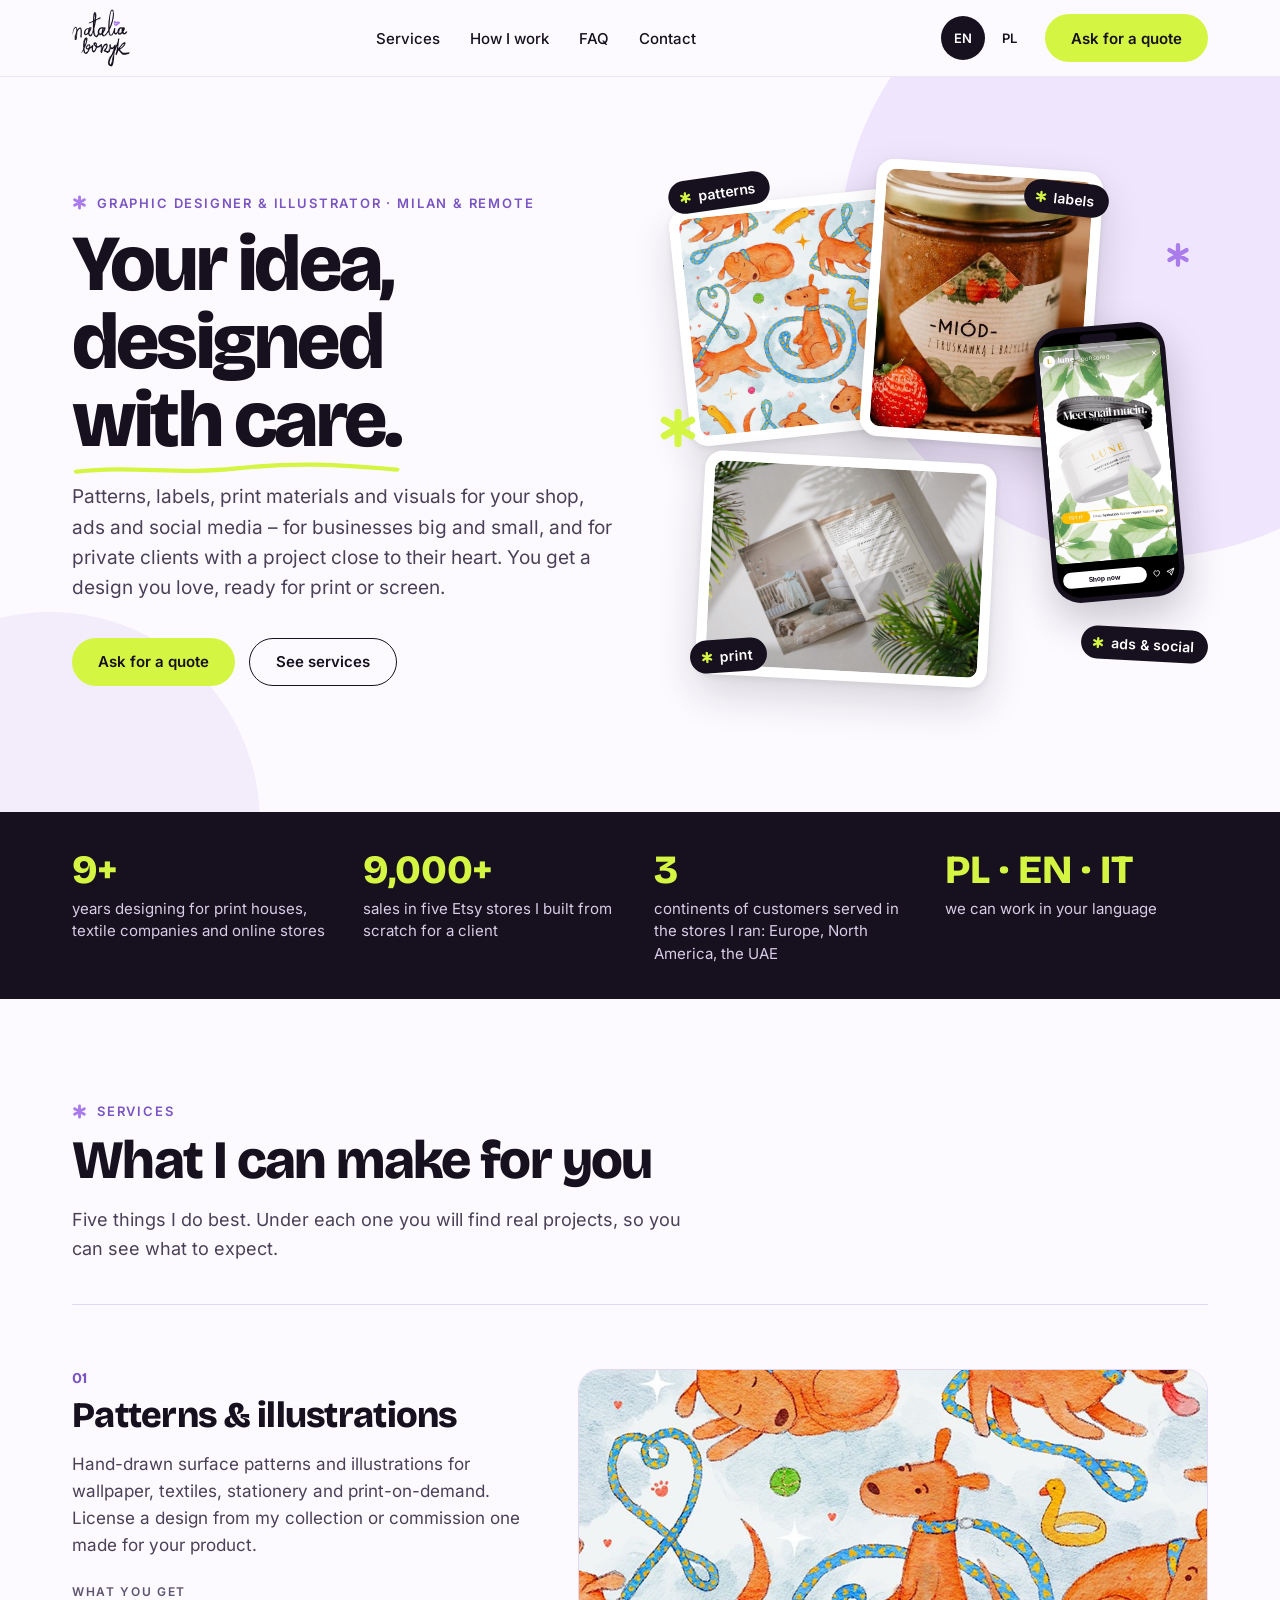
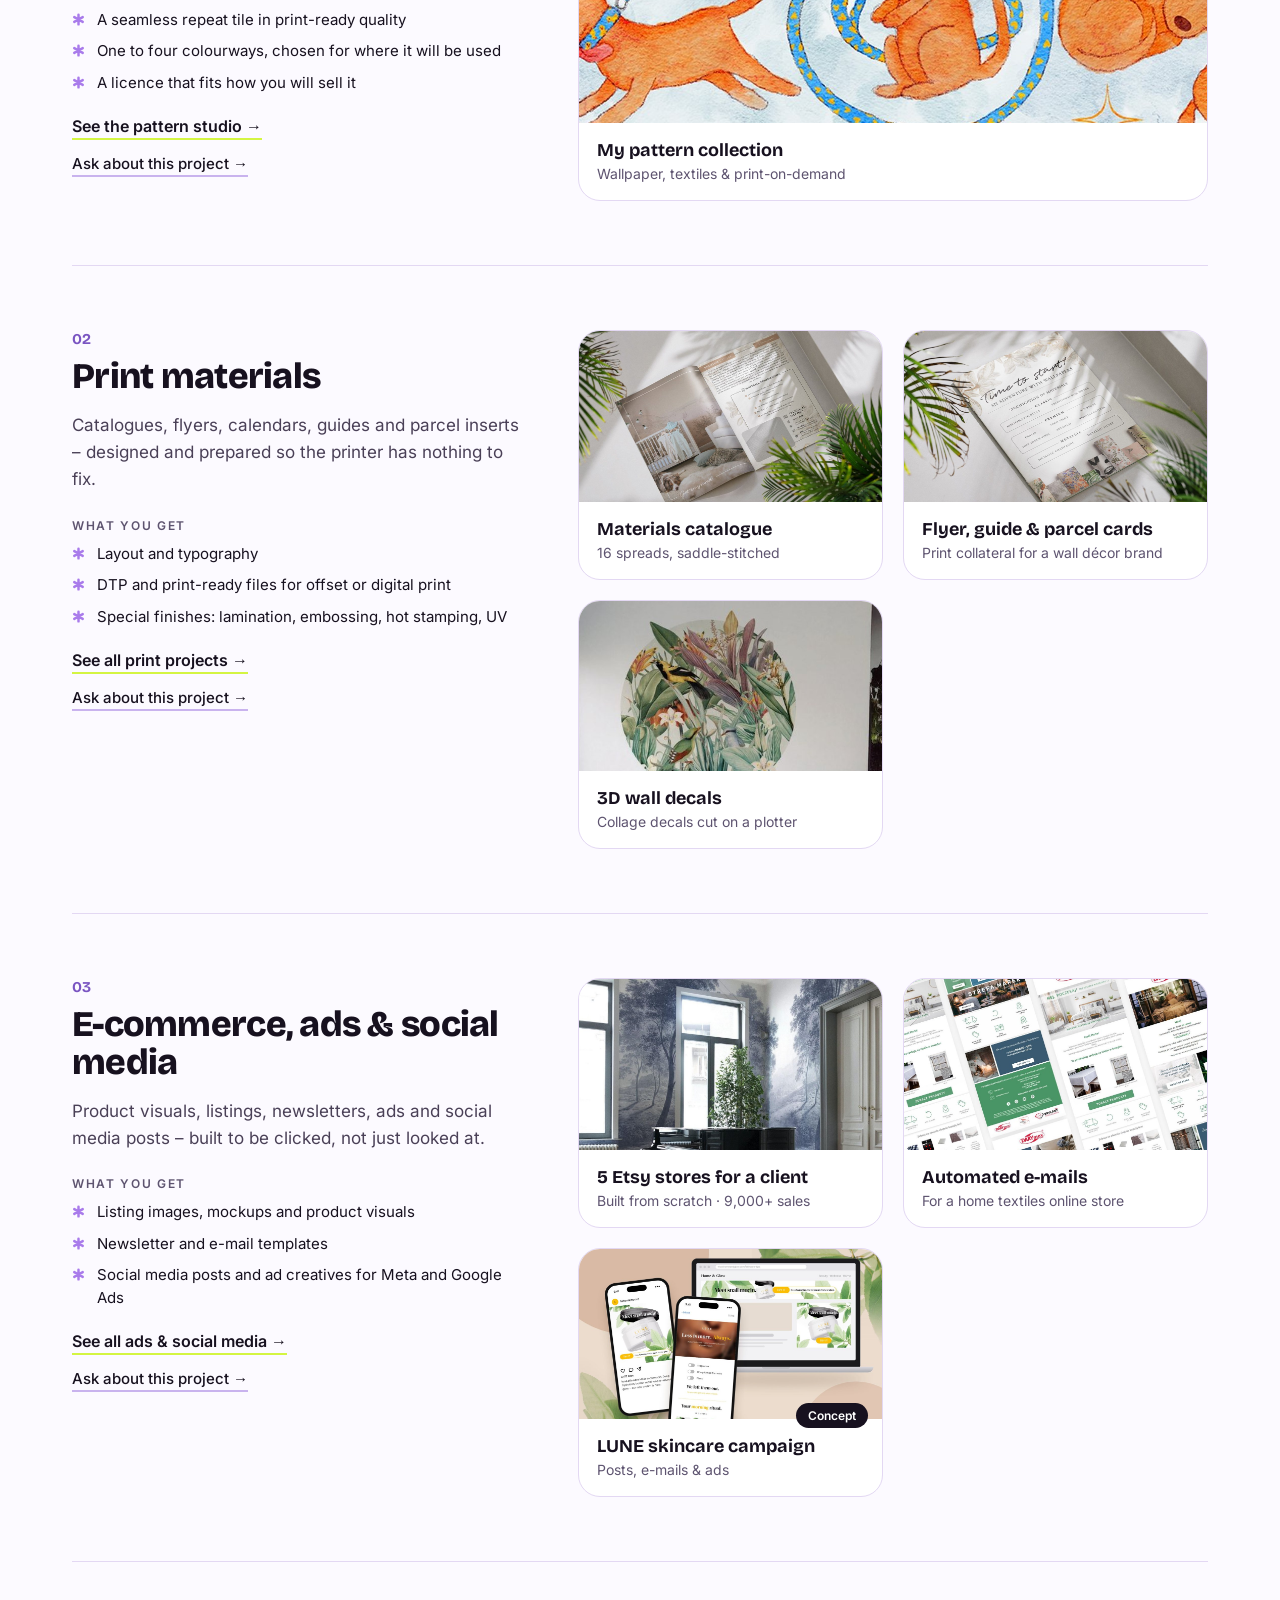
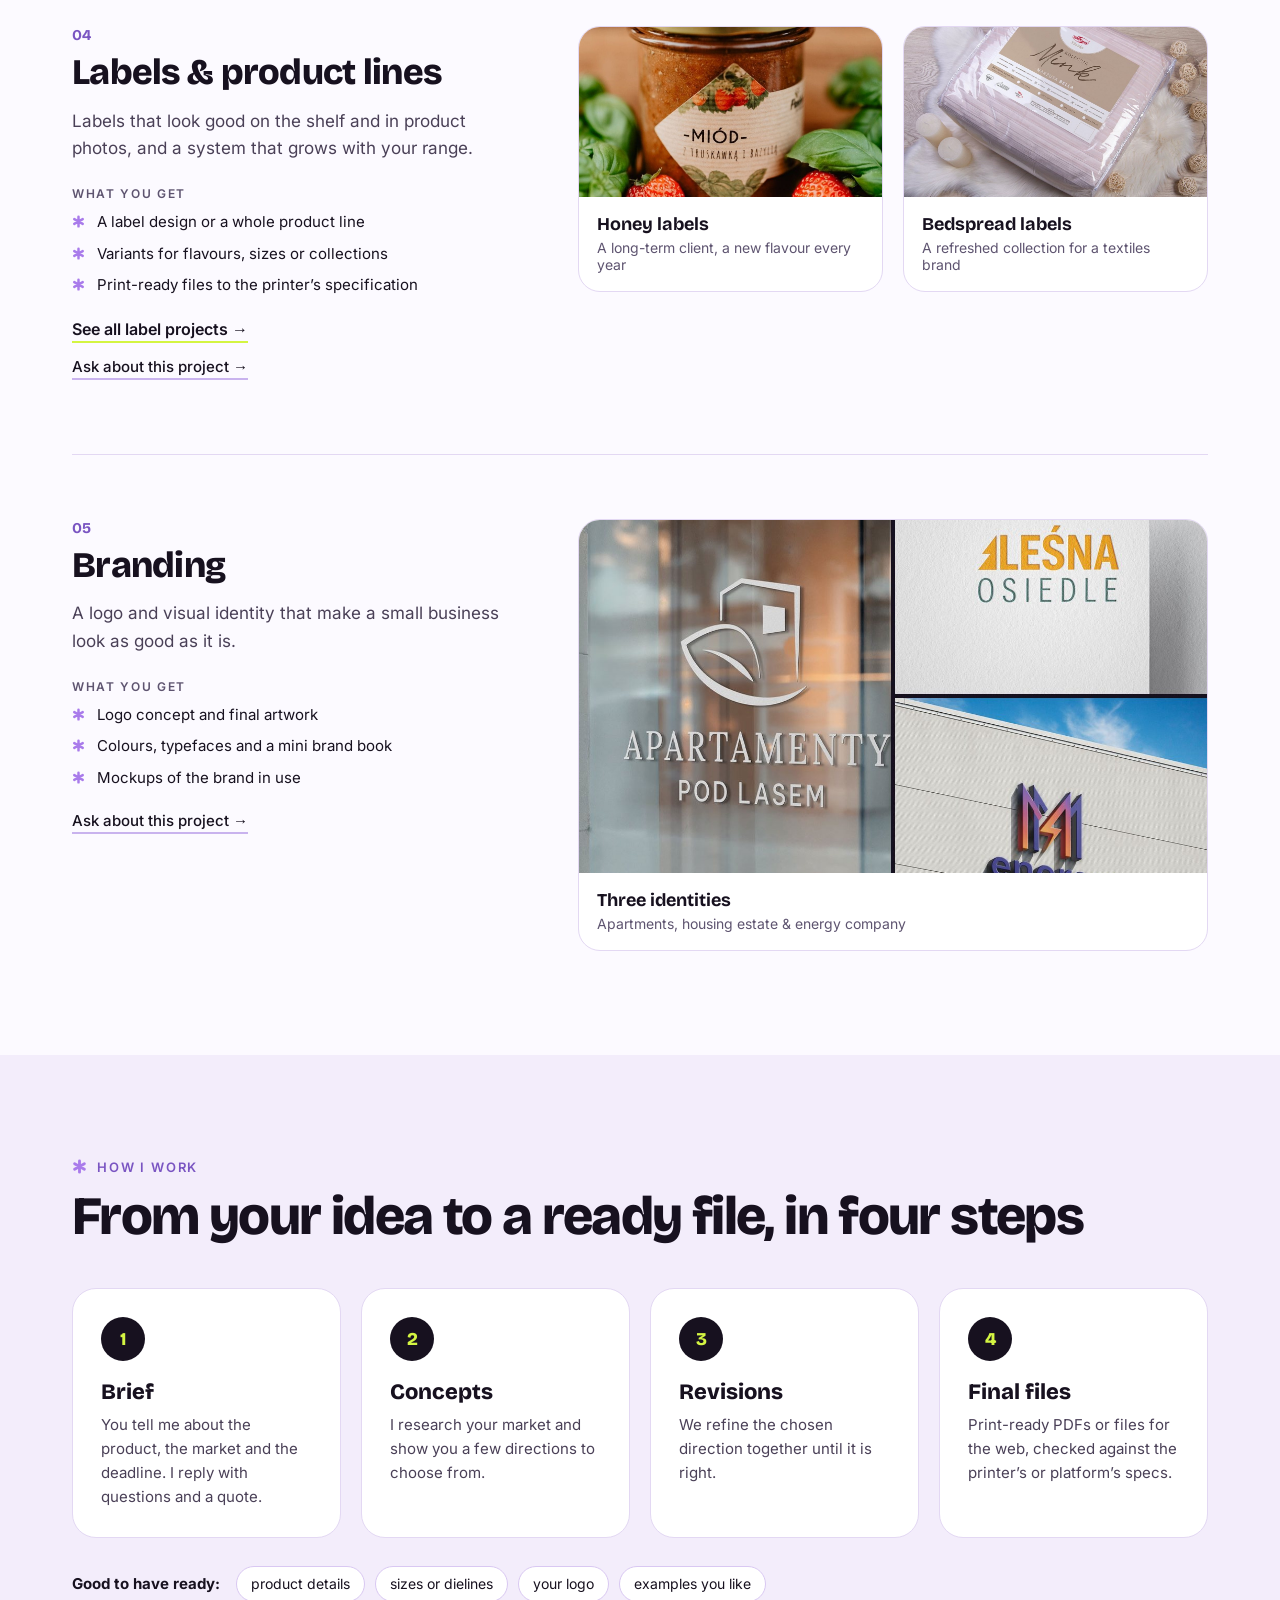
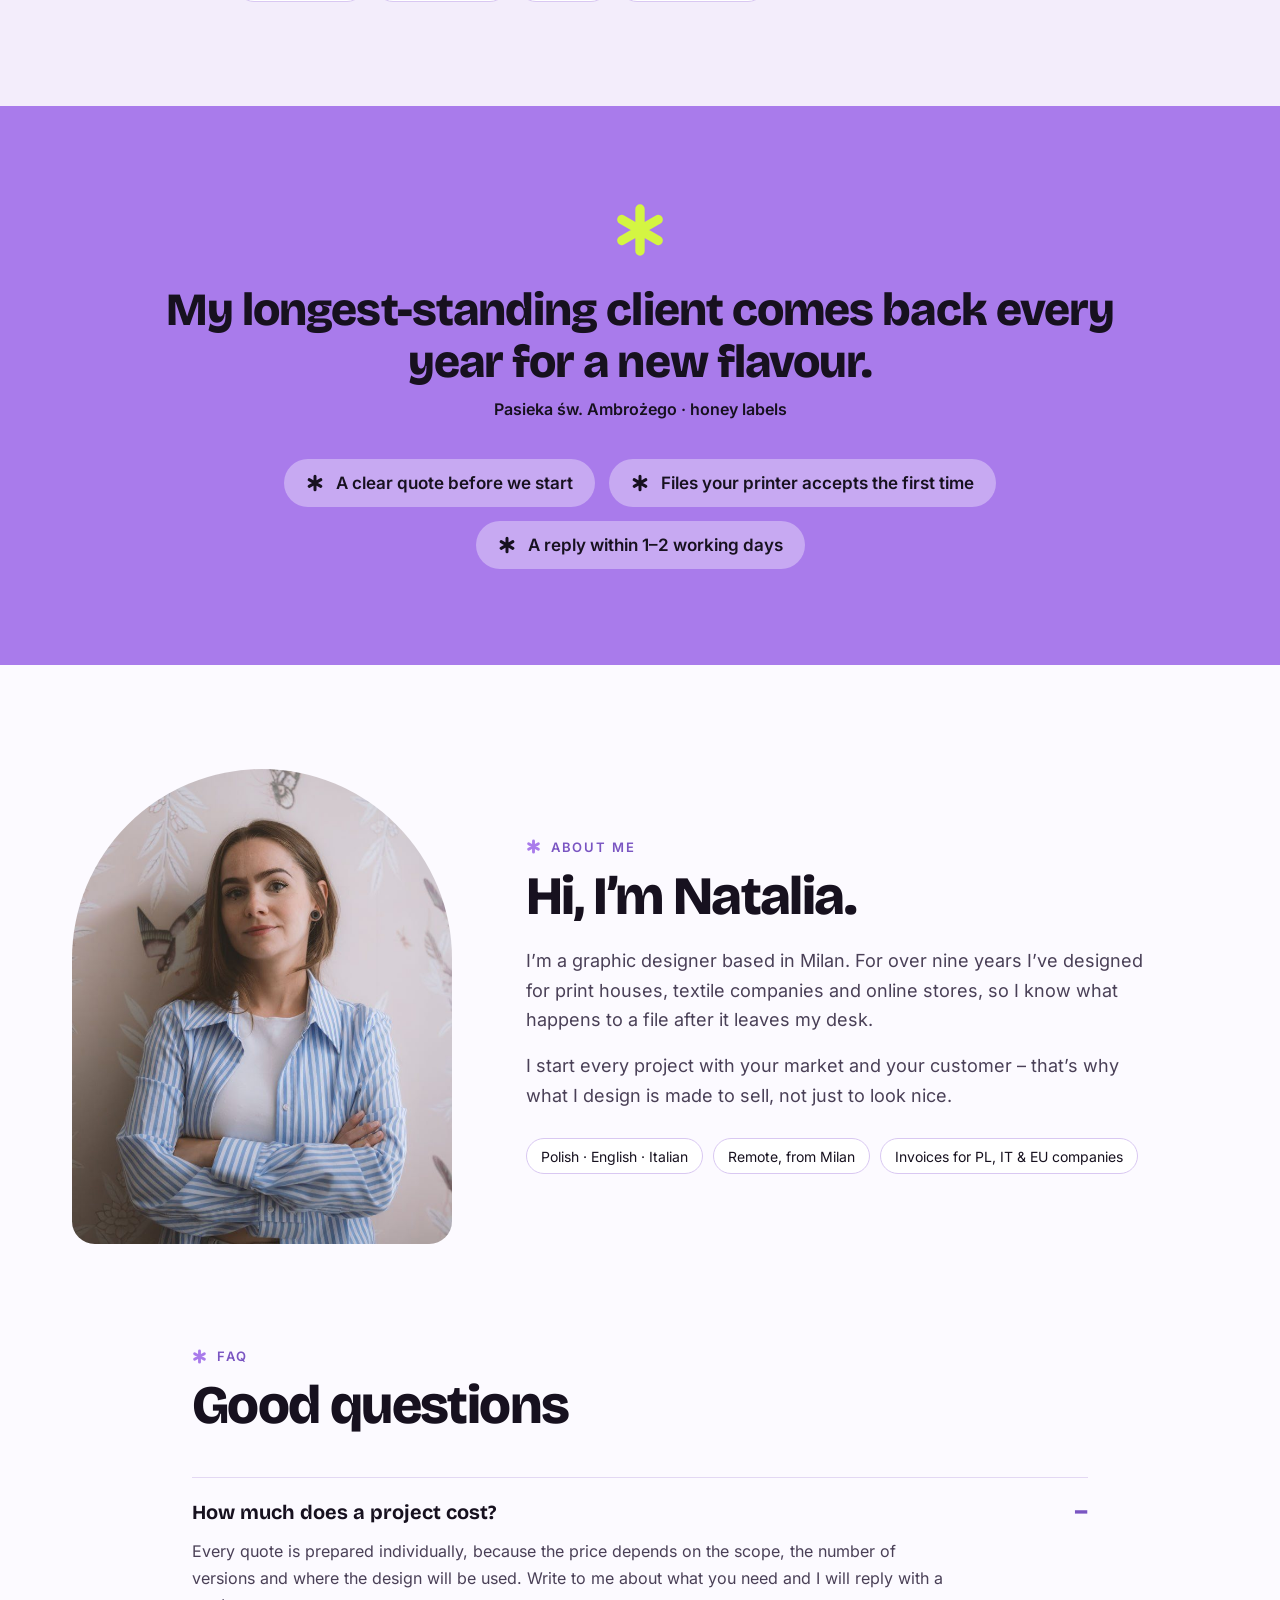
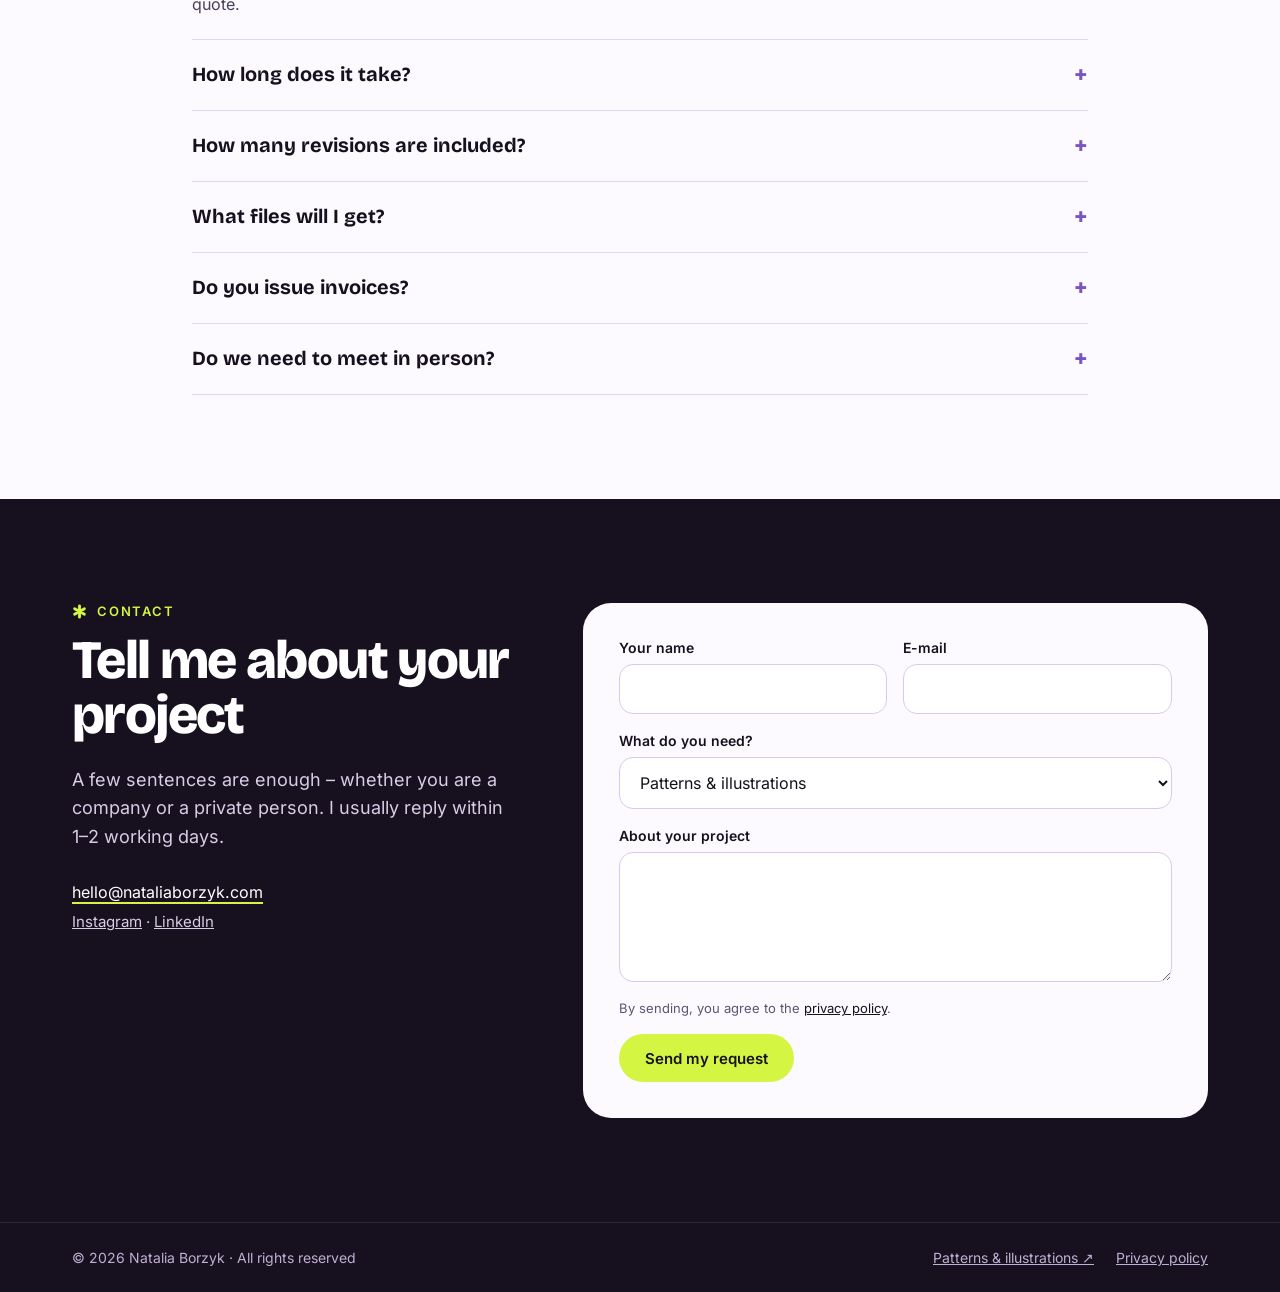
==== index.html @ 59adb647 "Add files via upload" ====
<!doctype html>
<html lang="en">
<head>
<meta charset="utf-8">
<meta name="viewport" content="width=device-width, initial-scale=1">
<meta name="robots" content="noai, noimageai">
<title>Natalia Borzyk · graphic design &amp; illustration</title>
<meta name="description" content="Graphic designer and illustrator in Milan: surface patterns, print materials, e-commerce, ads and social media, labels and branding – for businesses and private clients.">
<meta property="og:title" content="Natalia Borzyk · graphic design &amp; illustration">
<meta property="og:description" content="Your idea, designed with care – ready for print or screen.">
<meta property="og:image" content="https://nataliaborzyk.com/img/og.jpg">
<link rel="icon" href="favicon.ico">
<link rel="preload" href="fonts/bricolage-latin.woff2" as="font" type="font/woff2" crossorigin>
<link rel="preload" href="fonts/inter-latin.woff2" as="font" type="font/woff2" crossorigin>
<link rel="stylesheet" href="style.css">
</head>
<body>
<header class="top">
  <div class="wrap top-in">
    <a href="#top" class="logo" aria-label="Natalia Borzyk"><img src="img/logo.svg" alt="Natalia Borzyk" width="58" height="58"></a>
    <nav class="nav" aria-label="Main">
      <a href="#services"><span data-t="n1">Services</span></a>
      <a href="#process"><span data-t="n2">How I work</span></a>
      <a href="#faq"><span data-t="n3">FAQ</span></a>
      <a href="#contact"><span data-t="n4">Contact</span></a>
    </nav>
    <div class="top-right">
      <div class="lang" role="group" aria-label="Language">
        <button type="button" data-set-lang="en" aria-pressed="true">EN</button>
        <button type="button" data-set-lang="pl" aria-pressed="false">PL</button>
      </div>
      <a class="btn btn--lime hide-s" href="#contact"><span data-t="cta">Ask for a quote</span></a>
    </div>
  </div>
</header>

<main>
<section id="top" class="hero">
  <div class="blob blob-a" aria-hidden="true"></div><div class="blob blob-b" aria-hidden="true"></div>
  <div class="wrap hero-grid">
    <div>
      <p class="eyebrow"><svg class="ast" aria-hidden="true" viewBox="0 0 24 24" width="15" height="15"><g stroke="#A97BEB" stroke-width="4.6" stroke-linecap="round"><path d="M12 3v18M4.2 7.5l15.6 9M4.2 16.5l15.6-9"/></g></svg> <span data-t="eb">Graphic designer &amp; illustrator · Milan &amp; remote</span></p>
      <h1 class="h1"><span data-t="h1a">Your idea, designed</span> <span class="u"><span data-t="h1b">with care.</span><svg aria-hidden="true" viewBox="0 0 400 30" preserveAspectRatio="none"><path d="M6 20 C70 8 130 26 200 14 S320 6 394 16" fill="none" stroke="#D4F542" stroke-width="8" stroke-linecap="round"/></svg></span></h1>
      <p class="lead" data-t="lead">Patterns, labels, print materials and visuals for your shop, ads and social media – for businesses big and small, and for private clients with a project close to their heart. You get a design you love, ready for print or screen.</p>
      <div class="btns">
        <a class="btn btn--lime" href="#contact"><span data-t="cta2">Ask for a quote</span></a>
        <a class="btn btn--line" href="#services"><span data-t="see">See services</span></a>
      </div>
    </div>
    <div class="collage">
      <div class="pc pc-1"><img src="img/pattern-dogs.jpg" alt="Hand-drawn dog pattern"></div>
      <div class="pc pc-2"><img src="img/honey-labels.jpg" alt="Honey jar label"></div>
      <div class="pc pc-3"><img src="img/catalogue-main.jpg" alt="Printed catalogue"></div>
      <div class="phone"><div class="screen"><div class="status"><span class="island"></span></div><div class="story"><img src="img/ad-story.jpg" alt="Instagram story ad"><div class="ig-top"><div class="ig-prog"><i class="on"></i><i></i></div><div class="ig-head"><span class="ig-av">L</span><span class="ig-name">lune</span><span class="ig-sp" data-t="igs">Sponsored</span><span class="ig-x">×</span></div></div></div><div class="ig-bar"><span class="ig-cta"><span data-t="igc">Shop now</span></span><svg viewBox="0 0 24 24" aria-hidden="true"><path d="M12 20s-7-4.4-7-10a4 4 0 0 1 7-2.6A4 4 0 0 1 19 10c0 5.6-7 10-7 10z" fill="none" stroke="#fff" stroke-width="2"/></svg><svg viewBox="0 0 24 24" aria-hidden="true"><path d="M21 3 3 10l7 3 3 7z M10 13l11-10" fill="none" stroke="#fff" stroke-width="2" stroke-linejoin="round"/></svg></div></div></div>
      <span class="chip-dark ch-1"><svg class="ast" aria-hidden="true" viewBox="0 0 24 24" width="12" height="12"><g stroke="#D4F542" stroke-width="4.6" stroke-linecap="round"><path d="M12 3v18M4.2 7.5l15.6 9M4.2 16.5l15.6-9"/></g></svg><span data-t="c1">patterns</span></span><span class="chip-dark ch-2"><svg class="ast" aria-hidden="true" viewBox="0 0 24 24" width="12" height="12"><g stroke="#D4F542" stroke-width="4.6" stroke-linecap="round"><path d="M12 3v18M4.2 7.5l15.6 9M4.2 16.5l15.6-9"/></g></svg><span data-t="c2">labels</span></span><span class="chip-dark ch-3"><svg class="ast" aria-hidden="true" viewBox="0 0 24 24" width="12" height="12"><g stroke="#D4F542" stroke-width="4.6" stroke-linecap="round"><path d="M12 3v18M4.2 7.5l15.6 9M4.2 16.5l15.6-9"/></g></svg><span data-t="c3">print</span></span><span class="chip-dark ch-4"><svg class="ast" aria-hidden="true" viewBox="0 0 24 24" width="12" height="12"><g stroke="#D4F542" stroke-width="4.6" stroke-linecap="round"><path d="M12 3v18M4.2 7.5l15.6 9M4.2 16.5l15.6-9"/></g></svg><span data-t="c4">ads &amp; social</span></span>
      <span class="deco d-1" aria-hidden="true"><svg class="ast" aria-hidden="true" viewBox="0 0 24 24" width="42" height="42"><g stroke="#D4F542" stroke-width="4" stroke-linecap="round"><path d="M12 3v18M4.2 7.5l15.6 9M4.2 16.5l15.6-9"/></g></svg></span><span class="deco d-2" aria-hidden="true"><svg class="ast" aria-hidden="true" viewBox="0 0 24 24" width="26" height="26"><g stroke="#A97BEB" stroke-width="4" stroke-linecap="round"><path d="M12 3v18M4.2 7.5l15.6 9M4.2 16.5l15.6-9"/></g></svg></span>
    </div>
  </div>
</section>

<section class="trust" aria-label="Experience">
  <div class="wrap trust-grid">
    <div><p class="big">9+</p><p data-t="t1">years designing for print houses, textile companies and online stores</p></div>
    <div><p class="big"><span data-t="t2n">9,000+</span></p><p data-t="t2">sales in five Etsy stores I built from scratch for a client</p></div>
    <div><p class="big">3</p><p data-t="t3">continents of customers served in the stores I ran: Europe, North America, the UAE</p></div>
    <div><p class="big">PL · EN · IT</p><p data-t="t4">we can work in your language</p></div>
  </div>
</section>

<section id="services" class="sec">
  <div class="wrap">
    <p class="eyebrow"><svg class="ast" aria-hidden="true" viewBox="0 0 24 24" width="15" height="15"><g stroke="#A97BEB" stroke-width="4.6" stroke-linecap="round"><path d="M12 3v18M4.2 7.5l15.6 9M4.2 16.5l15.6-9"/></g></svg> <span data-t="se">Services</span></p>
    <h2 class="h2" data-t="sh">What I can make for you</h2>
    <p class="intro" data-t="ss">Five things I do best. Under each one you will find real projects, so you can see what to expect.</p>
    <article class="svc" id="s-p">
  <div class="svc-text">
    <p class="svc-n">01</p>
    <h3 class="svc-h" data-t="svph">Patterns &amp; illustrations</h3>
    <p class="svc-lead" data-t="svpl">Hand-drawn surface patterns and illustrations for wallpaper, textiles, stationery and print-on-demand. License a design from my collection or commission one made for your product.</p>
    <p class="svc-sub" data-t="wyg">What you get</p>
    <ul class="svc-list"><li><svg class="ast" aria-hidden="true" viewBox="0 0 24 24" width="13" height="13"><g stroke="#A97BEB" stroke-width="4.6" stroke-linecap="round"><path d="M12 3v18M4.2 7.5l15.6 9M4.2 16.5l15.6-9"/></g></svg><span data-t="svpg0">A seamless repeat tile in print-ready quality</span></li><li><svg class="ast" aria-hidden="true" viewBox="0 0 24 24" width="13" height="13"><g stroke="#A97BEB" stroke-width="4.6" stroke-linecap="round"><path d="M12 3v18M4.2 7.5l15.6 9M4.2 16.5l15.6-9"/></g></svg><span data-t="svpg1">One to four colourways, chosen for where it will be used</span></li><li><svg class="ast" aria-hidden="true" viewBox="0 0 24 24" width="13" height="13"><g stroke="#A97BEB" stroke-width="4.6" stroke-linecap="round"><path d="M12 3v18M4.2 7.5l15.6 9M4.2 16.5l15.6-9"/></g></svg><span data-t="svpg2">A licence that fits how you will sell it</span></li></ul>
    <div class="svc-links"><a class="link link--strong" href="illustration.html"><span data-t="svpall">See the pattern studio →</span></a><a class="link link--soft" href="#contact"><span data-t="ask">Ask about this project →</span></a></div>
  </div>
  <div class="svc-projects"><a class="proj-link" href="illustration.html"><figure class="proj"><div class="proj-img"><img src="img/pattern-dogs.jpg" alt="" loading="lazy"></div><figcaption class="proj-body"><span class="proj-title" data-t="p1t">My pattern collection</span><span class="proj-meta" data-t="p1m">Wallpaper, textiles &amp; print-on-demand</span></figcaption></figure></a></div>
</article><article class="svc" id="s-r">
  <div class="svc-text">
    <p class="svc-n">02</p>
    <h3 class="svc-h" data-t="svrh">Print materials</h3>
    <p class="svc-lead" data-t="svrl">Catalogues, flyers, calendars, guides and parcel inserts – designed and prepared so the printer has nothing to fix.</p>
    <p class="svc-sub" data-t="wyg">What you get</p>
    <ul class="svc-list"><li><svg class="ast" aria-hidden="true" viewBox="0 0 24 24" width="13" height="13"><g stroke="#A97BEB" stroke-width="4.6" stroke-linecap="round"><path d="M12 3v18M4.2 7.5l15.6 9M4.2 16.5l15.6-9"/></g></svg><span data-t="svrg0">Layout and typography</span></li><li><svg class="ast" aria-hidden="true" viewBox="0 0 24 24" width="13" height="13"><g stroke="#A97BEB" stroke-width="4.6" stroke-linecap="round"><path d="M12 3v18M4.2 7.5l15.6 9M4.2 16.5l15.6-9"/></g></svg><span data-t="svrg1">DTP and print-ready files for offset or digital print</span></li><li><svg class="ast" aria-hidden="true" viewBox="0 0 24 24" width="13" height="13"><g stroke="#A97BEB" stroke-width="4.6" stroke-linecap="round"><path d="M12 3v18M4.2 7.5l15.6 9M4.2 16.5l15.6-9"/></g></svg><span data-t="svrg2">Special finishes: lamination, embossing, hot stamping, UV</span></li></ul>
    <div class="svc-links"><a class="link link--strong" href="print.html"><span data-t="svrall">See all print projects →</span></a><a class="link link--soft" href="#contact"><span data-t="ask">Ask about this project →</span></a></div>
  </div>
  <div class="svc-projects"><a class="proj-link" href="print.html"><figure class="proj"><div class="proj-img"><img src="img/catalogue-main.jpg" alt="" loading="lazy"></div><figcaption class="proj-body"><span class="proj-title" data-t="r1t">Materials catalogue</span><span class="proj-meta" data-t="r1m">16 spreads, saddle-stitched</span></figcaption></figure></a><a class="proj-link" href="print.html"><figure class="proj"><div class="proj-img"><img src="img/print.jpg" alt="" loading="lazy"></div><figcaption class="proj-body"><span class="proj-title" data-t="r2t">Flyer, guide &amp; parcel cards</span><span class="proj-meta" data-t="r2m">Print collateral for a wall décor brand</span></figcaption></figure></a><a class="proj-link" href="print.html"><figure class="proj"><div class="proj-img"><img src="img/decals.jpg" alt="" loading="lazy"></div><figcaption class="proj-body"><span class="proj-title" data-t="r3t">3D wall decals</span><span class="proj-meta" data-t="r3m">Collage decals cut on a plotter</span></figcaption></figure></a></div>
</article><article class="svc" id="s-e">
  <div class="svc-text">
    <p class="svc-n">03</p>
    <h3 class="svc-h" data-t="sveh">E-commerce, ads &amp; social media</h3>
    <p class="svc-lead" data-t="svel">Product visuals, listings, newsletters, ads and social media posts – built to be clicked, not just looked at.</p>
    <p class="svc-sub" data-t="wyg">What you get</p>
    <ul class="svc-list"><li><svg class="ast" aria-hidden="true" viewBox="0 0 24 24" width="13" height="13"><g stroke="#A97BEB" stroke-width="4.6" stroke-linecap="round"><path d="M12 3v18M4.2 7.5l15.6 9M4.2 16.5l15.6-9"/></g></svg><span data-t="sveg0">Listing images, mockups and product visuals</span></li><li><svg class="ast" aria-hidden="true" viewBox="0 0 24 24" width="13" height="13"><g stroke="#A97BEB" stroke-width="4.6" stroke-linecap="round"><path d="M12 3v18M4.2 7.5l15.6 9M4.2 16.5l15.6-9"/></g></svg><span data-t="sveg1">Newsletter and e-mail templates</span></li><li><svg class="ast" aria-hidden="true" viewBox="0 0 24 24" width="13" height="13"><g stroke="#A97BEB" stroke-width="4.6" stroke-linecap="round"><path d="M12 3v18M4.2 7.5l15.6 9M4.2 16.5l15.6-9"/></g></svg><span data-t="sveg2">Social media posts and ad creatives for Meta and Google Ads</span></li></ul>
    <div class="svc-links"><a class="link link--strong" href="ecommerce.html"><span data-t="sveall">See all ads &amp; social media →</span></a><a class="link link--soft" href="#contact"><span data-t="ask">Ask about this project →</span></a></div>
  </div>
  <div class="svc-projects"><a class="proj-link" href="ecommerce.html"><figure class="proj"><div class="proj-img"><img src="img/etsy.jpg" alt="" loading="lazy"></div><figcaption class="proj-body"><span class="proj-title" data-t="e1t">5 Etsy stores for a client</span><span class="proj-meta" data-t="e1m">Built from scratch · 9,000+ sales</span></figcaption></figure></a><a class="proj-link" href="ecommerce.html"><figure class="proj"><div class="proj-img"><img src="img/darymex-nl-main.jpg" alt="" loading="lazy"></div><figcaption class="proj-body"><span class="proj-title" data-t="e2t">Automated e-mails</span><span class="proj-meta" data-t="e2m">For a home textiles online store</span></figcaption></figure></a><a class="proj-link" href="ecommerce.html"><figure class="proj"><div class="proj-img"><img src="img/digital-main.jpg" alt="" loading="lazy"></div><figcaption class="proj-body"><span class="proj-title" data-t="e3t">LUNE skincare campaign</span><span class="proj-meta" data-t="e3m">Posts, e-mails &amp; ads</span><span class="tag"><span data-t="e3g">Concept</span></span></figcaption></figure></a></div>
</article><article class="svc" id="s-l">
  <div class="svc-text">
    <p class="svc-n">04</p>
    <h3 class="svc-h" data-t="svlh">Labels &amp; product lines</h3>
    <p class="svc-lead" data-t="svll">Labels that look good on the shelf and in product photos, and a system that grows with your range.</p>
    <p class="svc-sub" data-t="wyg">What you get</p>
    <ul class="svc-list"><li><svg class="ast" aria-hidden="true" viewBox="0 0 24 24" width="13" height="13"><g stroke="#A97BEB" stroke-width="4.6" stroke-linecap="round"><path d="M12 3v18M4.2 7.5l15.6 9M4.2 16.5l15.6-9"/></g></svg><span data-t="svlg0">A label design or a whole product line</span></li><li><svg class="ast" aria-hidden="true" viewBox="0 0 24 24" width="13" height="13"><g stroke="#A97BEB" stroke-width="4.6" stroke-linecap="round"><path d="M12 3v18M4.2 7.5l15.6 9M4.2 16.5l15.6-9"/></g></svg><span data-t="svlg1">Variants for flavours, sizes or collections</span></li><li><svg class="ast" aria-hidden="true" viewBox="0 0 24 24" width="13" height="13"><g stroke="#A97BEB" stroke-width="4.6" stroke-linecap="round"><path d="M12 3v18M4.2 7.5l15.6 9M4.2 16.5l15.6-9"/></g></svg><span data-t="svlg2">Print-ready files to the printer’s specification</span></li></ul>
    <div class="svc-links"><a class="link link--strong" href="labels.html"><span data-t="svlall">See all label projects →</span></a><a class="link link--soft" href="#contact"><span data-t="ask">Ask about this project →</span></a></div>
  </div>
  <div class="svc-projects"><a class="proj-link" href="labels.html"><figure class="proj"><div class="proj-img"><img src="img/honey-labels.jpg" alt="" loading="lazy"></div><figcaption class="proj-body"><span class="proj-title" data-t="l1t">Honey labels</span><span class="proj-meta" data-t="l1m">A long-term client, a new flavour every year</span></figcaption></figure></a><a class="proj-link" href="labels.html"><figure class="proj"><div class="proj-img"><img src="img/darymex-label-1.jpg" alt="" loading="lazy"></div><figcaption class="proj-body"><span class="proj-title" data-t="l2t">Bedspread labels</span><span class="proj-meta" data-t="l2m">A refreshed collection for a textiles brand</span></figcaption></figure></a></div>
</article><article class="svc" id="s-b">
  <div class="svc-text">
    <p class="svc-n">05</p>
    <h3 class="svc-h" data-t="svbh">Branding</h3>
    <p class="svc-lead" data-t="svbl">A logo and visual identity that make a small business look as good as it is.</p>
    <p class="svc-sub" data-t="wyg">What you get</p>
    <ul class="svc-list"><li><svg class="ast" aria-hidden="true" viewBox="0 0 24 24" width="13" height="13"><g stroke="#A97BEB" stroke-width="4.6" stroke-linecap="round"><path d="M12 3v18M4.2 7.5l15.6 9M4.2 16.5l15.6-9"/></g></svg><span data-t="svbg0">Logo concept and final artwork</span></li><li><svg class="ast" aria-hidden="true" viewBox="0 0 24 24" width="13" height="13"><g stroke="#A97BEB" stroke-width="4.6" stroke-linecap="round"><path d="M12 3v18M4.2 7.5l15.6 9M4.2 16.5l15.6-9"/></g></svg><span data-t="svbg1">Colours, typefaces and a mini brand book</span></li><li><svg class="ast" aria-hidden="true" viewBox="0 0 24 24" width="13" height="13"><g stroke="#A97BEB" stroke-width="4.6" stroke-linecap="round"><path d="M12 3v18M4.2 7.5l15.6 9M4.2 16.5l15.6-9"/></g></svg><span data-t="svbg2">Mockups of the brand in use</span></li></ul>
    <div class="svc-links"><a class="link link--soft" href="#contact"><span data-t="ask">Ask about this project →</span></a></div>
  </div>
  <div class="svc-projects"><figure class="proj"><div class="proj-img"><img src="img/logos.jpg" alt="" loading="lazy"></div><figcaption class="proj-body"><span class="proj-title" data-t="b1t">Three identities</span><span class="proj-meta" data-t="b1m">Apartments, housing estate &amp; energy company</span></figcaption></figure></div>
</article>
  </div>
</section>

<section id="process" class="sec sec--lilac">
  <div class="wrap">
    <p class="eyebrow"><svg class="ast" aria-hidden="true" viewBox="0 0 24 24" width="15" height="15"><g stroke="#A97BEB" stroke-width="4.6" stroke-linecap="round"><path d="M12 3v18M4.2 7.5l15.6 9M4.2 16.5l15.6-9"/></g></svg> <span data-t="pe">How I work</span></p>
    <h2 class="h2 mb" data-t="ph">From your idea to a ready file, in four steps</h2>
    <div class="steps">
      <div class="step"><div class="step-n">1</div><h3 data-t="s1h">Brief</h3><p data-t="s1">You tell me about the product, the market and the deadline. I reply with questions and a quote.</p></div>
      <div class="step"><div class="step-n">2</div><h3 data-t="s2h">Concepts</h3><p data-t="s2">I research your market and show you a few directions to choose from.</p></div>
      <div class="step"><div class="step-n">3</div><h3 data-t="s3h">Revisions</h3><p data-t="s3">We refine the chosen direction together until it is right.</p></div>
      <div class="step"><div class="step-n">4</div><h3 data-t="s4h">Final files</h3><p data-t="s4">Print-ready PDFs or files for the web, checked against the printer’s or platform’s specs.</p></div>
    </div>
    <div class="prep"><strong><span data-t="gh">Good to have ready:</span></strong><span class="chip"><span data-t="g1">product details</span></span><span class="chip"><span data-t="g2">sizes or dielines</span></span><span class="chip"><span data-t="g3">your logo</span></span><span class="chip"><span data-t="g4">examples you like</span></span></div>
  </div>
</section>

<section class="band" aria-label="Why clients come back">
  <div class="wrap band-in">
    <div class="band-ast"><svg class="ast" aria-hidden="true" viewBox="0 0 24 24" width="56" height="56"><g stroke="#D4F542" stroke-width="4" stroke-linecap="round"><path d="M12 3v18M4.2 7.5l15.6 9M4.2 16.5l15.6-9"/></g></svg></div>
    <p class="band-big" data-t="bq">My longest-standing client comes back every year for a new flavour.</p>
    <p class="band-src" data-t="bs">Pasieka św. Ambrożego · honey labels</p>
    <div class="promises"><div class="promise"><svg class="ast" aria-hidden="true" viewBox="0 0 24 24" width="18" height="18"><g stroke="#17111F" stroke-width="4" stroke-linecap="round"><path d="M12 3v18M4.2 7.5l15.6 9M4.2 16.5l15.6-9"/></g></svg><span data-t="pr1">A clear quote before we start</span></div><div class="promise"><svg class="ast" aria-hidden="true" viewBox="0 0 24 24" width="18" height="18"><g stroke="#17111F" stroke-width="4" stroke-linecap="round"><path d="M12 3v18M4.2 7.5l15.6 9M4.2 16.5l15.6-9"/></g></svg><span data-t="pr2">Files your printer accepts the first time</span></div><div class="promise"><svg class="ast" aria-hidden="true" viewBox="0 0 24 24" width="18" height="18"><g stroke="#17111F" stroke-width="4" stroke-linecap="round"><path d="M12 3v18M4.2 7.5l15.6 9M4.2 16.5l15.6-9"/></g></svg><span data-t="pr3">A reply within 1–2 working days</span></div></div>
  </div>
</section>

<section class="sec about" aria-labelledby="about-h">
  <div class="wrap about-grid">
    <img class="about-img" src="img/about.jpg" alt="Natalia Borzyk" loading="lazy">
    <div>
      <p class="eyebrow"><svg class="ast" aria-hidden="true" viewBox="0 0 24 24" width="15" height="15"><g stroke="#A97BEB" stroke-width="4.6" stroke-linecap="round"><path d="M12 3v18M4.2 7.5l15.6 9M4.2 16.5l15.6-9"/></g></svg> <span data-t="ae">About me</span></p>
      <h2 class="h2 mb-s" id="about-h" data-t="ah">Hi, I’m Natalia.</h2>
      <p class="body" data-t="a1">I’m a graphic designer based in Milan. For over nine years I’ve designed for print houses, textile companies and online stores, so I know what happens to a file after it leaves my desk.</p>
      <p class="body" data-t="a2">I start every project with your market and your customer – that’s why what I design is made to sell, not just to look nice.</p>
      <div class="chips"><span class="chip"><span data-t="ac1">Polish · English · Italian</span></span><span class="chip"><span data-t="ac2">Remote, from Milan</span></span><span class="chip"><span data-t="ac3">Invoices for PL, IT &amp; EU companies</span></span></div>
    </div>
  </div>
</section>

<section id="faq" class="sec sec--top0">
  <div class="wrap narrow">
    <p class="eyebrow"><svg class="ast" aria-hidden="true" viewBox="0 0 24 24" width="15" height="15"><g stroke="#A97BEB" stroke-width="4.6" stroke-linecap="round"><path d="M12 3v18M4.2 7.5l15.6 9M4.2 16.5l15.6-9"/></g></svg> <span data-t="fe">FAQ</span></p>
    <h2 class="h2 mb" data-t="fh">Good questions</h2>
    <details open><summary><span data-t="q1">How much does a project cost?</span></summary><p data-t="a_1">Every quote is prepared individually, because the price depends on the scope, the number of versions and where the design will be used. Write to me about what you need and I will reply with a quote.</p></details>
    <details><summary><span data-t="q2">How long does it take?</span></summary><p data-t="a_2">It depends on the scope of the project. I always confirm the deadline in the quote, before we start.</p></details>
    <details><summary><span data-t="q3">How many revisions are included?</span></summary><p data-t="a_3">The number of revision rounds is agreed in the quote, so you know upfront what is included.</p></details>
    <details><summary><span data-t="q4">What files will I get?</span></summary><p data-t="a_4">Print-ready PDFs prepared to your printer’s specification, web formats such as JPG and PNG, and editable source files on request.</p></details>
    <details><summary><span data-t="q5">Do you issue invoices?</span></summary><p data-t="a_5">Yes. I run a registered business in Italy (Partita IVA) and invoice companies in Poland, Italy and the rest of the EU.</p></details>
    <details class="last"><summary><span data-t="q6">Do we need to meet in person?</span></summary><p data-t="a_6">No. I work remotely with clients across Europe – e-mail and video calls are enough, in Polish, English or Italian.</p></details>
  </div>
</section>

<section id="contact" class="sec sec--dark">
  <div class="wrap contact-grid">
    <div>
      <p class="eyebrow eyebrow--lime"><svg class="ast" aria-hidden="true" viewBox="0 0 24 24" width="15" height="15"><g stroke="#D4F542" stroke-width="4.6" stroke-linecap="round"><path d="M12 3v18M4.2 7.5l15.6 9M4.2 16.5l15.6-9"/></g></svg> <span data-t="ce">Contact</span></p>
      <h2 class="h2 mb-s light" data-t="ch">Tell me about your project</h2>
      <p class="contact-lead" data-t="cl">A few sentences are enough – whether you are a company or a private person. I usually reply within 1–2 working days.</p>
      <p class="mail"><a href="mailto:hello@nataliaborzyk.com">hello@nataliaborzyk.com</a></p>
      <p class="soc"><a href="https://instagram.com/bataljart" target="_blank" rel="noopener">Instagram</a> · <a href="https://www.linkedin.com/in/natalia-borzyk" target="_blank" rel="noopener">LinkedIn</a></p>
    </div>
    <div class="form-card">
      <form id="contact-form" action="https://formspree.io/f/xpqyvqjb" method="POST">
        <div class="two">
          <label class="field"><span data-t="fn">Your name</span><input type="text" name="name" required autocomplete="name"></label>
          <label class="field">E-mail<input type="email" name="email" required autocomplete="email"></label>
        </div>
        <label class="field"><span data-t="fs">What do you need?</span><select name="service"><option data-t="o1">Patterns &amp; illustrations</option><option data-t="o2">Print materials</option><option data-t="o3">E-commerce, ads &amp; social media</option><option data-t="o4">Labels &amp; product lines</option><option data-t="o5">Branding</option><option data-t="o6">Something else</option></select></label>
        <label class="field"><span data-t="fm">About your project</span><textarea name="message" rows="5" required></textarea></label>
        <p class="consent"><span data-t="fc">By sending, you agree to the</span> <a href="privacy-policy.html"><span data-t="fp">privacy policy</span></a>.</p>
        <button type="submit" class="btn btn--lime"><span data-t="fb">Send my request</span></button>
      </form>
      <p class="form-ok" id="form-ok" hidden><span data-t="fok">Thank you! Your message is on its way – I’ll get back to you within 1–2 working days.</span></p>
      <p class="form-err" id="form-err" hidden><span data-t="fer">Something went wrong. Please write to hello@nataliaborzyk.com.</span></p>
    </div>
  </div>
</section>
</main>

<footer class="foot">
  <div class="wrap foot-in">
    <p>© 2026 Natalia Borzyk · <span data-t="rights">All rights reserved</span></p>
    <p class="foot-links"><a href="https://patterns.nataliaborzyk.com"><span data-t="fl1">Patterns &amp; illustrations ↗</span></a><a href="privacy-policy.html"><span data-t="fl2">Privacy policy</span></a></p>
  </div>
</footer>
<script>
window.PL={
"p1t": "Moja kolekcja wzorów",
"p1m": "Tapety, tkaniny i print-on-demand",
"svpall": "Zobacz wzory z bliska →",
"svpg0": "Kafel wzoru bez widocznych łączeń, w jakości gotowej do druku",
"svpg1": "Od jednego do czterech wariantów kolorystycznych – dobranych do miejsca, w którym wzór się znajdzie",
"svpg2": "Licencję dopasowaną do tego, jak będziesz sprzedawać produkt",
"svph": "Wzory i ilustracje",
"svpl": "Ręcznie rysowane wzory i ilustracje na tapety, tkaniny, artykuły papiernicze i produkty print-on-demand. Możesz kupić licencję na wzór z mojej kolekcji albo zamówić taki, który powstanie specjalnie dla Twojego produktu.",
"wyg": "Co dostajesz",
"ask": "Zapytaj o taki projekt →",
"r1t": "Katalog materiałów",
"r1m": "16 rozkładówek, oprawa zszywana",
"r2t": "Ulotka, instrukcja i kartki do paczek",
"r2m": "Materiały drukowane dla marki z dekoracjami ściennymi",
"r3t": "Naklejki z efektem 3D",
"r3m": "Naklejki-kolaże wycinane na ploterze",
"svrall": "Zobacz wszystkie projekty do druku →",
"svrg0": "Projekt, skład i typografię",
"svrg1": "DTP i pliki gotowe do druku offsetowego lub cyfrowego",
"svrg2": "Uszlachetnienia – laminowanie, tłoczenie, hot stamping i lakier UV",
"svrh": "Materiały drukowane",
"svrl": "Katalogi, ulotki, kalendarze, instrukcje i kartki do paczek – zaprojektowane i przygotowane tak, żeby drukarnia nie musiała niczego poprawiać.",
"e1t": "5 sklepów na Etsy dla klienta",
"e1m": "Stworzone od zera · ponad 9000 sprzedaży",
"e2t": "Automatyczne maile",
"e2m": "Dla sklepu internetowego z tekstyliami domowymi",
"e3g": "Koncept",
"e3t": "Kampania LUNE",
"e3m": "Posty, maile i reklamy",
"sveall": "Zobacz wszystkie reklamy i social media →",
"sveg0": "Zdjęcia do ofert, mockupy i grafiki produktowe",
"sveg1": "Projekty newsletterów i szablonów maili",
"sveg2": "Posty do social mediów i kreacje reklamowe do Meta Ads i Google Ads",
"sveh": "E-commerce, reklamy i social media",
"svel": "Grafiki produktowe, oferty w sklepach, newslettery, reklamy i posty do social mediów – zaprojektowane tak, żeby ludzie w nie klikali, a nie tylko je oglądali.",
"l1t": "Etykiety na miody",
"l1m": "Wieloletnia współpraca, co roku nowy smak",
"l2t": "Etykiety na narzuty",
"l2m": "Odświeżona kolekcja dla marki tekstylnej",
"svlall": "Zobacz wszystkie projekty etykiet →",
"svlg0": "Projekt jednej etykiety albo całej linii produktów",
"svlg1": "Warianty dla smaków, rozmiarów lub kolekcji",
"svlg2": "Pliki gotowe do druku, przygotowane według wymagań drukarni",
"svlh": "Etykiety i linie produktów",
"svll": "Etykiety, które dobrze wyglądają na półce i na zdjęciach produktów, oraz system, który rośnie razem z Twoją ofertą.",
"b1t": "Trzy identyfikacje",
"b1m": "Apartamenty, osiedle i firma energetyczna",
"svbg0": "Koncepcję logo i projekt finalny",
"svbg1": "Kolory, kroje pisma i mini brand book",
"svbg2": "Mockupy pokazujące markę w użyciu",
"svbh": "Branding",
"svbl": "Logo i identyfikacja wizualna, dzięki którym mała firma wygląda tak dobrze, jak na to zasługuje.",
"n1": "Oferta",
"n2": "Jak pracuję",
"n3": "FAQ",
"n4": "Kontakt",
"cta": "Zapytaj o wycenę",
"eb": "Projektantka graficzna i ilustratorka · Mediolan i zdalnie",
"h1a": "Twój pomysł, zaprojektowany",
"h1b": "z sercem.",
"lead": "Wzory, etykiety, materiały drukowane i grafiki do sklepu, reklam i social mediów – dla dużych i małych firm, a także dla osób prywatnych z projektem, na którym im zależy. Dostajesz projekt, który Ci się podoba, gotowy do druku albo na ekran.",
"cta2": "Zapytaj o wycenę",
"see": "Zobacz ofertę",
"igs": "Sponsorowane",
"igc": "Kup teraz",
"c1": "wzory",
"c2": "etykiety",
"c3": "druk",
"c4": "reklamy i social media",
"t1": "lat projektowania dla drukarni, firm tekstylnych i sklepów internetowych",
"t2n": "9000+",
"t2": "sprzedaży w pięciu sklepach na Etsy, które stworzyłam od zera dla klienta",
"t3": "kontynenty, z których kupowali klienci prowadzonych przeze mnie sklepów: Europa, Ameryka Północna i ZEA",
"t4": "możemy rozmawiać w Twoim języku",
"se": "Oferta",
"sh": "Co mogę dla Ciebie zaprojektować",
"ss": "Pięć rzeczy, które robię najlepiej. Przy każdej znajdziesz prawdziwe projekty, żeby wiedzieć, czego się spodziewać.",
"pe": "Jak pracuję",
"ph": "Od pomysłu do gotowego pliku w czterech krokach",
"s1h": "Brief",
"s1": "Opowiadasz mi o produkcie, rynku i terminie. W odpowiedzi dostajesz pytania i wycenę.",
"s2h": "Koncepcje",
"s2": "Sprawdzam Twój rynek i pokazuję kilka kierunków do wyboru.",
"s3h": "Poprawki",
"s3": "Razem dopracowujemy wybrany kierunek, aż wszystko będzie na swoim miejscu.",
"s4h": "Pliki końcowe",
"s4": "Pliki PDF gotowe do druku albo pliki do internetu, sprawdzone pod kątem wymagań drukarni lub platformy.",
"gh": "Warto mieć pod ręką:",
"g1": "informacje o produkcie",
"g2": "wymiary lub wykrojniki",
"g3": "swoje logo",
"g4": "przykłady, które Ci się podobają",
"bq": "Moja najdłużej współpracująca klientka wraca co roku po etykietę na nowy smak.",
"bs": "Pasieka św. Ambrożego · etykiety na miody",
"pr1": "Jasna wycena przed rozpoczęciem pracy",
"pr2": "Pliki, które drukarnia przyjmie za pierwszym razem",
"pr3": "Odpowiedź w ciągu 1–2 dni roboczych",
"ae": "O mnie",
"ah": "Cześć, jestem Natalia.",
"a1": "Jestem projektantką graficzną i mieszkam w Mediolanie. Od ponad dziewięciu lat projektuję dla drukarni, firm tekstylnych i sklepów internetowych, więc wiem, co dzieje się z plikiem, kiedy opuszcza moje biurko.",
"a2": "Każdy projekt zaczynam od Twojego rynku i Twoich klientów – dlatego to, co projektuję, ma się sprzedawać, a nie tylko ładnie wyglądać.",
"ac1": "polski · angielski · włoski",
"ac2": "Zdalnie, z Mediolanu",
"ac3": "Faktury dla firm z Polski, Włoch i UE",
"fe": "FAQ",
"fh": "Dobre pytania",
"q1": "Ile kosztuje projekt?",
"a_1": "Każdą wycenę przygotowuję indywidualnie, bo cena zależy od zakresu, liczby wersji i tego, gdzie projekt będzie używany. Napisz, czego potrzebujesz, a odpowiem z wyceną.",
"q2": "Ile to trwa?",
"a_2": "To zależy od zakresu projektu. Termin zawsze potwierdzam w wycenie, jeszcze przed rozpoczęciem pracy.",
"q3": "Ile poprawek jest w cenie?",
"a_3": "Liczbę rund poprawek ustalamy w wycenie, więc od początku wiesz, co jest w cenie.",
"q4": "Jakie pliki dostanę?",
"a_4": "Pliki PDF gotowe do druku, przygotowane według wymagań Twojej drukarni, pliki do internetu, np. JPG i PNG, a na życzenie także pliki źródłowe.",
"q5": "Czy wystawiasz faktury?",
"a_5": "Tak. Prowadzę zarejestrowaną działalność we Włoszech (Partita IVA) i wystawiam faktury firmom z Polski, Włoch i reszty UE.",
"q6": "Czy musimy spotkać się osobiście?",
"a_6": "Nie. Pracuję zdalnie z klientami z całej Europy – wystarczą maile i rozmowy wideo, po polsku, angielsku albo włosku.",
"ce": "Kontakt",
"ch": "Opowiedz mi o swoim projekcie",
"cl": "Wystarczy kilka zdań – niezależnie od tego, czy jesteś firmą, czy osobą prywatną. Zwykle odpowiadam w ciągu 1–2 dni roboczych.",
"fn": "Imię i nazwisko",
"fs": "Czego potrzebujesz?",
"fm": "Kilka słów o projekcie",
"fc": "Wysyłając wiadomość, akceptujesz",
"fp": "politykę prywatności",
"fb": "Wyślij zapytanie",
"fok": "Dziękuję! Twoja wiadomość już do mnie leci – odezwę się w ciągu 1–2 dni roboczych.",
"fer": "Coś poszło nie tak. Napisz proszę na hello@nataliaborzyk.com.",
"rights": "Wszelkie prawa zastrzeżone",
"fl1": "Wzory i ilustracje ↗",
"fl2": "Polityka prywatności",
"o1": "Wzory i ilustracje",
"o2": "Materiały drukowane",
"o3": "E-commerce, reklamy i social media",
"o4": "Etykiety i linie produktów",
"o5": "Branding",
"o6": "Coś innego"
};
</script>
<script src="site.js"></script>
</body>
</html>
---- style.css ----
@font-face{font-family:"Bricolage Grotesque";src:url(fonts/bricolage-latin.woff2) format("woff2");font-weight:200 800;font-display:swap;unicode-range:U+0000-00FF,U+0131,U+0152-0153,U+02BB-02BC,U+02C6,U+02DA,U+02DC,U+2000-206F,U+20AC,U+2122,U+2191,U+2193,U+2212,U+2215,U+FEFF,U+FFFD}
@font-face{font-family:"Bricolage Grotesque";src:url(fonts/bricolage-latin-ext.woff2) format("woff2");font-weight:200 800;font-display:swap;unicode-range:U+0100-02AF,U+0304,U+0308,U+0329,U+1E00-1E9F,U+1EF2-1EFF,U+2020,U+20A0-20AB,U+20AD-20C0,U+2113,U+2C60-2C7F,U+A720-A7FF}
@font-face{font-family:Inter;src:url(fonts/inter-latin.woff2) format("woff2");font-weight:100 900;font-display:swap;unicode-range:U+0000-00FF,U+0131,U+0152-0153,U+02BB-02BC,U+02C6,U+02DA,U+02DC,U+2000-206F,U+20AC,U+2122,U+2191,U+2193,U+2212,U+2215,U+FEFF,U+FFFD}
@font-face{font-family:Inter;src:url(fonts/inter-latin-ext.woff2) format("woff2");font-weight:100 900;font-display:swap;unicode-range:U+0100-02AF,U+0304,U+0308,U+0329,U+1E00-1E9F,U+1EF2-1EFF,U+2020,U+20A0-20AB,U+20AD-20C0,U+2113,U+2C60-2C7F,U+A720-A7FF}
:root{--ink:#17111F;--violet:#A97BEB;--deep:#7A55C2;--lime:#D4F542;--bg:#FCFAFF;--lilac:#F3EDFB;--line:#E3D8F3;--text:#4A4057;--muted:#5E5470;--disp:"Bricolage Grotesque",sans-serif}
*{box-sizing:border-box}
html{scroll-behavior:smooth;scroll-padding-top:90px}
body{margin:0;font-family:Inter,sans-serif;color:var(--ink);background:var(--bg);-webkit-font-smoothing:antialiased}
img{max-width:100%;display:block}
a{color:var(--ink)}a:hover{color:var(--deep)}
.wrap{max-width:1200px;margin:0 auto;padding:0 32px}
.narrow{max-width:960px}
.ast{flex:none;display:inline-block}
.btn{display:inline-flex;align-items:center;justify-content:center;min-height:48px;padding:0 26px;border-radius:999px;font-weight:600;font-size:15px;text-decoration:none;border:0;cursor:pointer;font-family:inherit}
.btn--lime{background:var(--lime);color:var(--ink)}.btn--lime:hover{background:#C3E22F;color:var(--ink)}
.btn--line{border:1.5px solid var(--ink);color:var(--ink);background:transparent}.btn--line:hover{background:var(--ink);color:#fff}
.eyebrow{margin:0 0 14px;font-size:13px;font-weight:600;letter-spacing:.14em;text-transform:uppercase;color:var(--deep);display:flex;align-items:center;gap:10px}
.eyebrow--lime{color:var(--lime)}
.h2{margin:0 0 18px;font-family:var(--disp);font-weight:800;font-size:clamp(34px,4.4vw,54px);line-height:1.02;letter-spacing:-.03em}
.mb{margin-bottom:44px}.mb-s{margin-bottom:22px}.light{color:#fff}
.intro{margin:0 0 40px;font-size:18px;line-height:1.6;color:var(--text);max-width:640px}
/* header */
.top{position:sticky;top:0;z-index:50;background:rgba(252,250,255,.94);backdrop-filter:blur(8px);border-bottom:1px solid #EDE5F8}
.top-in{display:flex;align-items:center;justify-content:space-between;gap:24px;height:76px}
.logo img{width:58px;height:58px}
.nav{display:flex;gap:30px;font-size:15px;font-weight:500}.nav a{text-decoration:none}
.top-right{display:flex;align-items:center;gap:14px}
.lang{display:flex;gap:2px}
.lang button{min-height:44px;min-width:44px;border:0;border-radius:999px;background:transparent;color:var(--ink);font:600 13px Inter,sans-serif;cursor:pointer}
.lang button[aria-pressed="true"]{background:var(--ink);color:#fff}
/* hero */
.hero{position:relative;overflow:hidden;padding:88px 0 96px}
.blob{position:absolute;border-radius:50%;pointer-events:none}
.blob-a{right:-180px;top:-140px;width:620px;height:620px;background:#EFE5FC}
.blob-b{left:-160px;bottom:-220px;width:420px;height:420px;background:var(--lilac)}
.hero-grid{position:relative;display:grid;grid-template-columns:minmax(0,6fr) minmax(0,6fr);gap:56px;align-items:center}
.h1{margin:0 0 24px;font-family:var(--disp);font-weight:800;font-size:clamp(48px,6.2vw,86px);line-height:.98;letter-spacing:-.035em}
.u{position:relative;white-space:nowrap}
.u svg{position:absolute;left:0;bottom:-10px;width:100%;height:16px}
.lead{margin:0 0 34px;font-size:19px;line-height:1.6;color:var(--text);max-width:540px}
.btns{display:flex;flex-wrap:wrap;gap:14px}
.collage{position:relative;width:100%;aspect-ratio:1/1.02}
.pc{position:absolute;background:#fff;padding:10px;border-radius:18px;box-shadow:0 18px 40px rgba(23,17,31,.16),0 2px 6px rgba(23,17,31,.08)}
.pc img{width:100%;object-fit:cover;border-radius:10px}
.pc-1{left:2%;top:6%;width:44%;transform:rotate(-6deg);z-index:2}.pc-1 img{aspect-ratio:1/1}
.pc-2{left:37%;top:0;width:42%;transform:rotate(4deg);z-index:3}.pc-2 img{aspect-ratio:4/5}
.pc-3{left:6%;top:53%;width:54%;transform:rotate(3deg);z-index:4}.pc-3 img{aspect-ratio:4/3}
.phone{position:absolute;left:69.5%;top:29%;width:24.5%;transform:rotate(-5deg);z-index:5;background:var(--ink);padding:5px;border-radius:28px;box-shadow:0 18px 40px rgba(23,17,31,.22)}
.screen{position:relative;aspect-ratio:9/19.5;border-radius:23px;overflow:hidden;background:#000;display:flex;flex-direction:column;container-type:inline-size}
.status{position:relative;height:7cqw;flex:none}
.island{position:absolute;top:2.4cqw;left:50%;transform:translateX(-50%);width:30%;height:7.5cqw;background:#17111F;border-radius:999px}
.story{position:relative;flex:none;border-radius:5cqw;overflow:hidden;margin-top:3cqw}
.story img{width:100%;aspect-ratio:9/16;object-fit:cover}
.ig-top{position:absolute;inset:0 0 auto 0;padding:3cqw 3.5cqw 9cqw;background:linear-gradient(rgba(0,0,0,.42),rgba(0,0,0,0));color:#fff;font-family:Inter,sans-serif}
.ig-prog{display:flex;gap:1.5cqw;margin-bottom:3cqw}.ig-prog i{flex:1;height:.9cqw;border-radius:1cqw;background:rgba(255,255,255,.45)}.ig-prog i.on{background:linear-gradient(90deg,#fff 60%,rgba(255,255,255,.45) 60%)}
.ig-head{display:flex;align-items:center;gap:2.2cqw;line-height:1}
.ig-av{width:10cqw;height:10cqw;border-radius:50%;background:#fff;color:#C9961A;display:flex;align-items:center;justify-content:center;font:600 5.5cqw Georgia,serif;flex:none}
.ig-name{font-size:6cqw;font-weight:700}.ig-sp{font-size:5cqw;opacity:.85}.ig-x{margin-left:auto;font-size:8cqw;line-height:.6}
.ig-bar{flex:1;display:flex;align-items:center;gap:3.5cqw;padding:0 4cqw}
.ig-cta{flex:1;text-align:center;background:#fff;color:#17111F;font:700 5.5cqw Inter,sans-serif;padding:2.8cqw 0;border-radius:999px}
.ig-bar svg{width:8cqw;height:8cqw;flex:none}
.chip-dark{position:absolute;z-index:6;display:inline-flex;align-items:center;gap:7px;background:var(--ink);color:#fff;font-size:14px;font-weight:600;padding:8px 14px 8px 11px;border-radius:999px;white-space:nowrap}
.ch-1{left:0;top:2%;transform:rotate(-8deg)}.ch-2{left:66%;top:3%;transform:rotate(6deg)}.ch-3{left:4%;top:86%;transform:rotate(-4deg)}.ch-4{right:0;top:84%;transform:rotate(3deg)}
.deco{position:absolute;display:flex}.d-1{left:-2%;top:44%;z-index:7}.d-2{left:92%;top:14%;z-index:1}
/* trust */
.trust{background:var(--ink);color:#fff}
.trust{padding:34px 0}.trust-grid{display:grid;grid-template-columns:repeat(4,minmax(0,1fr));gap:28px}
.trust .big{margin:0;font-family:var(--disp);font-weight:800;font-size:40px;color:var(--lime)}
.trust p:not(.big){margin:4px 0 0;font-size:15px;line-height:1.5;color:#D8CCE6}
/* sections */
.sec{padding:104px 0}.sec--lilac{background:var(--lilac)}.sec--top0{padding-top:0}
.sec--dark{background:var(--ink);color:#fff}
#services{padding-bottom:40px}
.svc{display:grid;grid-template-columns:minmax(0,5fr) minmax(0,7fr);gap:56px;padding:64px 0;border-top:1px solid var(--line);align-items:start}
.svc-n{margin:0 0 10px;font-family:var(--disp);font-weight:700;font-size:15px;color:var(--deep)}
.svc-h{margin:0 0 16px;font-family:var(--disp);font-weight:800;font-size:36px;line-height:1.05;letter-spacing:-.02em}
.svc-lead{margin:0 0 24px;font-size:17px;line-height:1.6;color:var(--text)}
.svc-sub{margin:0 0 10px;font-size:12px;font-weight:600;letter-spacing:.14em;text-transform:uppercase;color:var(--muted)}
.svc-list{margin:0 0 22px;padding:0;list-style:none;display:flex;flex-direction:column;gap:9px;font-size:15px;line-height:1.5}
.svc-list li{display:flex;gap:12px;align-items:flex-start}.svc-list .ast{margin-top:4px}
.svc-time{margin:0 0 22px;font-size:15px}.svc-time strong{margin-right:6px}
.link{display:inline-block;font-weight:600;font-size:15px;text-decoration:none;border-bottom:2px solid var(--lime);padding-bottom:2px;margin:0 22px 10px 0}
.link--soft{border-bottom-color:#C9B3EE;font-weight:500}
.svc-projects{display:grid;grid-template-columns:repeat(2,minmax(0,1fr));gap:20px}
.proj{margin:0;display:flex;flex-direction:column;background:#fff;border:1px solid var(--line);border-radius:22px;overflow:hidden}
.proj-img{aspect-ratio:4/3;overflow:hidden;background:#EFE7FA}
.proj-img img{width:100%;height:100%;object-fit:cover;transition:transform .5s}
.proj:hover .proj-img img{transform:scale(1.04)}
.proj-body{display:flex;flex-direction:column;gap:4px;padding:16px 18px 18px;position:relative}
.proj-title{font-family:var(--disp);font-weight:700;font-size:18px}
.proj-meta{font-size:14px;color:var(--muted)}
.tag{position:absolute;top:-16px;right:14px;background:var(--ink);color:#fff;font-size:12px;font-weight:600;padding:5px 12px;border-radius:999px}
.steps{display:grid;grid-template-columns:repeat(4,minmax(0,1fr));gap:20px}
.step{background:#fff;border:1px solid var(--line);border-radius:24px;padding:28px}
.step-n{width:44px;height:44px;border-radius:50%;background:var(--ink);color:var(--lime);display:flex;align-items:center;justify-content:center;font-family:var(--disp);font-weight:800;font-size:18px;margin-bottom:18px}
.step h3{margin:0 0 8px;font-family:var(--disp);font-size:22px;font-weight:800}
.step p{margin:0;font-size:15px;line-height:1.6;color:var(--text)}
.prep{margin-top:28px;display:flex;flex-wrap:wrap;align-items:center;gap:10px;font-size:15px}.prep strong{margin-right:6px}
.chip,.chips .chip{display:inline-flex;align-items:center;min-height:36px;padding:0 14px;border-radius:999px;border:1px solid #D9C8F2;font-size:14px;background:#fff}
.chips{display:flex;flex-wrap:wrap;gap:10px}
.band{background:var(--violet);padding:96px 0}
.band-in{max-width:1040px;text-align:center}
.band-ast{display:flex;justify-content:center;margin-bottom:26px}
.band-big{margin:0 0 12px;font-family:var(--disp);font-weight:800;font-size:clamp(30px,3.6vw,48px);line-height:1.12;letter-spacing:-.02em}
.band-src{margin:0 0 40px;font-size:16px;font-weight:600}
.promises{display:flex;flex-wrap:wrap;justify-content:center;gap:14px}
.promise{display:flex;align-items:center;gap:12px;background:rgba(255,255,255,.35);border-radius:999px;padding:14px 22px;font-size:17px;font-weight:600}
.about-grid{display:grid;grid-template-columns:minmax(0,4fr) minmax(0,7fr);gap:64px;align-items:center}
.about-img{width:100%;max-width:380px;aspect-ratio:4/5;object-fit:cover;border-radius:200px 200px 24px 24px}
.body{margin:0 0 16px;font-size:18px;line-height:1.65;color:var(--text);max-width:620px}.body+.chips{margin-top:28px}
details{border-top:1px solid var(--line);padding:22px 0}details.last{border-bottom:1px solid var(--line)}
summary{cursor:pointer;font-family:var(--disp);font-weight:700;font-size:20px;list-style:none;display:flex;justify-content:space-between;gap:20px}
summary::-webkit-details-marker{display:none}
summary::after{content:"+";color:var(--deep);font-size:26px;line-height:1}
details[open] summary::after{content:"–"}
details p{margin:12px 0 0;font-size:16px;line-height:1.65;color:var(--text);max-width:760px}
.contact-grid{display:grid;grid-template-columns:minmax(0,5fr) minmax(0,7fr);gap:64px;align-items:start}
.contact-lead{margin:0 0 30px;font-size:18px;line-height:1.6;color:#D8CCE6}
.mail{margin:0 0 10px;font-size:16px}.mail a{color:#fff;border-bottom:2px solid var(--lime);text-decoration:none}
.soc{margin:0;font-size:15px;color:#D8CCE6}.soc a{color:#D8CCE6}.soc a:hover{color:#fff}
.form-card{background:var(--bg);color:var(--ink);border-radius:28px;padding:36px}
.form-card form{display:flex;flex-direction:column;gap:18px}
.two{display:grid;grid-template-columns:repeat(2,minmax(0,1fr));gap:16px}
.field{display:flex;flex-direction:column;gap:8px;font-size:14px;font-weight:600}
.field input,.field select,.field textarea{font:400 16px Inter,sans-serif;padding:14px 16px;border:1.5px solid #D9C8F2;border-radius:14px;background:#fff;color:var(--ink);width:100%}
.field input:focus,.field select:focus,.field textarea:focus{outline:2px solid var(--violet);outline-offset:1px;border-color:var(--violet)}
.consent{margin:0;font-size:13px;color:var(--muted)}
.form-card .btn{align-self:flex-start}
.form-ok,.form-err{margin:0;font-size:17px;line-height:1.6}
.form-err{color:#9B1C31;margin-top:14px}
.foot{background:var(--ink);color:#BFAFD3;border-top:1px solid #2E2440}
.foot{padding:26px 0}.foot-in{display:flex;flex-wrap:wrap;justify-content:space-between;align-items:center;gap:16px;font-size:14px}
.foot p{margin:0}.foot-links{display:flex;gap:22px}.foot a{color:#BFAFD3}.foot a:hover{color:#fff}
@media (max-width:960px){
 .nav{display:none}
 .hero{padding:56px 0 72px}
 .hero-grid,.svc,.about-grid,.contact-grid{grid-template-columns:minmax(0,1fr)}
 .hero-grid{gap:48px}.svc{gap:28px;padding:48px 0}.about-grid,.contact-grid{gap:40px}
 .collage{max-width:560px;margin:0 auto}
 .steps{grid-template-columns:repeat(2,minmax(0,1fr))}
 .trust-grid{grid-template-columns:repeat(2,minmax(0,1fr))}
 .sec{padding:72px 0}.band{padding:72px 0}
}
@media (max-width:560px){
 .wrap{padding:0 20px}
 .hide-s{display:none}
 .svc-projects,.steps,.two{grid-template-columns:minmax(0,1fr)}
 .chip-dark{font-size:12px;padding:6px 11px 6px 9px}
 .trust .big{font-size:32px}
 .form-card{padding:24px}
 .promise{font-size:15px;border-radius:22px;text-align:left}
}
@media (prefers-reduced-motion:reduce){html{scroll-behavior:auto}.proj-img img{transition:none}}

.policy h2{margin:44px 0 12px;padding-top:36px;border-top:1px solid var(--line);font-family:var(--disp);font-size:24px;font-weight:800}
.policy h2:first-of-type{border-top:0;padding-top:0;margin-top:0}
.policy p{margin:0 0 16px;font-size:16px;line-height:1.75;color:var(--text)}
.svc-projects .proj:only-child{grid-column:1/-1}.svc-projects .proj:only-child .proj-img{aspect-ratio:16/9}
/* ---------- subpages ---------- */
.sub-hero{position:relative;overflow:hidden;padding:64px 0 72px}
.sub-hero-in{position:relative;max-width:900px}
.crumbs{margin:0 0 22px;font-size:14px;color:var(--muted)}.crumbs a{color:var(--deep);text-decoration:none;font-weight:600}
.sub-h1{font-size:clamp(42px,5.4vw,72px)}
.sub-details{display:grid;grid-template-columns:minmax(0,1fr) minmax(0,1fr);gap:64px;align-items:start}
.big-list{font-size:16px;gap:12px}
.others{padding:56px 0 72px}
.others-row{display:flex;flex-wrap:wrap;gap:12px}
.other{display:inline-flex;align-items:center;gap:8px;min-height:52px;padding:0 22px;border:1.5px solid var(--line);border-radius:999px;background:#fff;text-decoration:none;font-weight:600}
.other:hover{border-color:var(--violet)}
.gal{display:grid;grid-template-columns:repeat(3,minmax(0,1fr));gap:18px}
.gal figure{margin:0;border-radius:20px;overflow:hidden;background:#EFE7FA}
.gal img{width:100%;height:100%;object-fit:cover;aspect-ratio:4/3}
.gal .g-wide{grid-column:span 2;grid-row:span 2}.gal .g-wide img{aspect-ratio:auto}
.gal--2{grid-template-columns:repeat(2,minmax(0,1fr))}.gal--1{grid-template-columns:minmax(0,1fr)}.gal--1 img{aspect-ratio:auto}
.case-mini{display:grid;grid-template-columns:minmax(0,4fr) minmax(0,8fr);gap:48px;align-items:center;margin-top:72px;padding-top:56px;border-top:1px solid var(--line)}
.case-mini--top{margin-top:0;border-top:0;padding-top:0}
/* switch */
.switch{display:inline-flex;align-items:center;gap:12px;cursor:pointer;font-weight:600;font-size:15px;min-height:44px}
.switch input{position:absolute;opacity:0;width:1px;height:1px}
.switch-ui{flex:none;width:48px;height:28px;border-radius:999px;background:#D9C8F2;position:relative;transition:background .2s}
.switch-ui::after{content:"";position:absolute;left:3px;top:3px;width:22px;height:22px;border-radius:50%;background:#fff;box-shadow:0 1px 3px rgba(0,0,0,.2);transition:transform .2s}
.switch input:checked+.switch-ui{background:#EC008C}.switch input:checked+.switch-ui::after{transform:translateX(20px)}
.switch input:focus-visible+.switch-ui{outline:2px solid var(--violet);outline-offset:2px}
/* shelf */
.shelf-wrap{margin-top:8px}
.shelf-label{margin:28px 0 8px;font-size:13px;font-weight:600;letter-spacing:.12em;text-transform:uppercase;color:var(--muted)}
.shelf{display:flex;justify-content:center;align-items:flex-end;gap:2.2%;padding:28px 3% 0;position:relative;border-bottom:16px solid #E3D3F7;box-shadow:0 14px 0 -6px #CDB8EE;border-radius:0 0 6px 6px;background:linear-gradient(transparent 70%,rgba(169,123,235,.08))}
.shelf--n .jar{width:17%}
.jar{position:relative;width:17%;max-width:170px;padding:0;border:0;background:none;cursor:pointer;transition:transform .25s}
.jar img{width:100%;filter:drop-shadow(0 10px 12px rgba(23,17,31,.18))}
.jar:hover,.jar.is-on{transform:translateY(-10px)}
.jar.is-on img{filter:drop-shadow(0 10px 12px rgba(23,17,31,.18)) drop-shadow(0 0 0 #fff)}
.jar.is-on::after{content:"";position:absolute;left:50%;bottom:-30px;width:8px;height:8px;border-radius:50%;background:var(--deep);transform:translateX(-50%)}
.jar-year{position:absolute;top:-26px;left:50%;transform:translateX(-50%);font:700 13px Inter,sans-serif;color:var(--deep);background:#fff;border:1px solid var(--line);border-radius:999px;padding:3px 10px}
.viewer{margin-top:64px;background:#fff;border:1px solid var(--line);border-radius:28px;padding:32px}
.viewer-head{display:flex;flex-wrap:wrap;justify-content:space-between;align-items:center;gap:16px 32px;margin-bottom:22px}
.viewer-name{margin:0 0 4px;font-family:var(--disp);font-weight:800;font-size:24px}
.viewer-spec{margin:0;font-size:14px;color:var(--muted)}
.viewer-stage{position:relative;background:var(--lilac);border-radius:18px;overflow:hidden}
.viewer-stage img{display:block;width:100%}
.viewer-stage .v-file,.viewer-stage .v-die{position:absolute;inset:0;opacity:0;transition:opacity .3s}
.viewer-stage.show-file .v-file,.viewer-stage.show-file .v-die{opacity:1}
.viewer-stage.show-file .v-cut{opacity:0}
.v-cut{transition:opacity .3s}
.viewer-note{margin:16px 0 0;font-size:15px;color:var(--text);max-width:760px}
.formats3{display:grid;grid-template-columns:1.6fr 1.4fr .8fr;gap:20px;align-items:stretch}
.f3{margin:0;background:#fff;border:1px solid var(--line);border-radius:22px;padding:22px;display:flex;flex-direction:column;gap:16px}
.f3-img{flex:1;display:flex;align-items:center;justify-content:center;background:var(--lilac);border-radius:14px;padding:18px;min-height:220px}
.f3-img img{max-height:200px;width:auto;max-width:100%;filter:drop-shadow(0 6px 10px rgba(23,17,31,.12))}
.f3 figcaption{display:flex;flex-direction:column;gap:2px;font-size:14px;color:var(--muted)}.f3 figcaption strong{font-family:var(--disp);font-size:18px;color:var(--ink)}
/* print file */
.prf{display:grid;grid-template-columns:minmax(0,5fr) minmax(0,6fr);gap:56px;align-items:center}
.decal{position:relative;background:#fff;border:1px solid var(--line);border-radius:28px;overflow:hidden}
.decal img{display:block;width:100%}
.decal-cut{position:absolute;inset:0;opacity:0;transition:opacity .3s}
.decal.show-cut .decal-cut{opacity:1}
.decal.show-cut img:first-child{opacity:.75}
.slider{position:relative;border-radius:24px;overflow:hidden;background:#EFE7FA}
.slides{display:flex;transition:transform .5s ease}
.slides figure{margin:0;flex:0 0 100%}.slides img{width:100%;aspect-ratio:7/5;object-fit:cover}
.sl-btn{position:absolute;top:50%;transform:translateY(-50%);width:52px;height:52px;border-radius:50%;border:0;background:#fff;font-size:20px;cursor:pointer;box-shadow:0 4px 14px rgba(23,17,31,.15)}
.sl-prev{left:18px}.sl-next{right:18px}
.sl-count{position:absolute;right:18px;bottom:14px;margin:0;background:var(--ink);color:#fff;font-size:13px;font-weight:600;padding:5px 12px;border-radius:999px}
/* stories */
.st-grid{display:grid;grid-template-columns:minmax(0,6fr) minmax(0,5fr);gap:64px;align-items:center}
.st-thumbs{display:flex;flex-direction:column;gap:10px;margin-top:28px}
.st-thumb{display:flex;align-items:center;gap:14px;padding:8px 16px 8px 8px;border:1.5px solid var(--line);border-radius:16px;background:#fff;cursor:pointer;text-align:left;font:400 14px Inter,sans-serif;color:var(--muted)}
.st-thumb img{width:38px;height:56px;object-fit:cover;border-radius:7px}
.st-thumb span{display:flex;flex-direction:column}.st-thumb strong{color:var(--ink);font-size:15px}
.st-thumb.is-on{border-color:var(--violet);background:var(--lilac)}
.st-phone{justify-self:center;width:min(330px,100%);background:var(--ink);padding:9px;border-radius:46px;box-shadow:0 24px 50px rgba(23,17,31,.25)}
.st-screen{position:relative;aspect-ratio:9/19.5;border-radius:38px;overflow:hidden;background:#000;container-type:inline-size;display:flex;flex-direction:column}
.st-screen::before{content:"";flex:none;height:9cqw}
.st-slide{position:absolute;left:0;right:0;top:9cqw;aspect-ratio:9/16;opacity:0;transition:opacity .25s;border-radius:4cqw;overflow:hidden}
.st-slide img{width:100%;height:100%;object-fit:cover}.st-slide.is-on{opacity:1}
.st-bars{position:absolute;z-index:3;top:11.5cqw;left:3.5cqw;right:3.5cqw;display:flex;gap:1.5cqw}
.st-bars i{flex:1;height:.9cqw;border-radius:1cqw;background:rgba(255,255,255,.45);overflow:hidden}
.st-bars b{display:block;height:100%;width:0;background:#fff}
.st-bars i.done b{width:100%}
.st-head{position:absolute;z-index:3;top:15cqw;left:3.5cqw;right:3.5cqw;display:flex;align-items:center;gap:2.2cqw;color:#fff;line-height:1;text-shadow:0 1px 3px rgba(0,0,0,.4)}
.st-head .ig-av{font-size:4cqw;color:var(--deep)}
.st-name{font-weight:700;font-size:4.2cqw}.st-head .ig-sp{font-size:3.6cqw;opacity:.9}
.st-tap{position:absolute;z-index:2;top:9cqw;bottom:20%;width:50%;border:0;background:transparent;cursor:pointer}
.st-tap--prev{left:0}.st-tap--next{right:0}
.st-bar{position:absolute;left:0;right:0;bottom:0;height:calc(100% - 9cqw - 177.78cqw);display:flex;align-items:center;padding:0 5cqw}
.st-bar .ig-cta{font-size:4cqw;padding:2.6cqw 0}
.tabs{display:flex;flex-wrap:wrap;gap:8px;margin-bottom:28px}
.tab{min-height:44px;padding:0 18px;border:1.5px solid #D9C8F2;border-radius:999px;background:#fff;font:600 14px Inter,sans-serif;cursor:pointer;color:var(--ink)}
.tab.is-on{background:var(--ink);border-color:var(--ink);color:#fff}
.fwall{display:none;flex-wrap:wrap;align-items:flex-end;gap:22px}
.fwall.is-on{display:flex}
.fm{margin:0;display:flex;flex-direction:column;gap:8px;width:calc(var(--w) / 1920 * 420px);min-width:0}
.fm img{width:100%;aspect-ratio:var(--w)/var(--h);object-fit:cover;border-radius:8px;box-shadow:0 8px 20px rgba(23,17,31,.12)}
.fm figcaption{font-size:12px;font-weight:600;color:var(--muted);white-space:nowrap}
.nl-row{display:grid;grid-template-columns:repeat(4,minmax(0,1fr));gap:24px}
.nl-phone{display:flex;flex-direction:column;align-items:center;gap:12px}
.nl-phone p{margin:0;font-size:14px;font-weight:600;color:var(--muted);text-align:center}
.nl-screen{width:100%;max-width:240px;aspect-ratio:9/19;border:8px solid var(--ink);border-radius:34px;overflow:hidden;background:#fff;position:relative}
.nl-screen img{width:100%;animation:nlscroll 22s ease-in-out infinite alternate}
.nl-phone:nth-child(2) img{animation-delay:-5s}.nl-phone:nth-child(3) img{animation-delay:-10s}.nl-phone:nth-child(4) img{animation-delay:-15s}
.nl-screen:hover img{animation-play-state:paused}
@keyframes nlscroll{0%,8%{transform:translateY(0)}92%,100%{transform:translateY(calc(-100% + var(--sh,420px)))}}
@media (max-width:960px){
 .sub-details,.prf,.st-grid,.case-mini{grid-template-columns:minmax(0,1fr);gap:36px}
 .gal{grid-template-columns:repeat(2,minmax(0,1fr))}
 .nl-row{grid-template-columns:repeat(2,minmax(0,1fr))}
 .formats3{grid-template-columns:minmax(0,1fr)}
 .fm{width:calc(var(--w) / 1920 * 300px)}
}
@media (max-width:560px){
 .gal{grid-template-columns:minmax(0,1fr)}.gal .g-wide{grid-column:auto;grid-row:auto}
 .shelf{gap:1.5%;padding:24px 1% 0}.jar{width:19%}.shelf--n .jar{width:26%}
 .jar-year{font-size:10px;padding:2px 6px;top:-20px}
 .viewer{padding:18px}
 .fwall{gap:14px}.fm{width:calc(var(--w) / 1920 * 220px)}
 .sl-btn{width:42px;height:42px}
}
@media (prefers-reduced-motion:reduce){.nl-screen img{animation:none}.slides{transition:none}}
.st-screen::after{content:"";position:absolute;z-index:2;left:0;right:0;top:9cqw;height:28cqw;background:linear-gradient(rgba(0,0,0,.45),rgba(0,0,0,0));border-radius:4cqw 4cqw 0 0;pointer-events:none}
.st-head .ig-av{width:8cqw;height:8cqw;font-size:4.4cqw;color:var(--ink);font-family:Inter,sans-serif;font-weight:700}
.decal{display:flex;justify-content:center;padding:28px}.decal-in{position:relative;width:min(100%,420px)}.decal-in img{width:100%}.decal-in .decal-cut{position:absolute;inset:0;width:100%;height:100%}.decal.show-cut .decal-in img:first-child{opacity:.75}
.studio{display:grid;grid-template-columns:minmax(0,4fr) minmax(0,7fr);gap:56px;align-items:center}
.sws{display:grid;grid-template-columns:repeat(2,minmax(0,1fr));gap:10px}
.sw{display:flex;align-items:center;gap:10px;padding:6px 14px 6px 6px;border:1.5px solid var(--line);border-radius:14px;background:#fff;cursor:pointer;font:600 14px Inter,sans-serif;color:var(--ink);min-height:52px}
.sw img{width:40px;height:40px;border-radius:9px;object-fit:cover}
.sw.is-on{border-color:var(--ink);box-shadow:0 0 0 1px var(--ink)}
.scale{display:flex;align-items:center;gap:12px;font-size:13px;font-weight:600;color:var(--muted)}
.scale input{flex:1;accent-color:var(--deep);min-height:44px}
.pat{position:relative;aspect-ratio:1/1;border-radius:28px;overflow:hidden;background-image:var(--tile);background-size:var(--size);background-position:0 0;box-shadow:0 18px 40px rgba(23,17,31,.14)}
.pat-tile{position:absolute;left:0;top:0;width:var(--size);height:var(--size);outline:2px dashed #fff;box-shadow:0 0 0 2000px rgba(23,17,31,.38);opacity:0;transition:opacity .3s;pointer-events:none}
.pat.show-tile .pat-tile{opacity:1}
.two-ways{display:grid;grid-template-columns:repeat(2,minmax(0,1fr));gap:20px}
.way{background:#fff;border:1px solid var(--line);border-radius:24px;padding:32px}
.way h3{margin:0 0 10px;font-family:var(--disp);font-size:26px;font-weight:800}.way p{margin:0 0 20px;font-size:16px;line-height:1.6;color:var(--text)}
@media (max-width:960px){.studio,.two-ways{grid-template-columns:minmax(0,1fr)}}
.proj-link{display:flex;text-decoration:none;color:inherit}.proj-link .proj{flex:1}
.svc-projects .proj-link:only-child{grid-column:1/-1}.svc-projects .proj-link:only-child .proj-img{aspect-ratio:16/9}
.svc-links{display:flex;flex-direction:column;align-items:flex-start;gap:4px}
.link--strong{font-size:16px}
details>p{overflow:hidden}
summary::after{transition:transform .3s}
details[open] summary::after{transform:rotate(180deg)}
summary:hover{color:var(--deep)}
.back-home{margin-top:36px}
/* format wall v2 */
.fm{--k:420px;width:auto;min-width:96px}
.fm img{width:calc(var(--w) / 1920 * var(--k))}
.fm--disp img{width:calc(var(--w) * .6px)}
.fm figcaption{display:flex;flex-direction:column;gap:1px;white-space:nowrap;font-weight:500;line-height:1.35}
.fm figcaption strong{color:var(--ink);font-weight:700}
@media (max-width:960px){.fm{--k:300px}.fm--disp img{width:calc(var(--w) * .45px)}}
@media (max-width:560px){.fm{--k:220px;min-width:80px}.fm--disp img{width:calc(var(--w) * .33px)}.fwall{gap:16px 14px}}
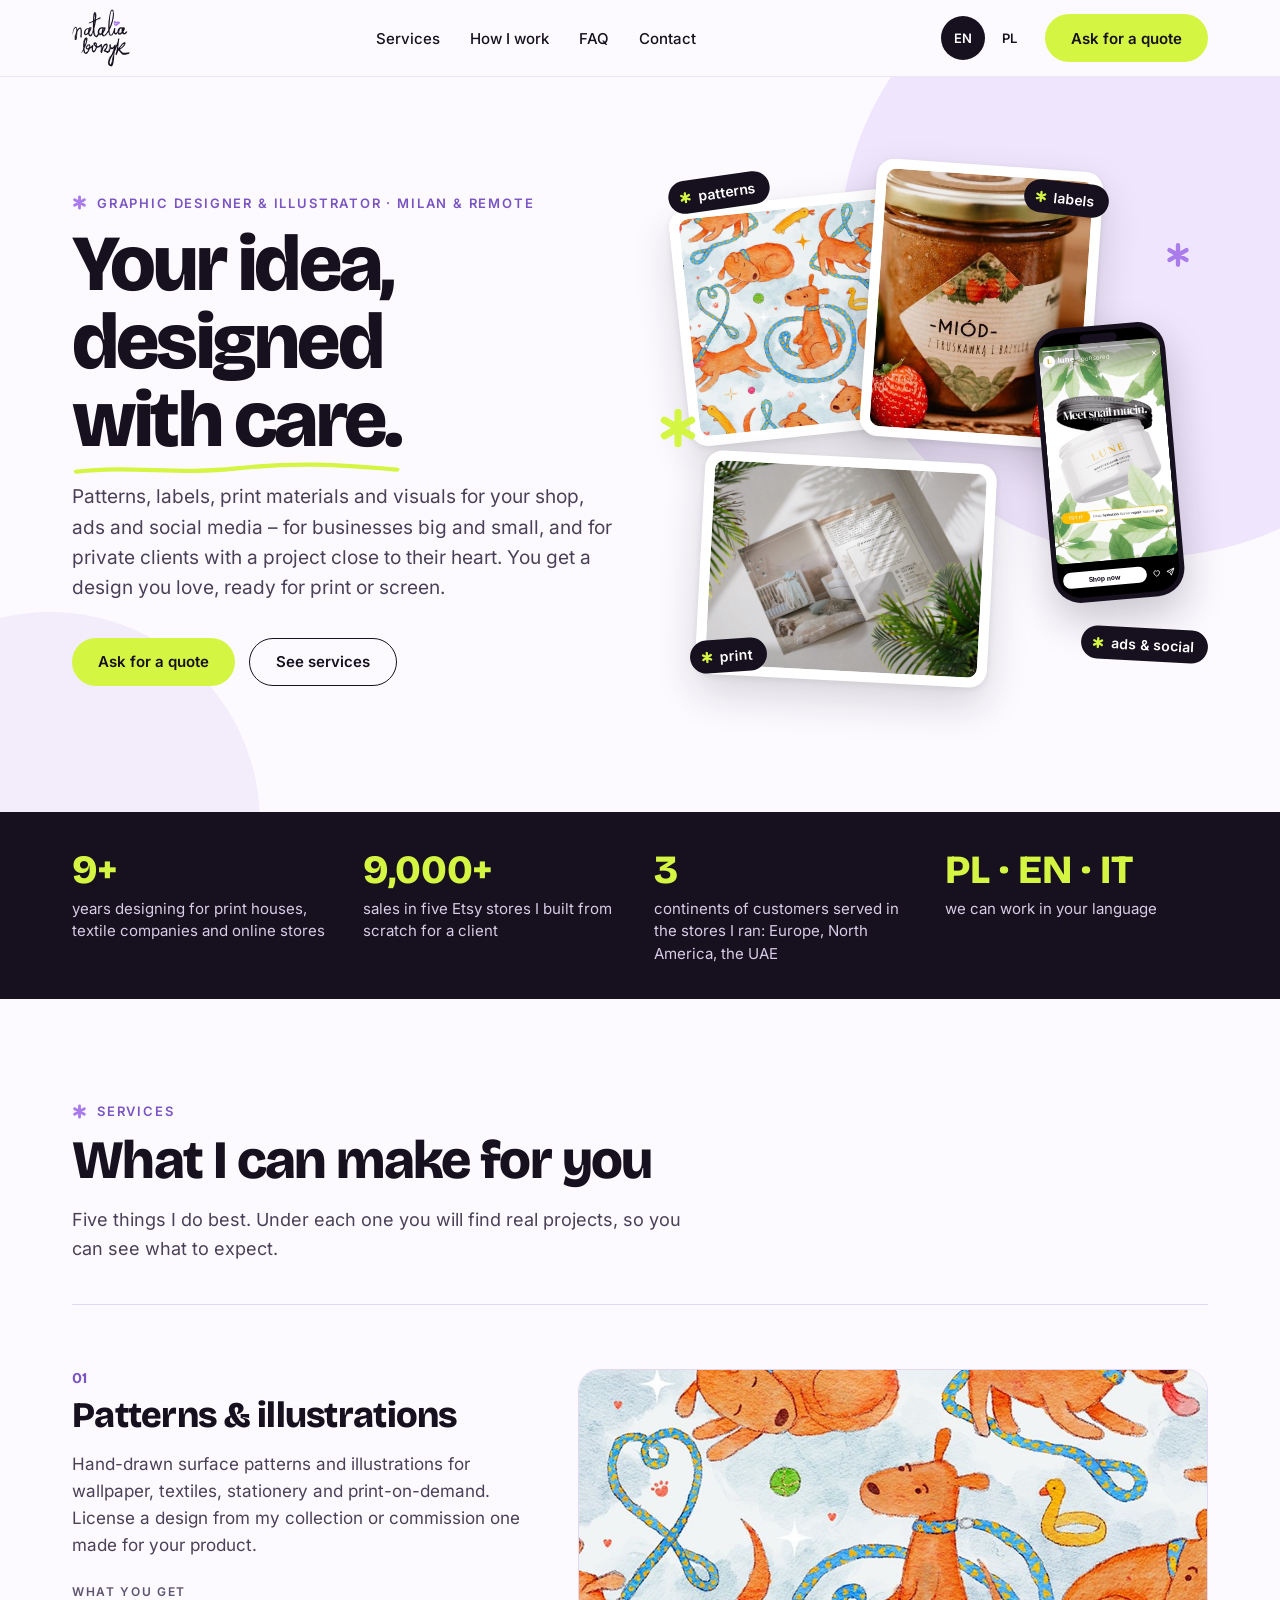
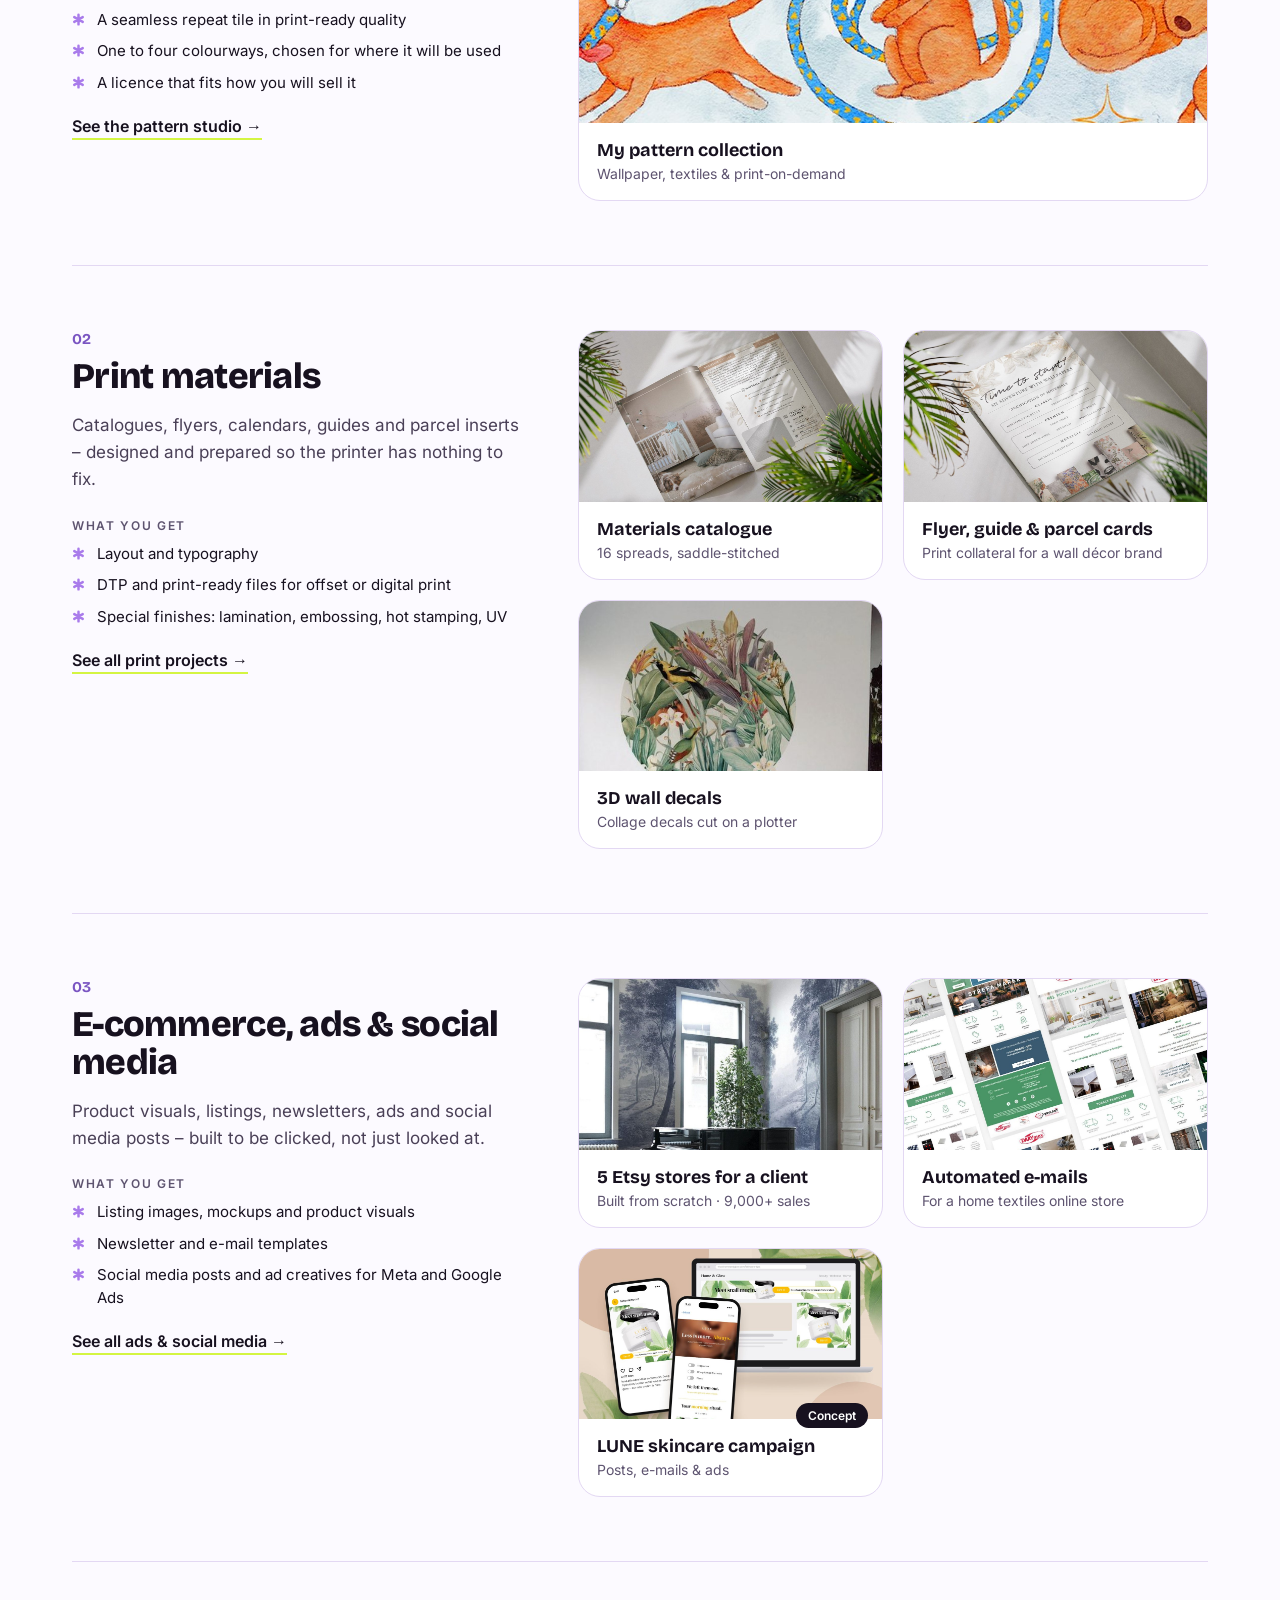
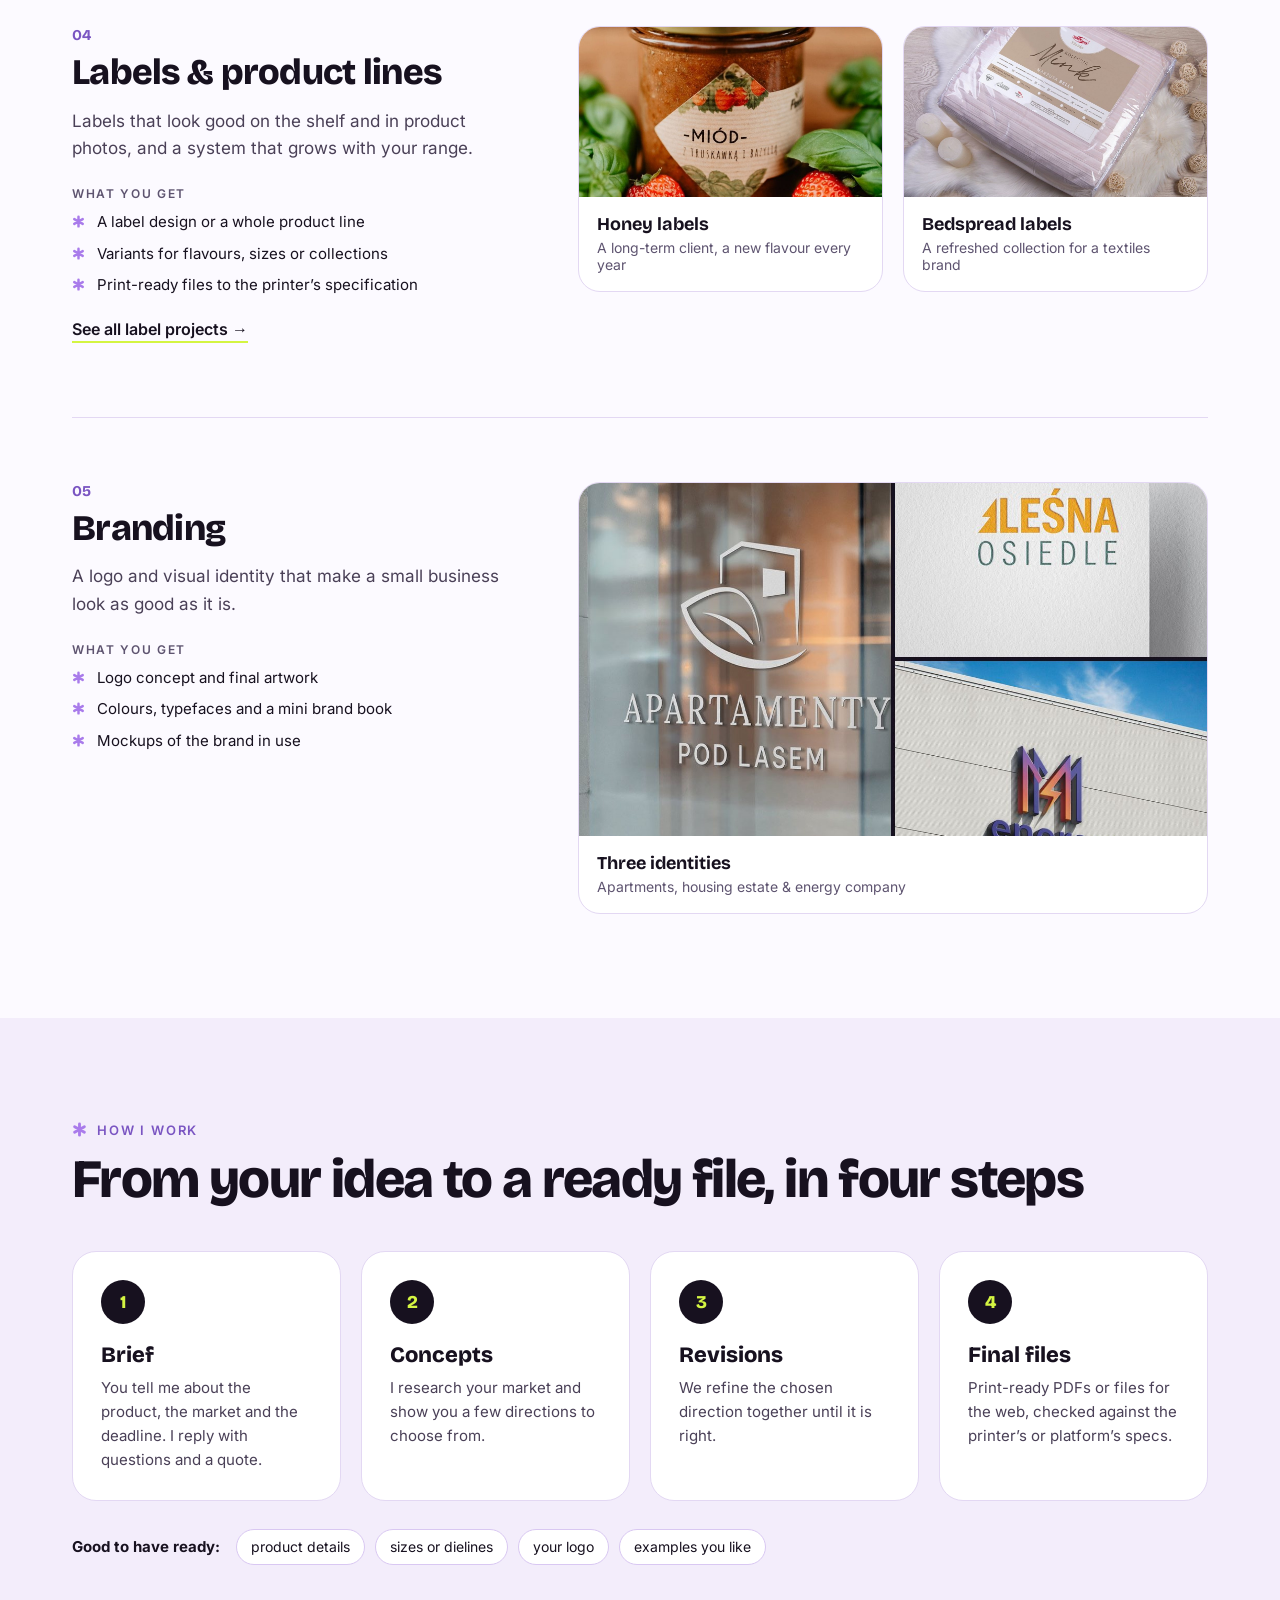
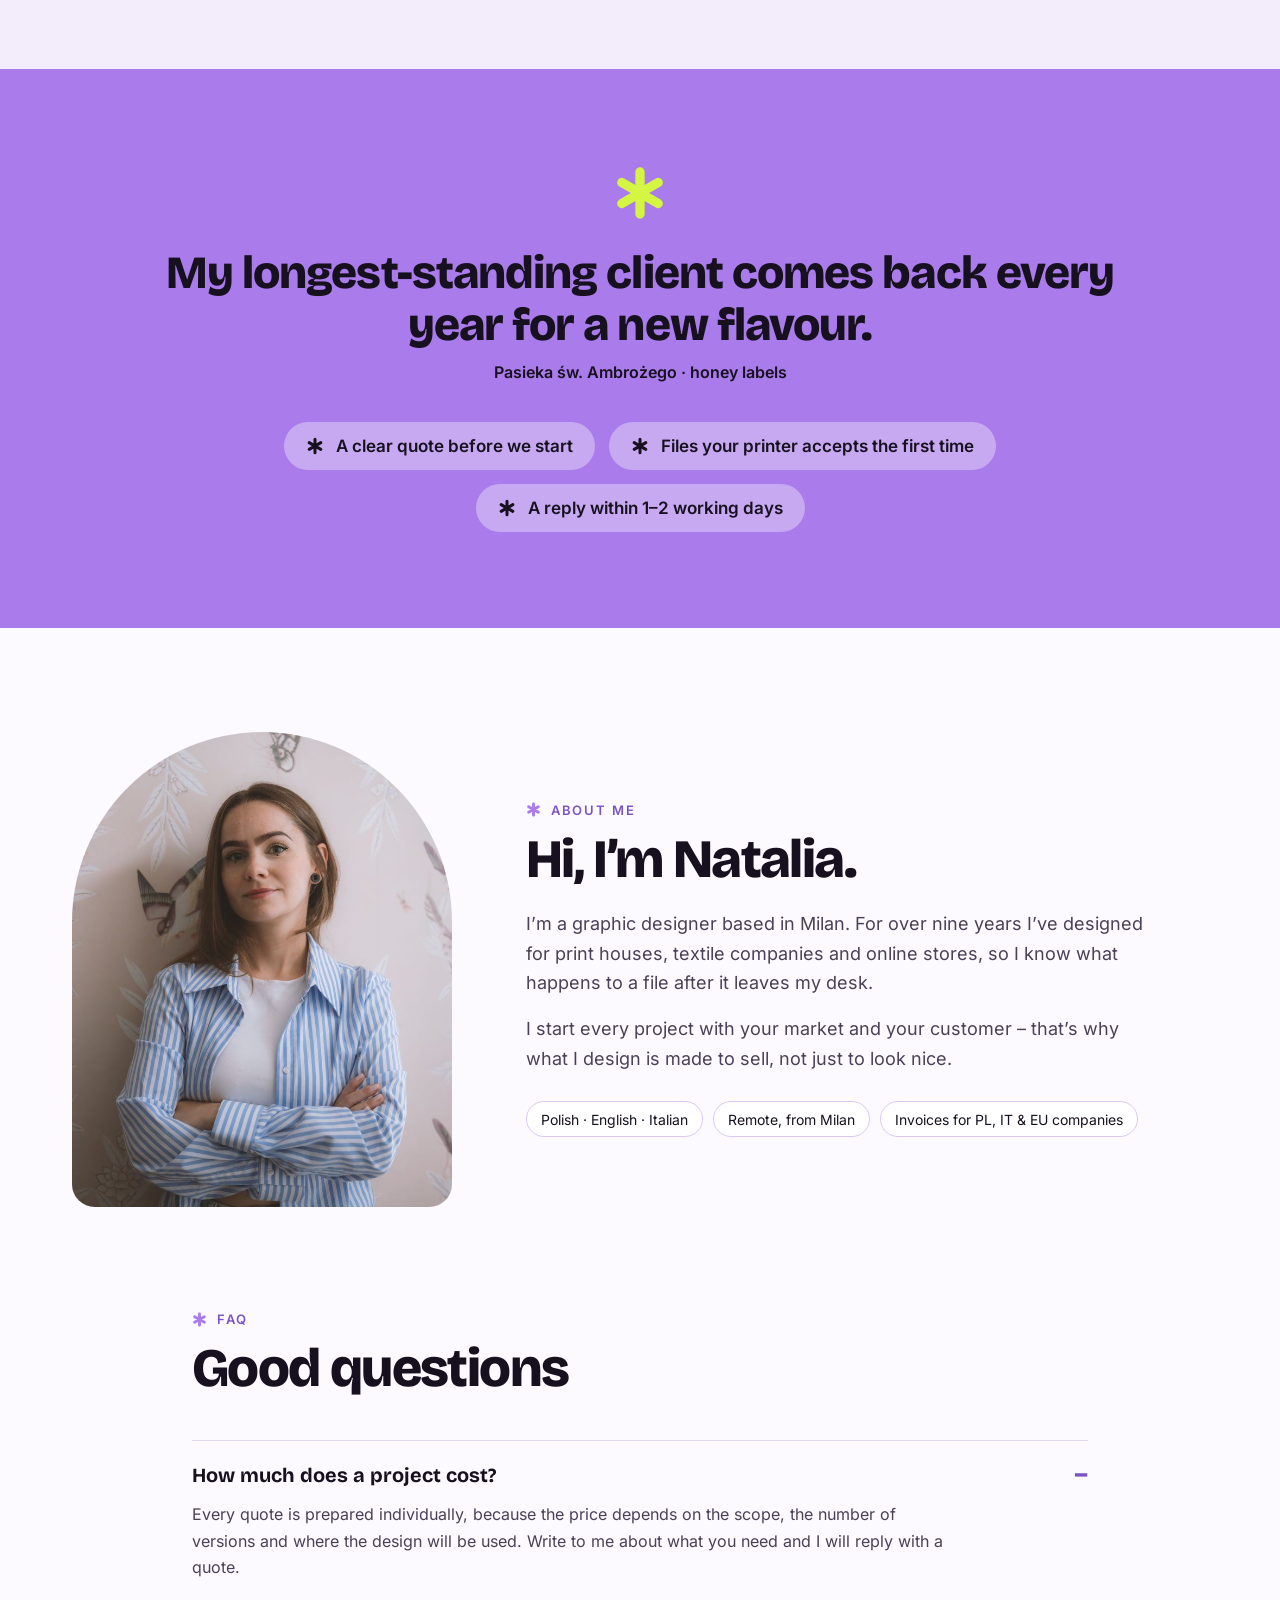
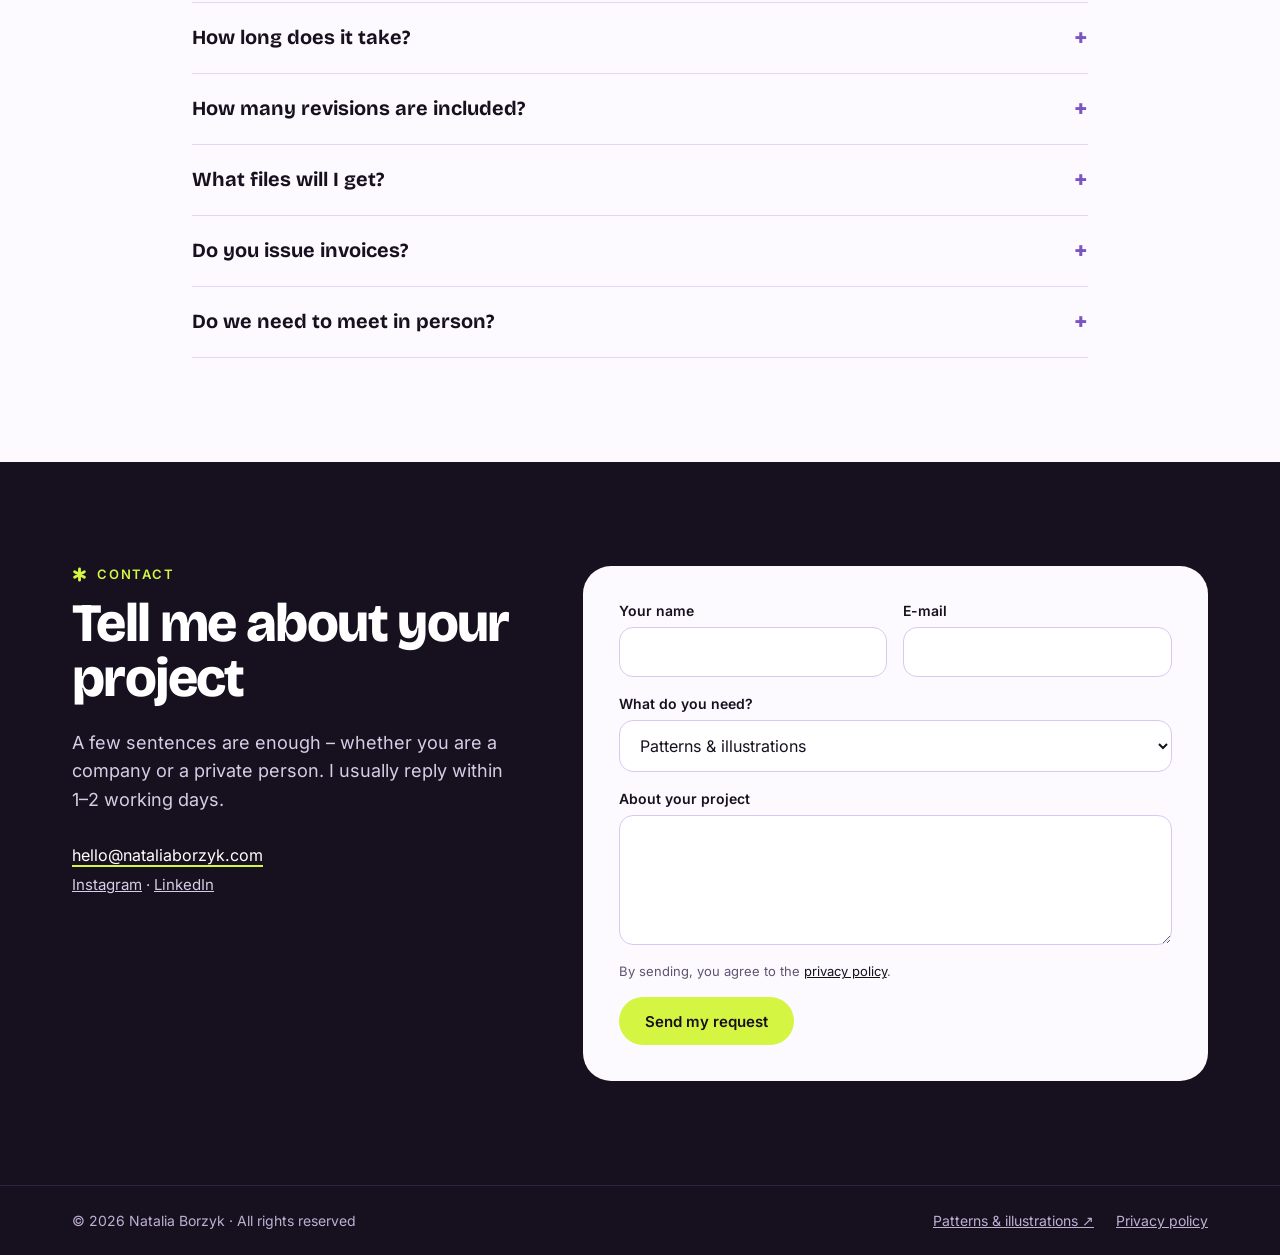
==== commit c6ea2fad: "Add files via upload" ====
--- a/index.html
+++ b/index.html
@@ -79,7 +79,7 @@
     <p class="svc-lead" data-t="svpl">Hand-drawn surface patterns and illustrations for wallpaper, textiles, stationery and print-on-demand. License a design from my collection or commission one made for your product.</p>
     <p class="svc-sub" data-t="wyg">What you get</p>
     <ul class="svc-list"><li><svg class="ast" aria-hidden="true" viewBox="0 0 24 24" width="13" height="13"><g stroke="#A97BEB" stroke-width="4.6" stroke-linecap="round"><path d="M12 3v18M4.2 7.5l15.6 9M4.2 16.5l15.6-9"/></g></svg><span data-t="svpg0">A seamless repeat tile in print-ready quality</span></li><li><svg class="ast" aria-hidden="true" viewBox="0 0 24 24" width="13" height="13"><g stroke="#A97BEB" stroke-width="4.6" stroke-linecap="round"><path d="M12 3v18M4.2 7.5l15.6 9M4.2 16.5l15.6-9"/></g></svg><span data-t="svpg1">One to four colourways, chosen for where it will be used</span></li><li><svg class="ast" aria-hidden="true" viewBox="0 0 24 24" width="13" height="13"><g stroke="#A97BEB" stroke-width="4.6" stroke-linecap="round"><path d="M12 3v18M4.2 7.5l15.6 9M4.2 16.5l15.6-9"/></g></svg><span data-t="svpg2">A licence that fits how you will sell it</span></li></ul>
-    <div class="svc-links"><a class="link link--strong" href="illustration.html"><span data-t="svpall">See the pattern studio →</span></a><a class="link link--soft" href="#contact"><span data-t="ask">Ask about this project →</span></a></div>
+    <div class="svc-links"><a class="link link--strong" href="illustration.html"><span data-t="svpall">See the pattern studio →</span></a></div>
   </div>
   <div class="svc-projects"><a class="proj-link" href="illustration.html"><figure class="proj"><div class="proj-img"><img src="img/pattern-dogs.jpg" alt="" loading="lazy"></div><figcaption class="proj-body"><span class="proj-title" data-t="p1t">My pattern collection</span><span class="proj-meta" data-t="p1m">Wallpaper, textiles &amp; print-on-demand</span></figcaption></figure></a></div>
 </article><article class="svc" id="s-r">
@@ -89,7 +89,7 @@
     <p class="svc-lead" data-t="svrl">Catalogues, flyers, calendars, guides and parcel inserts – designed and prepared so the printer has nothing to fix.</p>
     <p class="svc-sub" data-t="wyg">What you get</p>
     <ul class="svc-list"><li><svg class="ast" aria-hidden="true" viewBox="0 0 24 24" width="13" height="13"><g stroke="#A97BEB" stroke-width="4.6" stroke-linecap="round"><path d="M12 3v18M4.2 7.5l15.6 9M4.2 16.5l15.6-9"/></g></svg><span data-t="svrg0">Layout and typography</span></li><li><svg class="ast" aria-hidden="true" viewBox="0 0 24 24" width="13" height="13"><g stroke="#A97BEB" stroke-width="4.6" stroke-linecap="round"><path d="M12 3v18M4.2 7.5l15.6 9M4.2 16.5l15.6-9"/></g></svg><span data-t="svrg1">DTP and print-ready files for offset or digital print</span></li><li><svg class="ast" aria-hidden="true" viewBox="0 0 24 24" width="13" height="13"><g stroke="#A97BEB" stroke-width="4.6" stroke-linecap="round"><path d="M12 3v18M4.2 7.5l15.6 9M4.2 16.5l15.6-9"/></g></svg><span data-t="svrg2">Special finishes: lamination, embossing, hot stamping, UV</span></li></ul>
-    <div class="svc-links"><a class="link link--strong" href="print.html"><span data-t="svrall">See all print projects →</span></a><a class="link link--soft" href="#contact"><span data-t="ask">Ask about this project →</span></a></div>
+    <div class="svc-links"><a class="link link--strong" href="print.html"><span data-t="svrall">See all print projects →</span></a></div>
   </div>
   <div class="svc-projects"><a class="proj-link" href="print.html"><figure class="proj"><div class="proj-img"><img src="img/catalogue-main.jpg" alt="" loading="lazy"></div><figcaption class="proj-body"><span class="proj-title" data-t="r1t">Materials catalogue</span><span class="proj-meta" data-t="r1m">16 spreads, saddle-stitched</span></figcaption></figure></a><a class="proj-link" href="print.html"><figure class="proj"><div class="proj-img"><img src="img/print.jpg" alt="" loading="lazy"></div><figcaption class="proj-body"><span class="proj-title" data-t="r2t">Flyer, guide &amp; parcel cards</span><span class="proj-meta" data-t="r2m">Print collateral for a wall décor brand</span></figcaption></figure></a><a class="proj-link" href="print.html"><figure class="proj"><div class="proj-img"><img src="img/decals.jpg" alt="" loading="lazy"></div><figcaption class="proj-body"><span class="proj-title" data-t="r3t">3D wall decals</span><span class="proj-meta" data-t="r3m">Collage decals cut on a plotter</span></figcaption></figure></a></div>
 </article><article class="svc" id="s-e">
@@ -99,7 +99,7 @@
     <p class="svc-lead" data-t="svel">Product visuals, listings, newsletters, ads and social media posts – built to be clicked, not just looked at.</p>
     <p class="svc-sub" data-t="wyg">What you get</p>
     <ul class="svc-list"><li><svg class="ast" aria-hidden="true" viewBox="0 0 24 24" width="13" height="13"><g stroke="#A97BEB" stroke-width="4.6" stroke-linecap="round"><path d="M12 3v18M4.2 7.5l15.6 9M4.2 16.5l15.6-9"/></g></svg><span data-t="sveg0">Listing images, mockups and product visuals</span></li><li><svg class="ast" aria-hidden="true" viewBox="0 0 24 24" width="13" height="13"><g stroke="#A97BEB" stroke-width="4.6" stroke-linecap="round"><path d="M12 3v18M4.2 7.5l15.6 9M4.2 16.5l15.6-9"/></g></svg><span data-t="sveg1">Newsletter and e-mail templates</span></li><li><svg class="ast" aria-hidden="true" viewBox="0 0 24 24" width="13" height="13"><g stroke="#A97BEB" stroke-width="4.6" stroke-linecap="round"><path d="M12 3v18M4.2 7.5l15.6 9M4.2 16.5l15.6-9"/></g></svg><span data-t="sveg2">Social media posts and ad creatives for Meta and Google Ads</span></li></ul>
-    <div class="svc-links"><a class="link link--strong" href="ecommerce.html"><span data-t="sveall">See all ads &amp; social media →</span></a><a class="link link--soft" href="#contact"><span data-t="ask">Ask about this project →</span></a></div>
+    <div class="svc-links"><a class="link link--strong" href="ecommerce.html"><span data-t="sveall">See all ads &amp; social media →</span></a></div>
   </div>
   <div class="svc-projects"><a class="proj-link" href="ecommerce.html"><figure class="proj"><div class="proj-img"><img src="img/etsy.jpg" alt="" loading="lazy"></div><figcaption class="proj-body"><span class="proj-title" data-t="e1t">5 Etsy stores for a client</span><span class="proj-meta" data-t="e1m">Built from scratch · 9,000+ sales</span></figcaption></figure></a><a class="proj-link" href="ecommerce.html"><figure class="proj"><div class="proj-img"><img src="img/darymex-nl-main.jpg" alt="" loading="lazy"></div><figcaption class="proj-body"><span class="proj-title" data-t="e2t">Automated e-mails</span><span class="proj-meta" data-t="e2m">For a home textiles online store</span></figcaption></figure></a><a class="proj-link" href="ecommerce.html"><figure class="proj"><div class="proj-img"><img src="img/digital-main.jpg" alt="" loading="lazy"></div><figcaption class="proj-body"><span class="proj-title" data-t="e3t">LUNE skincare campaign</span><span class="proj-meta" data-t="e3m">Posts, e-mails &amp; ads</span><span class="tag"><span data-t="e3g">Concept</span></span></figcaption></figure></a></div>
 </article><article class="svc" id="s-l">
@@ -109,7 +109,7 @@
     <p class="svc-lead" data-t="svll">Labels that look good on the shelf and in product photos, and a system that grows with your range.</p>
     <p class="svc-sub" data-t="wyg">What you get</p>
     <ul class="svc-list"><li><svg class="ast" aria-hidden="true" viewBox="0 0 24 24" width="13" height="13"><g stroke="#A97BEB" stroke-width="4.6" stroke-linecap="round"><path d="M12 3v18M4.2 7.5l15.6 9M4.2 16.5l15.6-9"/></g></svg><span data-t="svlg0">A label design or a whole product line</span></li><li><svg class="ast" aria-hidden="true" viewBox="0 0 24 24" width="13" height="13"><g stroke="#A97BEB" stroke-width="4.6" stroke-linecap="round"><path d="M12 3v18M4.2 7.5l15.6 9M4.2 16.5l15.6-9"/></g></svg><span data-t="svlg1">Variants for flavours, sizes or collections</span></li><li><svg class="ast" aria-hidden="true" viewBox="0 0 24 24" width="13" height="13"><g stroke="#A97BEB" stroke-width="4.6" stroke-linecap="round"><path d="M12 3v18M4.2 7.5l15.6 9M4.2 16.5l15.6-9"/></g></svg><span data-t="svlg2">Print-ready files to the printer’s specification</span></li></ul>
-    <div class="svc-links"><a class="link link--strong" href="labels.html"><span data-t="svlall">See all label projects →</span></a><a class="link link--soft" href="#contact"><span data-t="ask">Ask about this project →</span></a></div>
+    <div class="svc-links"><a class="link link--strong" href="labels.html"><span data-t="svlall">See all label projects →</span></a></div>
   </div>
   <div class="svc-projects"><a class="proj-link" href="labels.html"><figure class="proj"><div class="proj-img"><img src="img/honey-labels.jpg" alt="" loading="lazy"></div><figcaption class="proj-body"><span class="proj-title" data-t="l1t">Honey labels</span><span class="proj-meta" data-t="l1m">A long-term client, a new flavour every year</span></figcaption></figure></a><a class="proj-link" href="labels.html"><figure class="proj"><div class="proj-img"><img src="img/darymex-label-1.jpg" alt="" loading="lazy"></div><figcaption class="proj-body"><span class="proj-title" data-t="l2t">Bedspread labels</span><span class="proj-meta" data-t="l2m">A refreshed collection for a textiles brand</span></figcaption></figure></a></div>
 </article><article class="svc" id="s-b">
@@ -119,7 +119,7 @@
     <p class="svc-lead" data-t="svbl">A logo and visual identity that make a small business look as good as it is.</p>
     <p class="svc-sub" data-t="wyg">What you get</p>
     <ul class="svc-list"><li><svg class="ast" aria-hidden="true" viewBox="0 0 24 24" width="13" height="13"><g stroke="#A97BEB" stroke-width="4.6" stroke-linecap="round"><path d="M12 3v18M4.2 7.5l15.6 9M4.2 16.5l15.6-9"/></g></svg><span data-t="svbg0">Logo concept and final artwork</span></li><li><svg class="ast" aria-hidden="true" viewBox="0 0 24 24" width="13" height="13"><g stroke="#A97BEB" stroke-width="4.6" stroke-linecap="round"><path d="M12 3v18M4.2 7.5l15.6 9M4.2 16.5l15.6-9"/></g></svg><span data-t="svbg1">Colours, typefaces and a mini brand book</span></li><li><svg class="ast" aria-hidden="true" viewBox="0 0 24 24" width="13" height="13"><g stroke="#A97BEB" stroke-width="4.6" stroke-linecap="round"><path d="M12 3v18M4.2 7.5l15.6 9M4.2 16.5l15.6-9"/></g></svg><span data-t="svbg2">Mockups of the brand in use</span></li></ul>
-    <div class="svc-links"><a class="link link--soft" href="#contact"><span data-t="ask">Ask about this project →</span></a></div>
+    <div class="svc-links"></div>
   </div>
   <div class="svc-projects"><figure class="proj"><div class="proj-img"><img src="img/logos.jpg" alt="" loading="lazy"></div><figcaption class="proj-body"><span class="proj-title" data-t="b1t">Three identities</span><span class="proj-meta" data-t="b1m">Apartments, housing estate &amp; energy company</span></figcaption></figure></div>
 </article>
@@ -219,7 +219,6 @@
 "svph": "Wzory i ilustracje",
 "svpl": "Ręcznie rysowane wzory i ilustracje na tapety, tkaniny, artykuły papiernicze i produkty print-on-demand. Możesz kupić licencję na wzór z mojej kolekcji albo zamówić taki, który powstanie specjalnie dla Twojego produktu.",
 "wyg": "Co dostajesz",
-"ask": "Zapytaj o taki projekt →",
 "r1t": "Katalog materiałów",
 "r1m": "16 rozkładówek, oprawa zszywana",
 "r2t": "Ulotka, instrukcja i kartki do paczek",
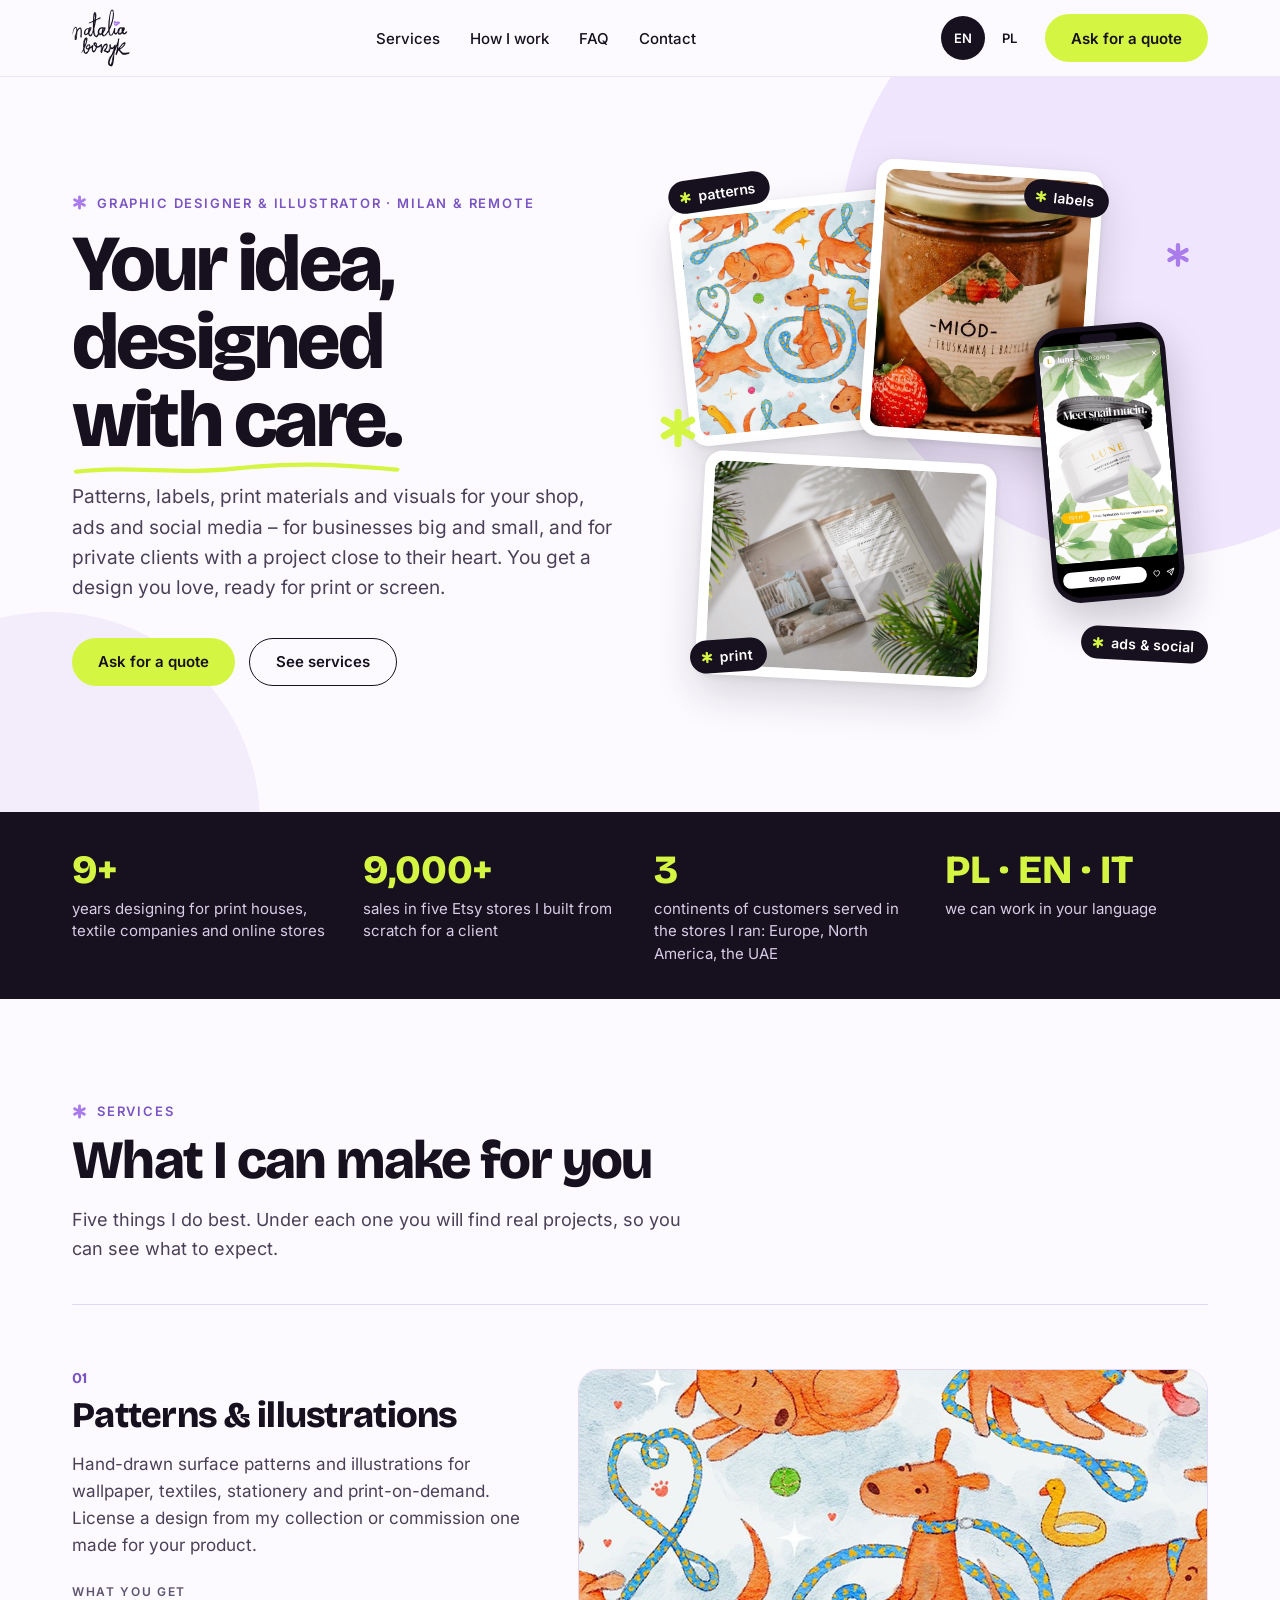
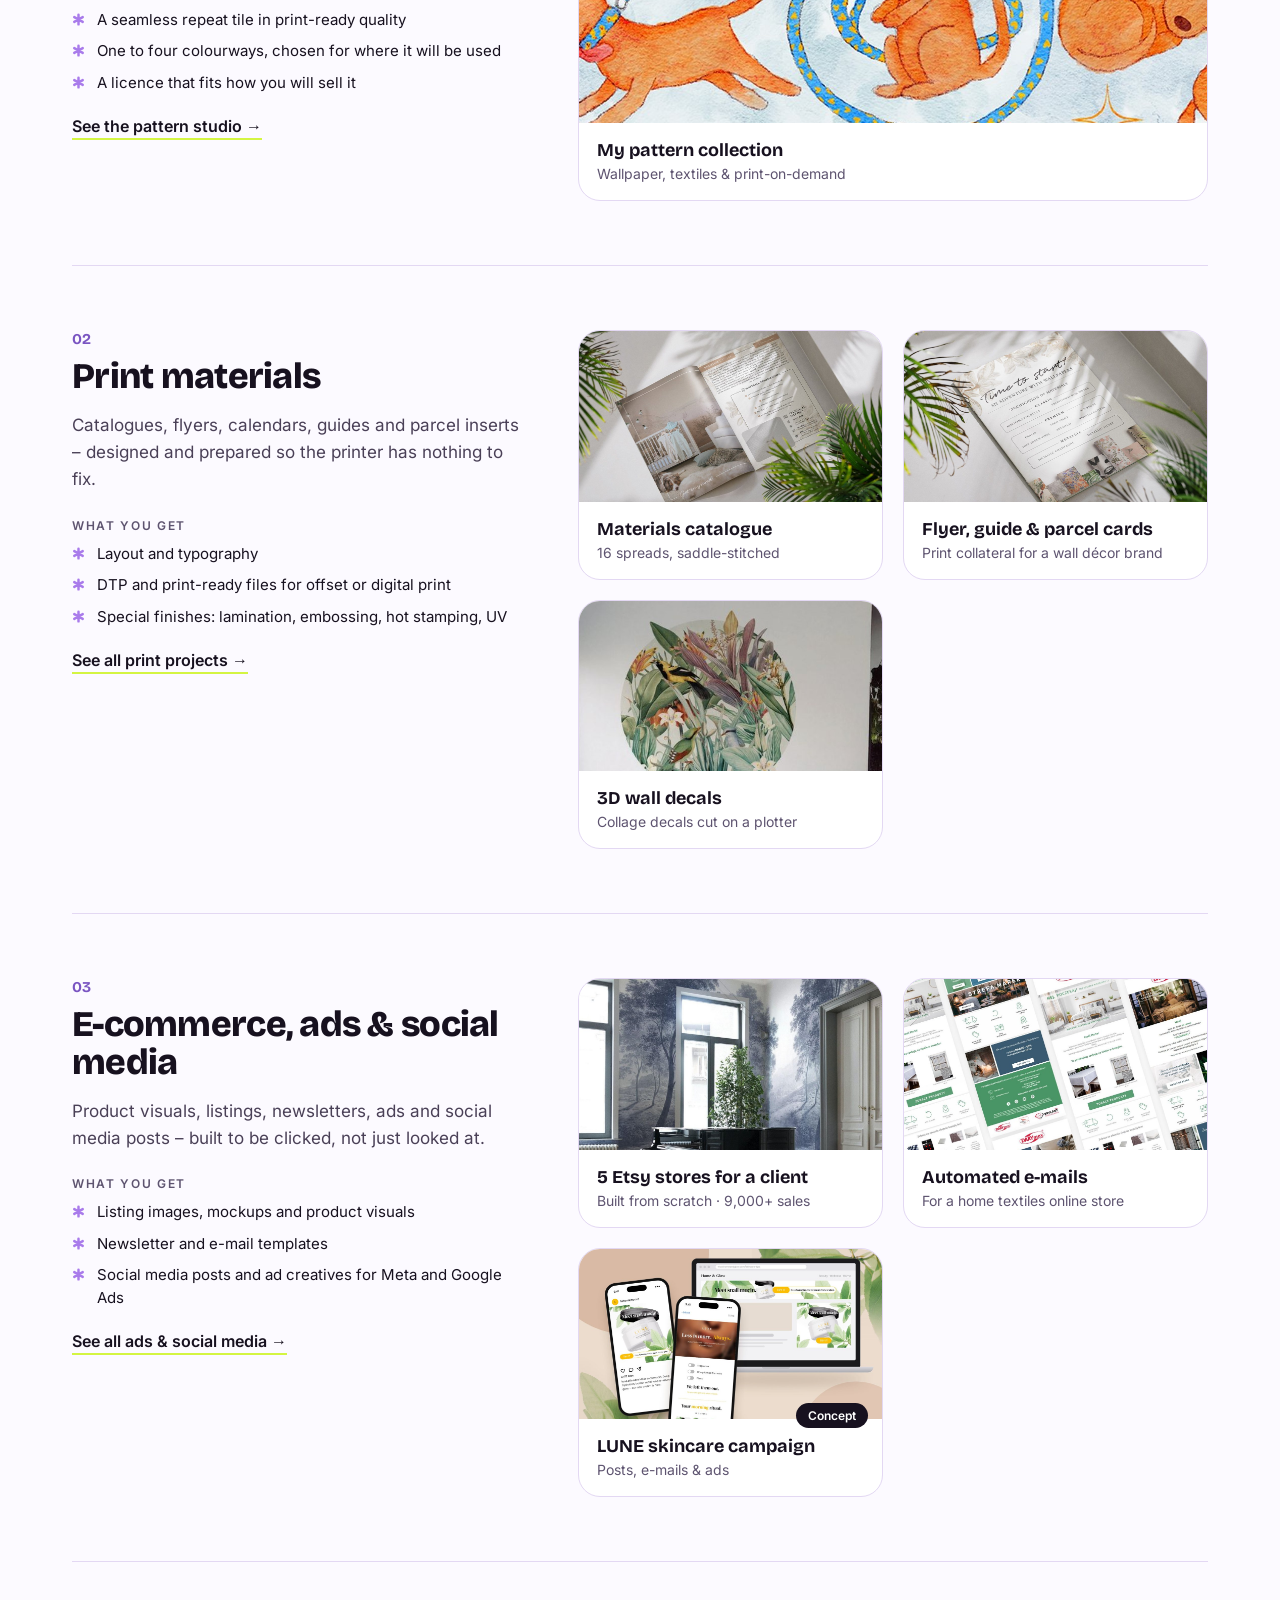
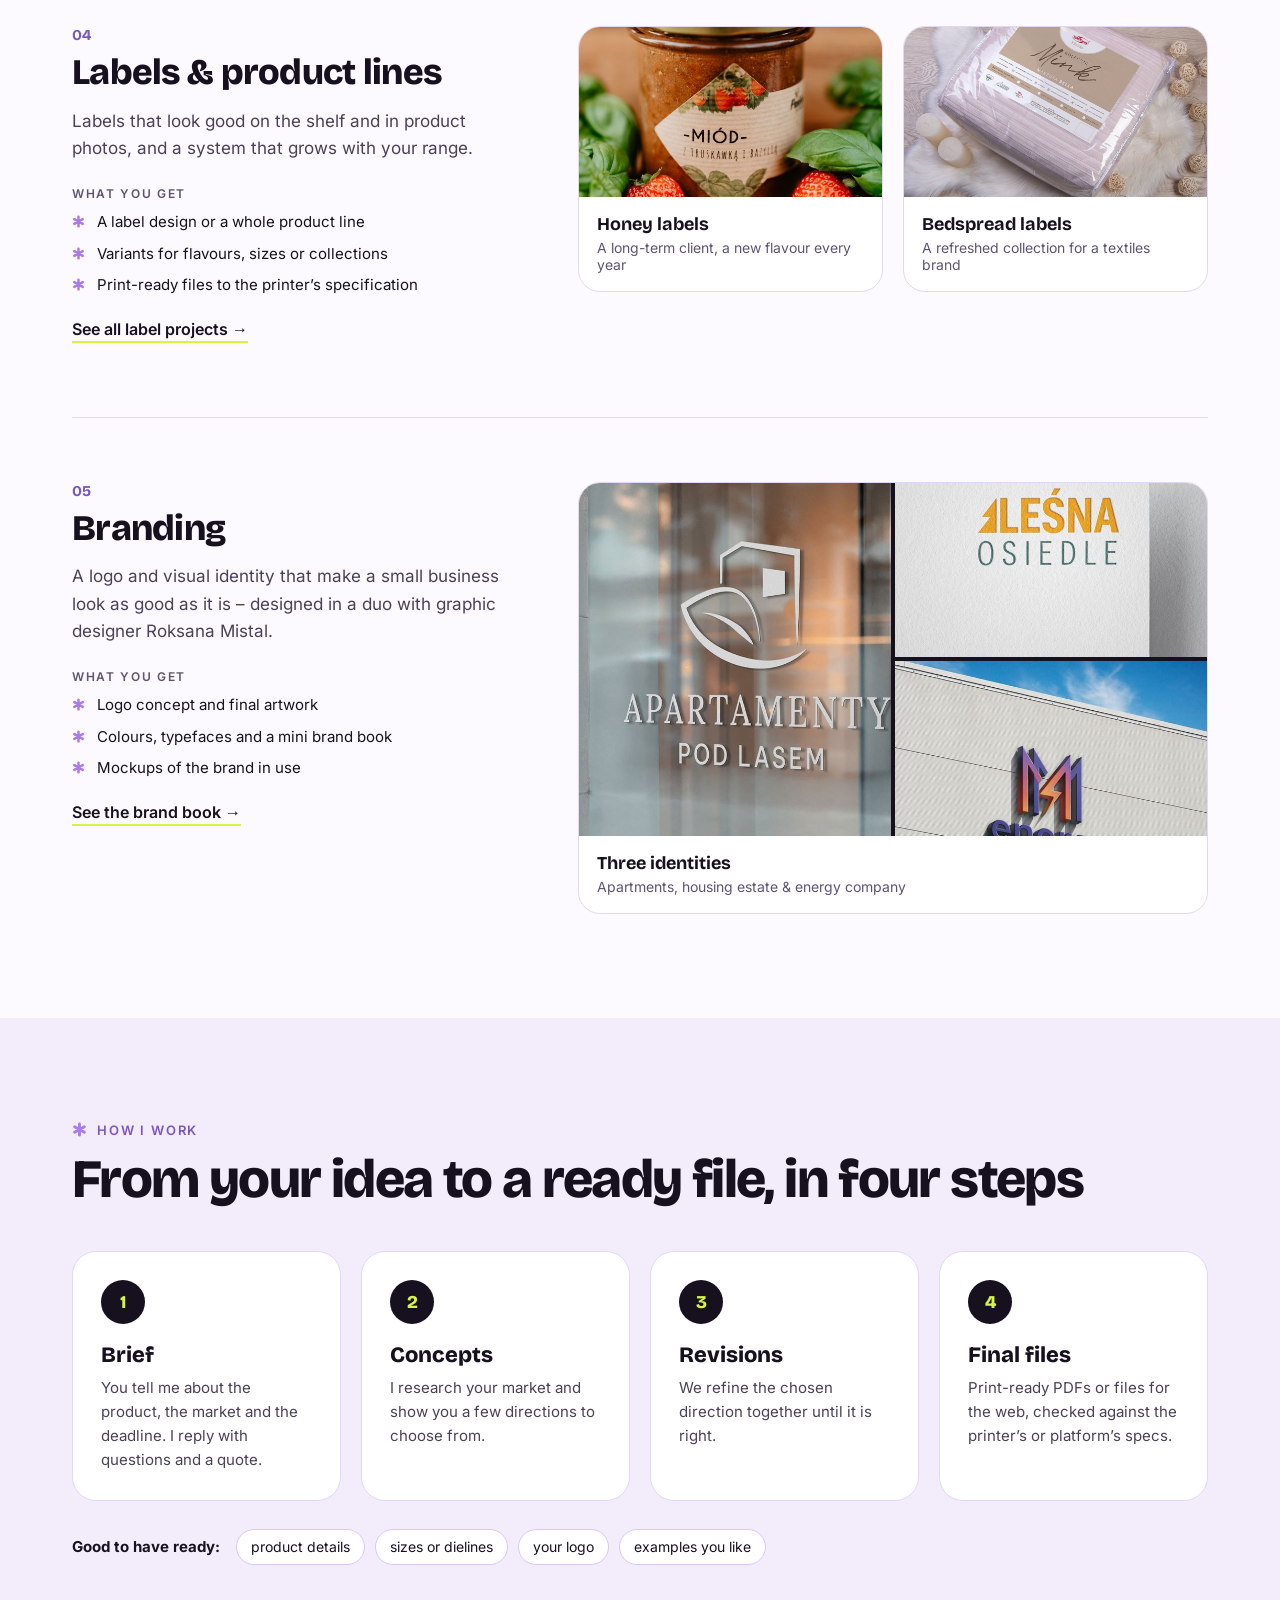
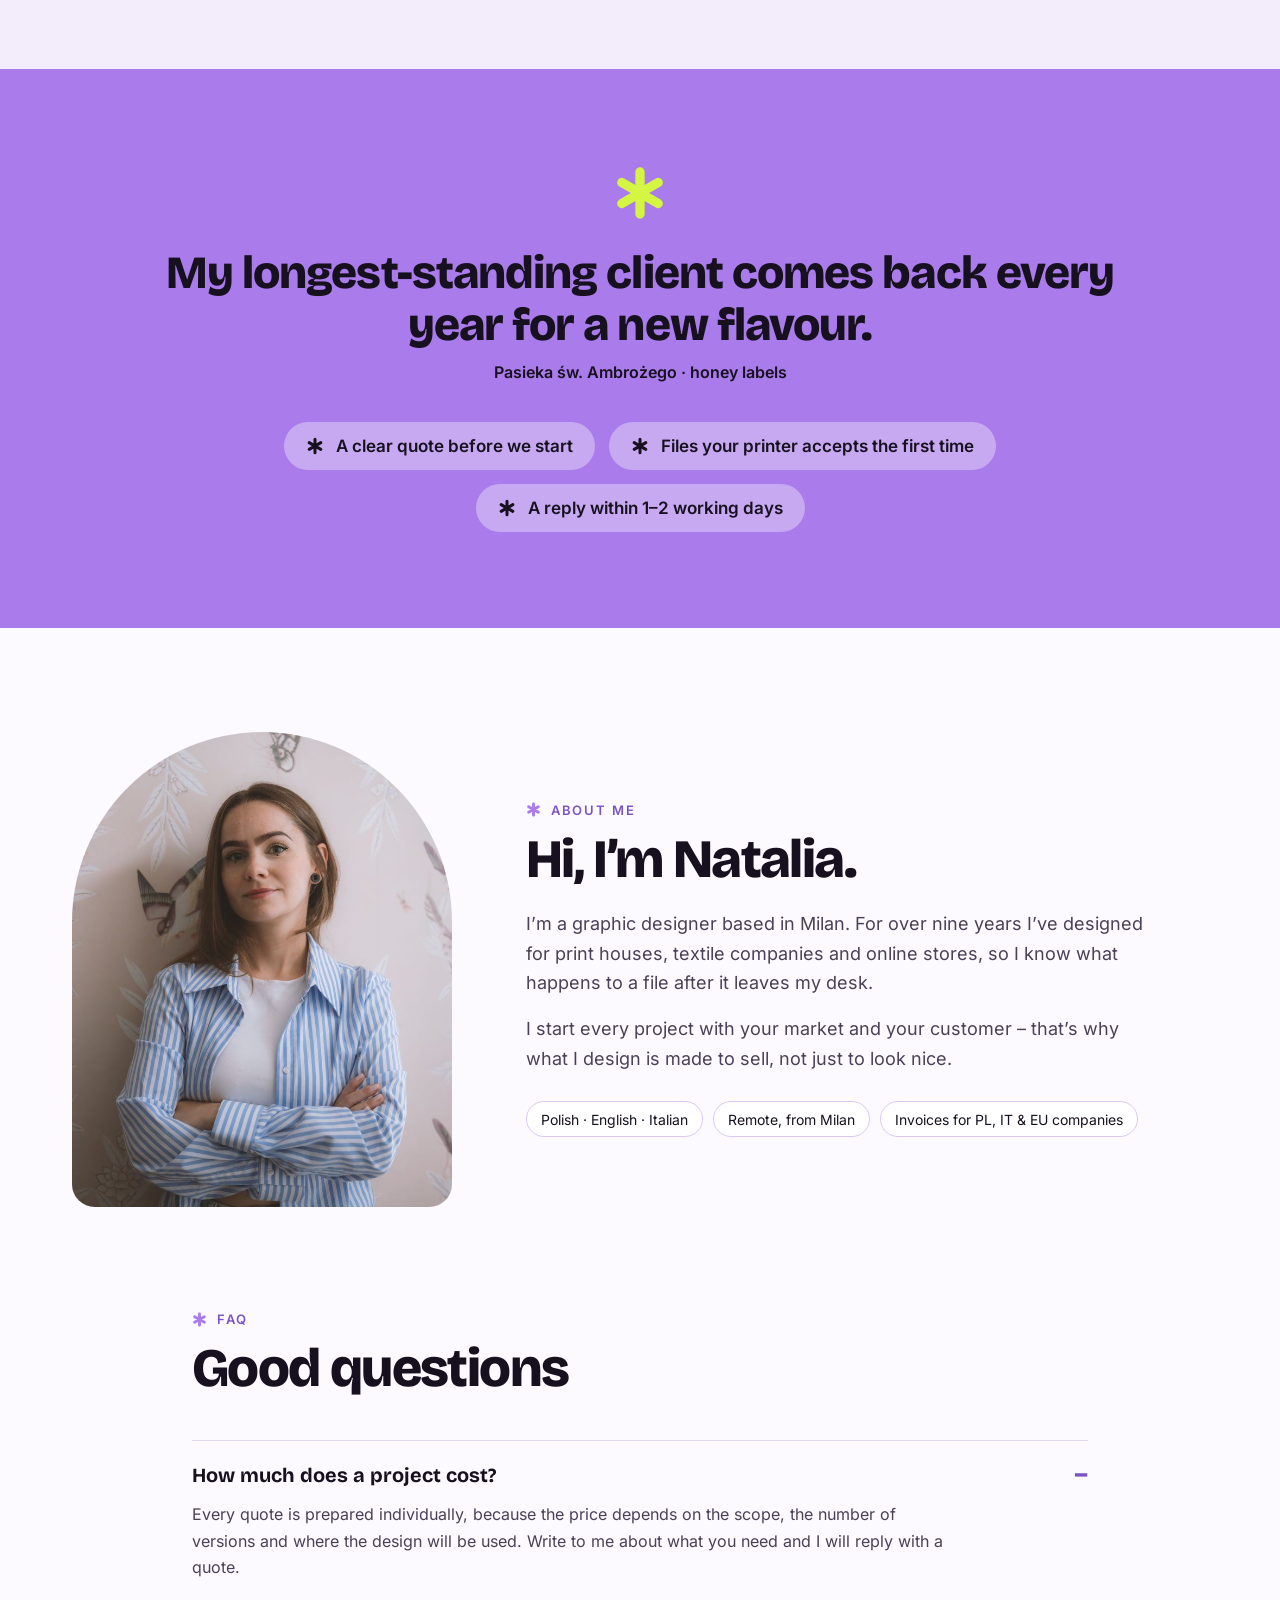
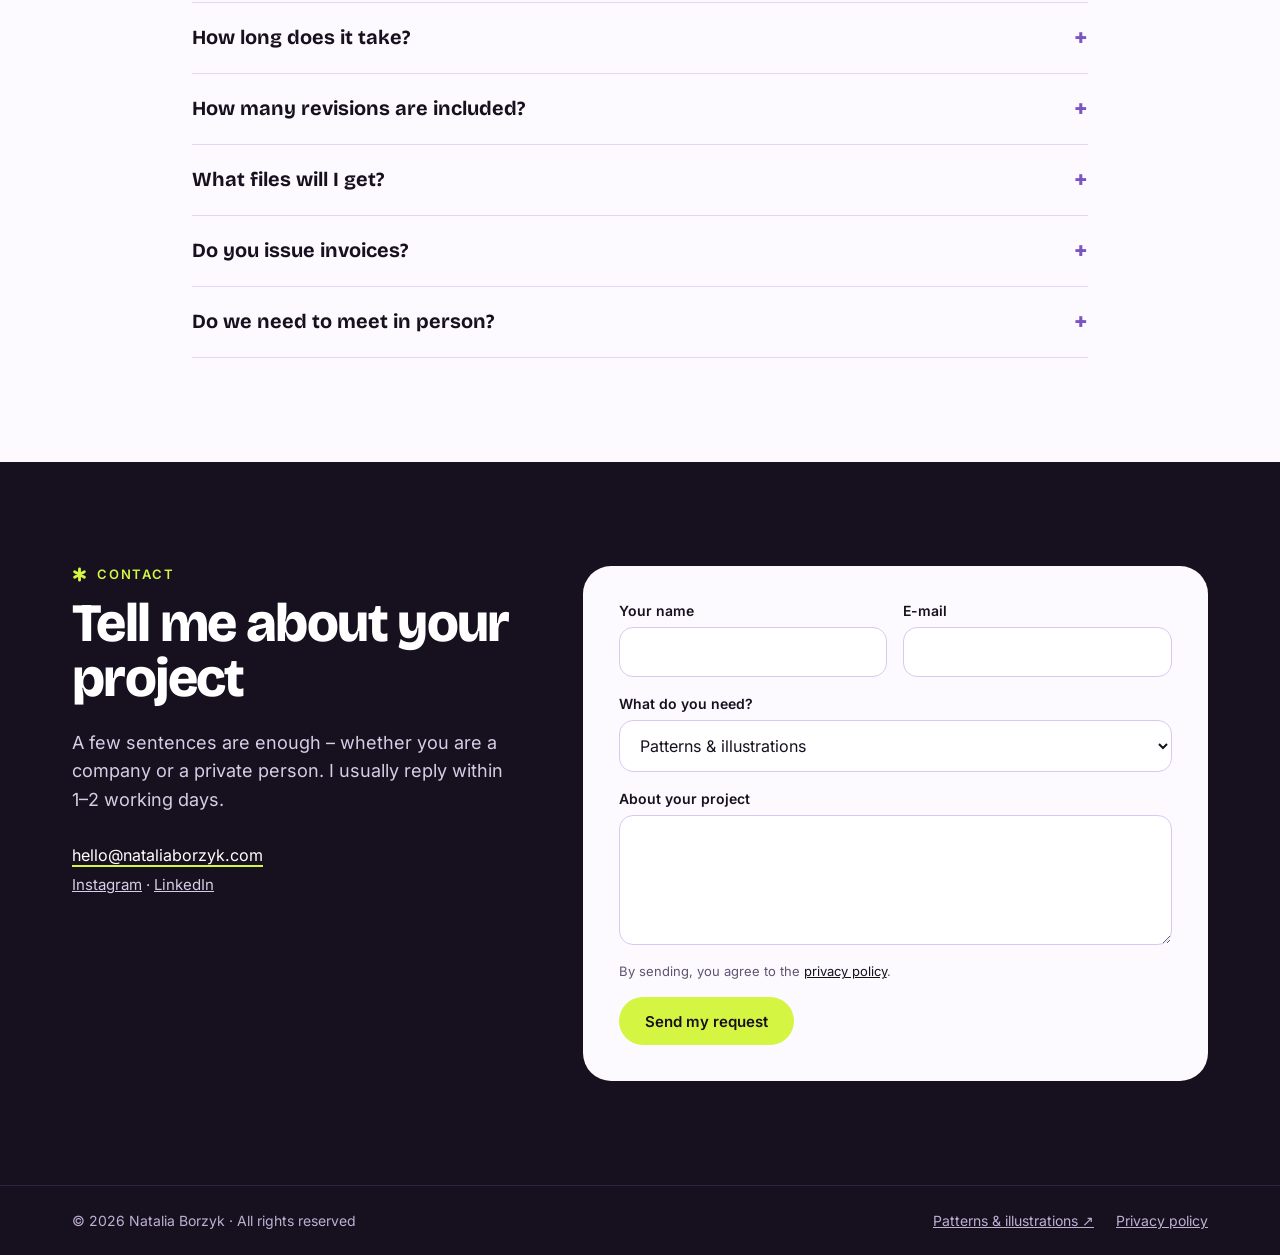
==== commit 8e9a50b4: "Add files via upload" ====
--- a/index.html
+++ b/index.html
@@ -116,12 +116,12 @@
   <div class="svc-text">
     <p class="svc-n">05</p>
     <h3 class="svc-h" data-t="svbh">Branding</h3>
-    <p class="svc-lead" data-t="svbl">A logo and visual identity that make a small business look as good as it is.</p>
+    <p class="svc-lead" data-t="svbl">A logo and visual identity that make a small business look as good as it is – designed in a duo with graphic designer Roksana Mistal.</p>
     <p class="svc-sub" data-t="wyg">What you get</p>
     <ul class="svc-list"><li><svg class="ast" aria-hidden="true" viewBox="0 0 24 24" width="13" height="13"><g stroke="#A97BEB" stroke-width="4.6" stroke-linecap="round"><path d="M12 3v18M4.2 7.5l15.6 9M4.2 16.5l15.6-9"/></g></svg><span data-t="svbg0">Logo concept and final artwork</span></li><li><svg class="ast" aria-hidden="true" viewBox="0 0 24 24" width="13" height="13"><g stroke="#A97BEB" stroke-width="4.6" stroke-linecap="round"><path d="M12 3v18M4.2 7.5l15.6 9M4.2 16.5l15.6-9"/></g></svg><span data-t="svbg1">Colours, typefaces and a mini brand book</span></li><li><svg class="ast" aria-hidden="true" viewBox="0 0 24 24" width="13" height="13"><g stroke="#A97BEB" stroke-width="4.6" stroke-linecap="round"><path d="M12 3v18M4.2 7.5l15.6 9M4.2 16.5l15.6-9"/></g></svg><span data-t="svbg2">Mockups of the brand in use</span></li></ul>
-    <div class="svc-links"></div>
-  </div>
-  <div class="svc-projects"><figure class="proj"><div class="proj-img"><img src="img/logos.jpg" alt="" loading="lazy"></div><figcaption class="proj-body"><span class="proj-title" data-t="b1t">Three identities</span><span class="proj-meta" data-t="b1m">Apartments, housing estate &amp; energy company</span></figcaption></figure></div>
+    <div class="svc-links"><a class="link link--strong" href="branding.html"><span data-t="svball">See the brand book →</span></a></div>
+  </div>
+  <div class="svc-projects"><a class="proj-link" href="branding.html"><figure class="proj"><div class="proj-img"><img src="img/logos.jpg" alt="" loading="lazy"></div><figcaption class="proj-body"><span class="proj-title" data-t="b1t">Three identities</span><span class="proj-meta" data-t="b1m">Apartments, housing estate &amp; energy company</span></figcaption></figure></a></div>
 </article>
   </div>
 </section>
@@ -256,11 +256,12 @@
 "svll": "Etykiety, które dobrze wyglądają na półce i na zdjęciach produktów, oraz system, który rośnie razem z Twoją ofertą.",
 "b1t": "Trzy identyfikacje",
 "b1m": "Apartamenty, osiedle i firma energetyczna",
+"svball": "Zobacz brand book →",
 "svbg0": "Koncepcję logo i projekt finalny",
 "svbg1": "Kolory, kroje pisma i mini brand book",
 "svbg2": "Mockupy pokazujące markę w użyciu",
 "svbh": "Branding",
-"svbl": "Logo i identyfikacja wizualna, dzięki którym mała firma wygląda tak dobrze, jak na to zasługuje.",
+"svbl": "Logo i identyfikacja wizualna, dzięki którym mała firma wygląda tak dobrze, jak na to zasługuje – projektowane w duecie z graficzką Roksaną Mistal.",
 "n1": "Oferta",
 "n2": "Jak pracuję",
 "n3": "FAQ",
--- a/style.css
+++ b/style.css
@@ -310,3 +310,47 @@
 .fm figcaption strong{color:var(--ink);font-weight:700}
 @media (max-width:960px){.fm{--k:300px}.fm--disp img{width:calc(var(--w) * .45px)}}
 @media (max-width:560px){.fm{--k:220px;min-width:80px}.fm--disp img{width:calc(var(--w) * .33px)}.fwall{gap:16px 14px}}
+/* branding */
+@font-face{font-family:Lora;src:url(fonts/lora-latin-500-normal.woff2) format("woff2");font-weight:500;font-display:swap;unicode-range:U+0000-00FF,U+2000-206F}
+@font-face{font-family:Lora;src:url(fonts/lora-latin-ext-500-normal.woff2) format("woff2");font-weight:500;font-display:swap;unicode-range:U+0100-02AF,U+1E00-1EFF}
+@font-face{font-family:"Be Vietnam Pro";src:url(fonts/be-vietnam-pro-latin-400-normal.woff2) format("woff2");font-weight:400;font-display:swap;unicode-range:U+0000-00FF,U+2000-206F}
+@font-face{font-family:"Be Vietnam Pro";src:url(fonts/be-vietnam-pro-latin-ext-400-normal.woff2) format("woff2");font-weight:400;font-display:swap;unicode-range:U+0100-02AF,U+1E00-1EFF}
+.upanel{display:none}.upanel.is-on{display:block}
+.gal--apl{grid-template-columns:repeat(3,minmax(0,1fr))}
+.bb{display:grid;grid-template-columns:minmax(0,7fr) minmax(0,4fr);gap:24px;align-items:stretch}
+.bb-stage{background:var(--bg);border:1px solid var(--line);border-radius:28px;min-height:460px;display:flex;flex-direction:column;align-items:center;justify-content:center;gap:22px;padding:32px 20px;transition:background .3s}
+.bb-logo{--lw:min(300px,56vw);--ar:.6311;--f:.25;position:relative;padding:calc(var(--lw) * var(--ar) * var(--f))}
+.bb-logo.is-h{--lw:min(460px,66vw);--ar:.1944;--f:.5}
+.bb-logo .mark{display:block;width:var(--lw);height:calc(var(--lw) * var(--ar));background:var(--fg);-webkit-mask:url(img/apl-logo-v.png) center/contain no-repeat;mask:url(img/apl-logo-v.png) center/contain no-repeat;transition:background .3s}
+.bb-logo.is-h .mark{-webkit-mask-image:url(img/apl-logo-h.png);mask-image:url(img/apl-logo-h.png)}
+.cs{position:absolute;inset:0;border:1.5px dashed #EC008C;background:repeating-linear-gradient(45deg,rgba(236,0,140,.12) 0 6px,transparent 6px 12px);opacity:0;transition:opacity .3s}
+.bb-logo.show-cs .cs{opacity:1}
+.bb-logo.show-cs .mark{outline:1.5px solid #EC008C}
+.bb-cap{margin:0;font-size:13px;font-weight:600;color:var(--muted);text-align:center;background:rgba(255,255,255,.85);padding:6px 12px;border-radius:999px}
+.bb-ctrl{background:#fff;border:1px solid var(--line);border-radius:28px;padding:28px}
+.seg{display:flex;background:var(--lilac);border-radius:999px;padding:4px}
+.seg button{flex:1;min-height:40px;border:0;border-radius:999px;background:transparent;font:600 14px Inter,sans-serif;cursor:pointer;color:var(--ink)}
+.seg button.is-on{background:var(--ink);color:#fff}
+.vbtns{display:flex;flex-direction:column;gap:8px}
+.vbtn{display:flex;align-items:center;gap:12px;min-height:46px;padding:5px 14px 5px 5px;border:1.5px solid var(--line);border-radius:14px;background:#fff;font:600 14px Inter,sans-serif;cursor:pointer;color:var(--ink);text-align:left}
+.vbtn i{width:34px;height:34px;border-radius:9px;display:flex;align-items:center;justify-content:center;font:500 16px Lora,Georgia,serif;font-style:normal;border:1px solid var(--line)}
+.vbtn.is-on{border-color:var(--ink);box-shadow:0 0 0 1px var(--ink)}
+.bb-no{display:flex;gap:10px;margin:20px 0 0;font-size:13px;line-height:1.5;color:var(--muted)}.bb-no .ast{margin-top:3px}
+.bb-row{display:grid;grid-template-columns:minmax(0,7fr) minmax(0,5fr);gap:24px;margin-top:24px}
+.swatches{display:grid;grid-template-columns:repeat(4,minmax(0,1fr));gap:12px}
+.swatch{display:flex;flex-direction:column;gap:3px;padding:10px 10px 14px;background:#fff;border:1px solid var(--line);border-radius:18px;cursor:pointer;text-align:left;font:400 12px Inter,sans-serif;color:var(--muted)}
+.swatch i{display:block;height:74px;border-radius:12px;border:1px solid var(--line);margin-bottom:8px}
+.swatch strong{font-size:15px;color:var(--ink)}.swatch small{font-size:11px;opacity:.85}
+.swatch.copied strong::after{content:" ✓";color:var(--deep)}
+.type-card{background:#fff;border:1px solid var(--line);border-radius:18px;padding:22px}
+.tc-lora{margin:0;font:500 30px/1.15 Lora,Georgia,serif;color:#B27A40;letter-spacing:.06em;text-transform:uppercase}
+.tc-viet{margin:18px 0 0;font:400 16px/1.6 "Be Vietnam Pro",sans-serif;color:var(--ink)}
+.tc-meta{margin:6px 0 0;font-size:12px;font-weight:600;color:var(--muted)}
+.duo{display:grid;grid-template-columns:minmax(0,5fr) minmax(0,6fr);gap:56px;align-items:center}
+.duo .body a{color:var(--deep);font-weight:600}
+.duo-steps{margin:0;padding:0;list-style:none;counter-reset:d;display:flex;flex-direction:column;gap:14px}
+.duo-steps li{counter-increment:d;display:flex;gap:16px;align-items:flex-start;background:#fff;border:1px solid var(--line);border-radius:20px;padding:20px;font-size:16px;line-height:1.55}
+.duo-steps li::before{content:counter(d);flex:none;width:36px;height:36px;border-radius:50%;background:var(--ink);color:var(--lime);display:flex;align-items:center;justify-content:center;font:800 15px var(--disp)}
+@media (max-width:960px){.bb,.bb-row,.duo{grid-template-columns:minmax(0,1fr)}.bb-stage{min-height:340px}}
+@media (max-width:560px){.gal--apl{grid-template-columns:minmax(0,1fr)}.swatches{grid-template-columns:repeat(2,minmax(0,1fr))}.tc-lora{font-size:22px}}
+#rules .slider{max-width:920px;margin:0 auto}#rules .slides img{aspect-ratio:1400/989;object-fit:contain;background:#fff}
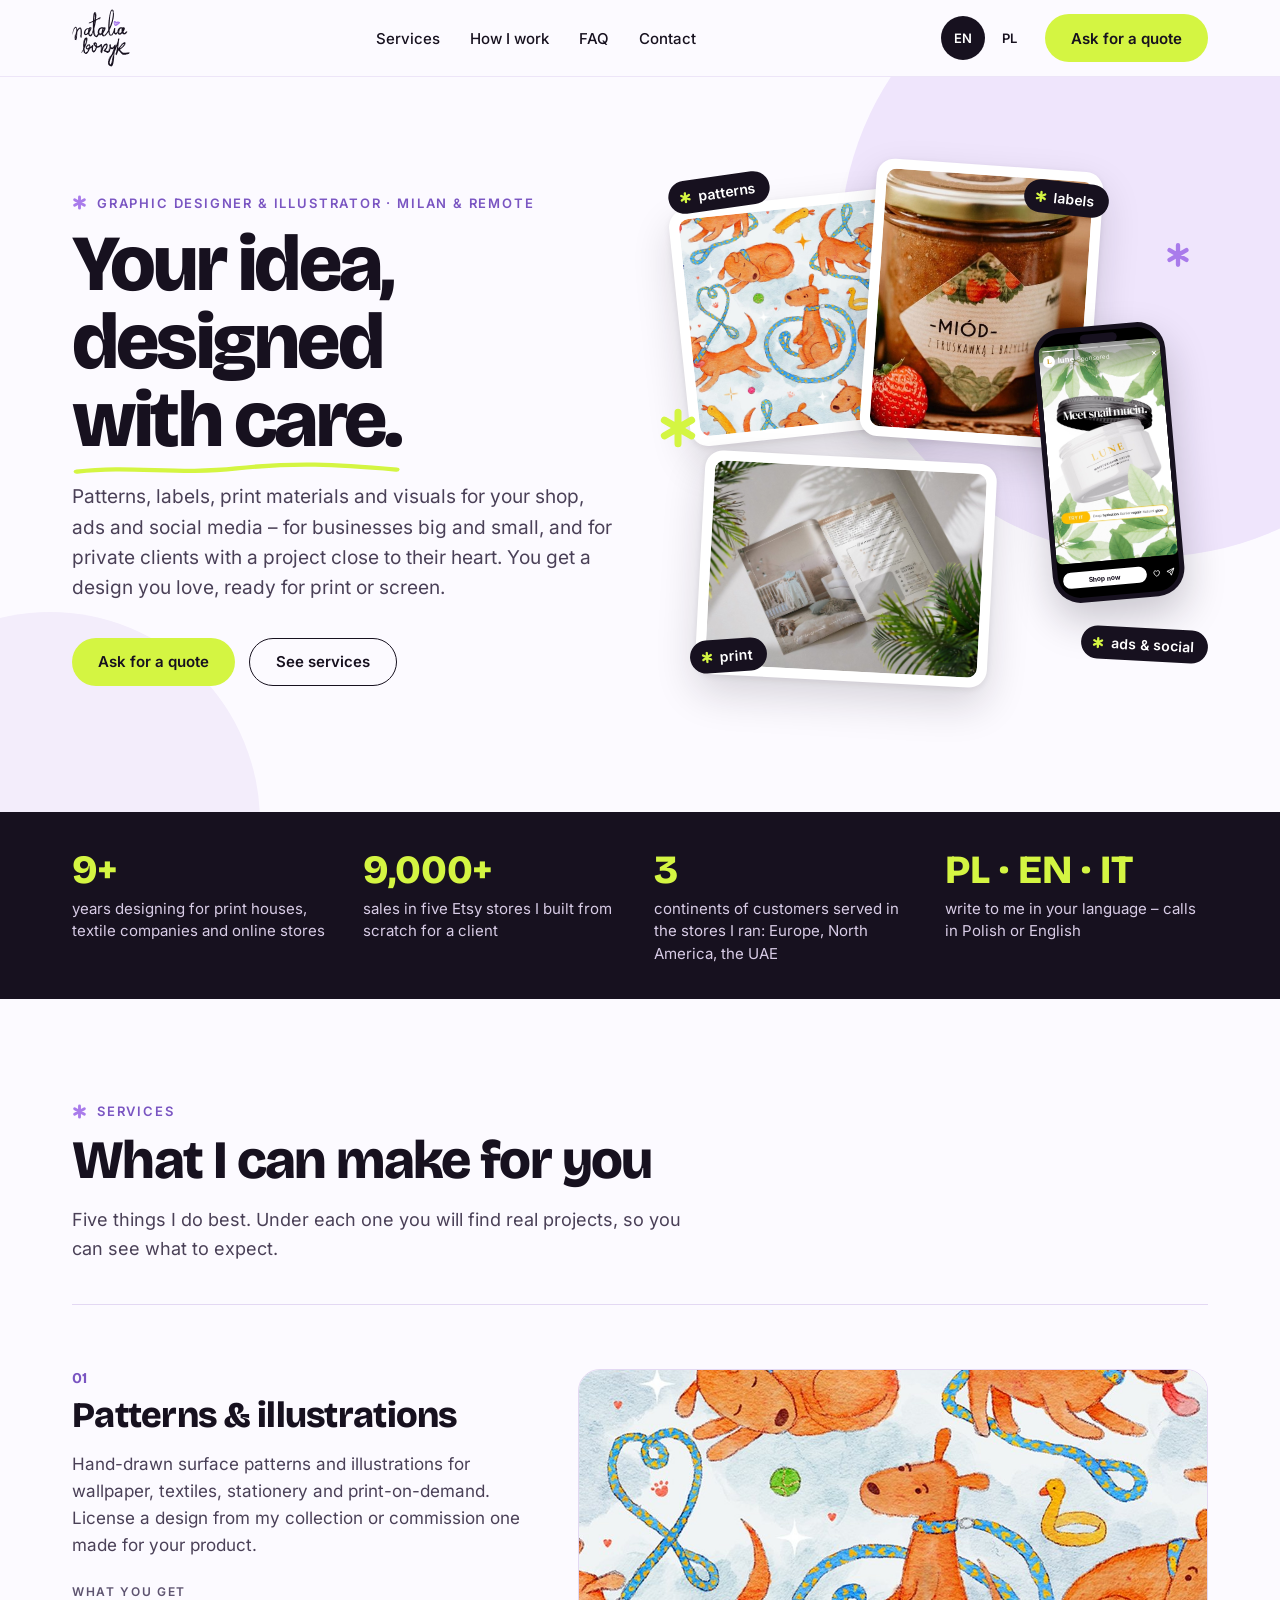
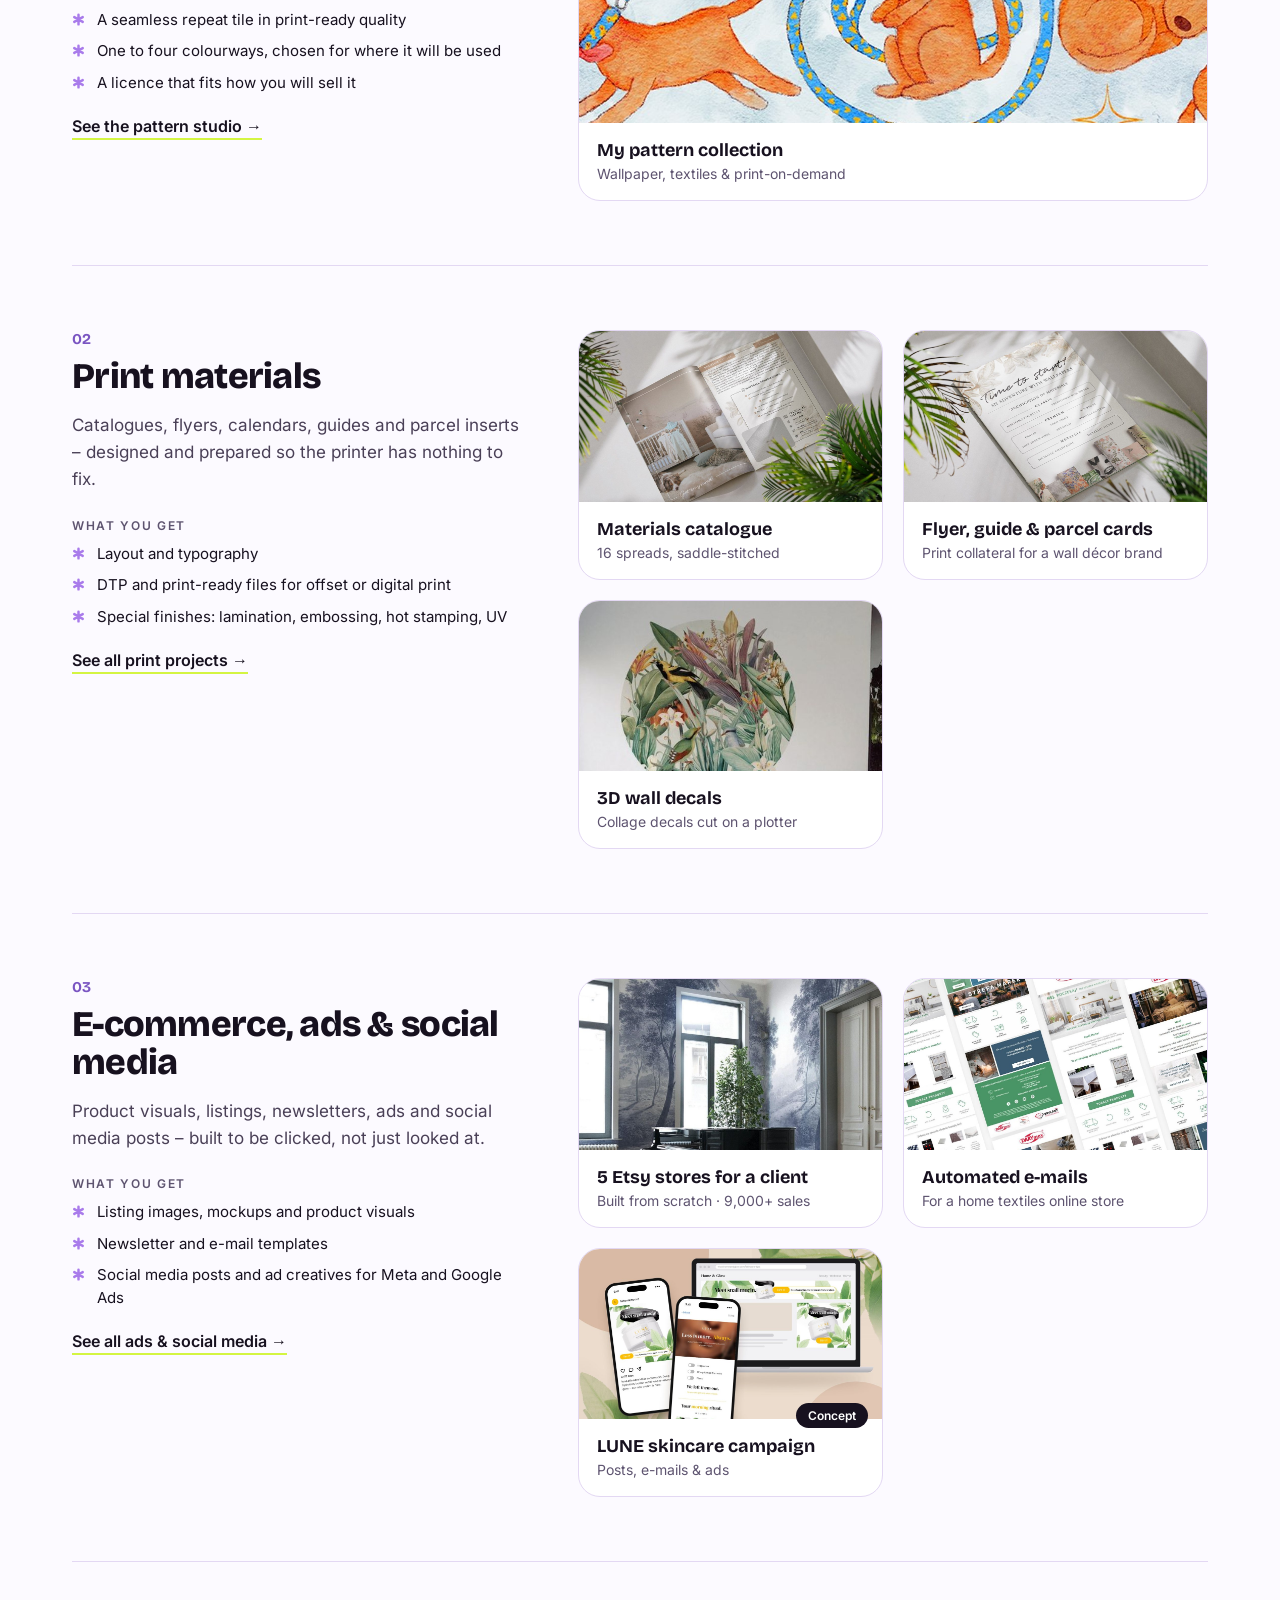
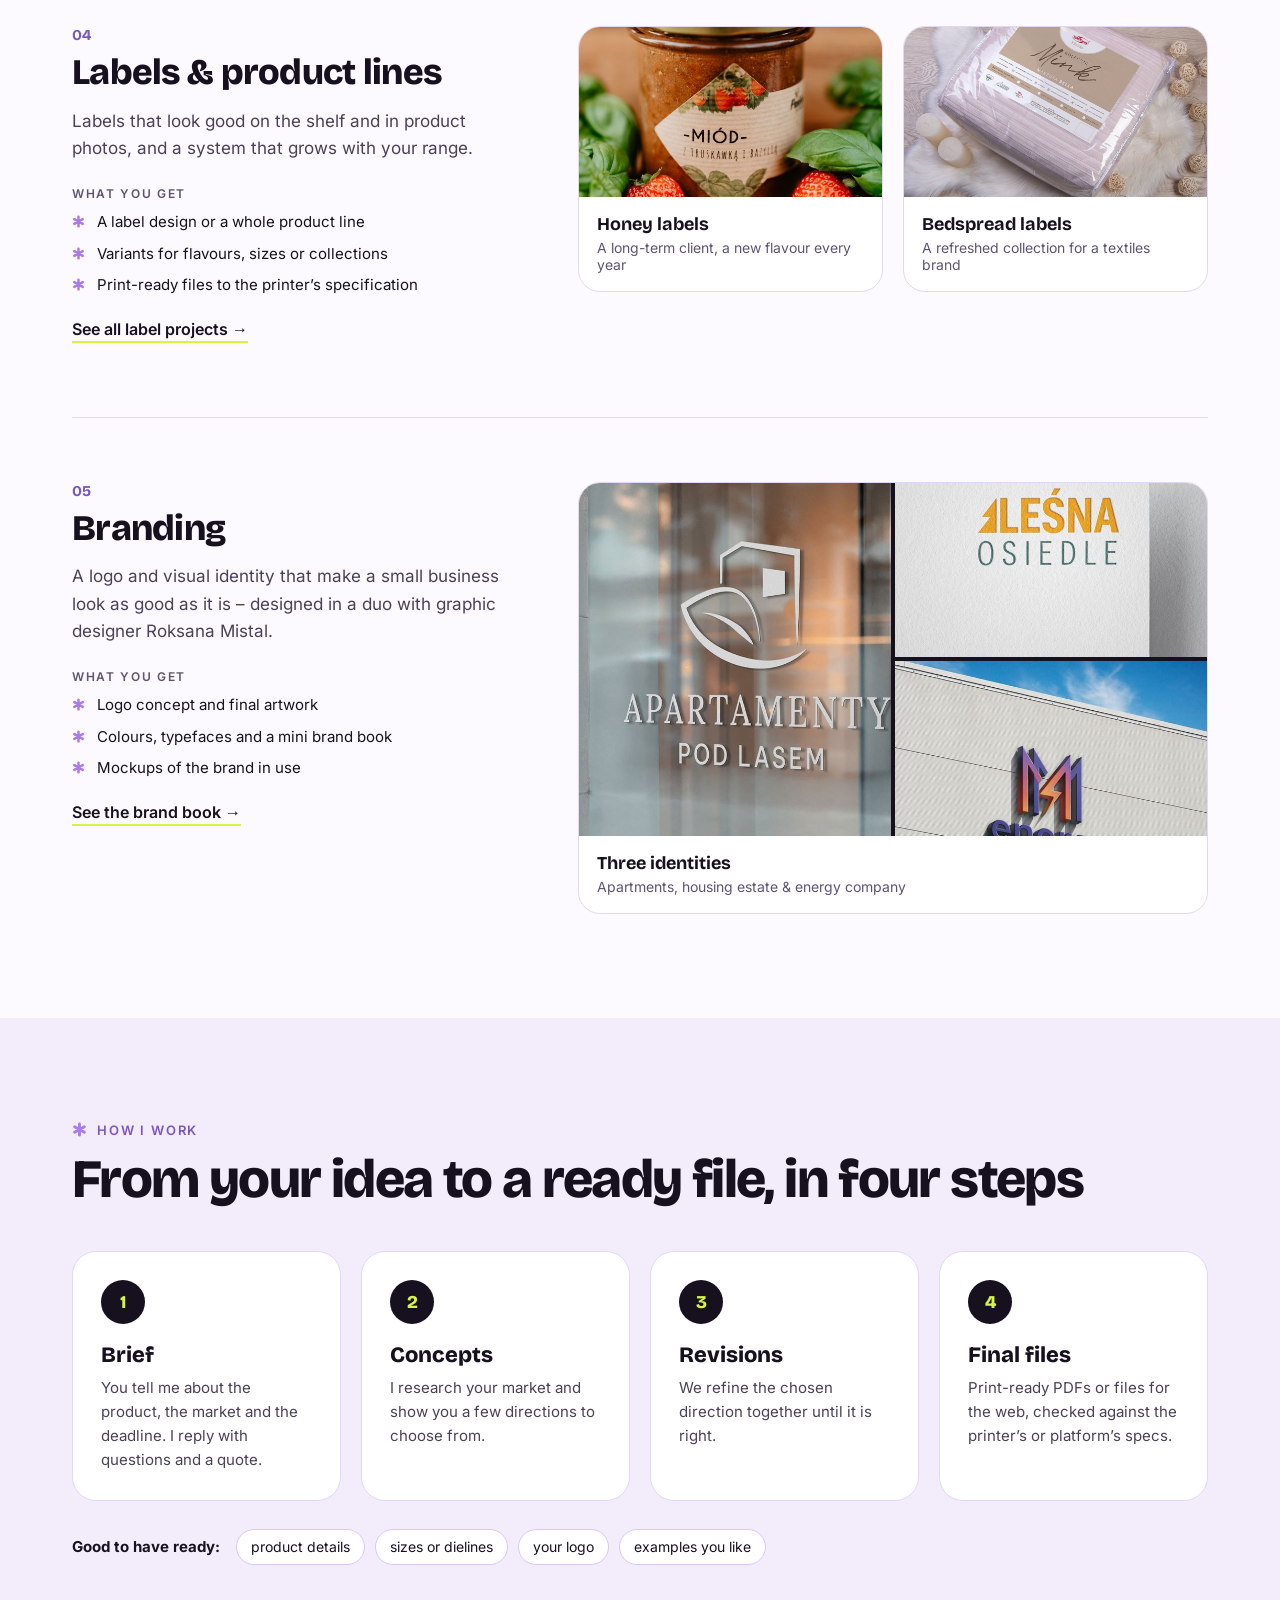
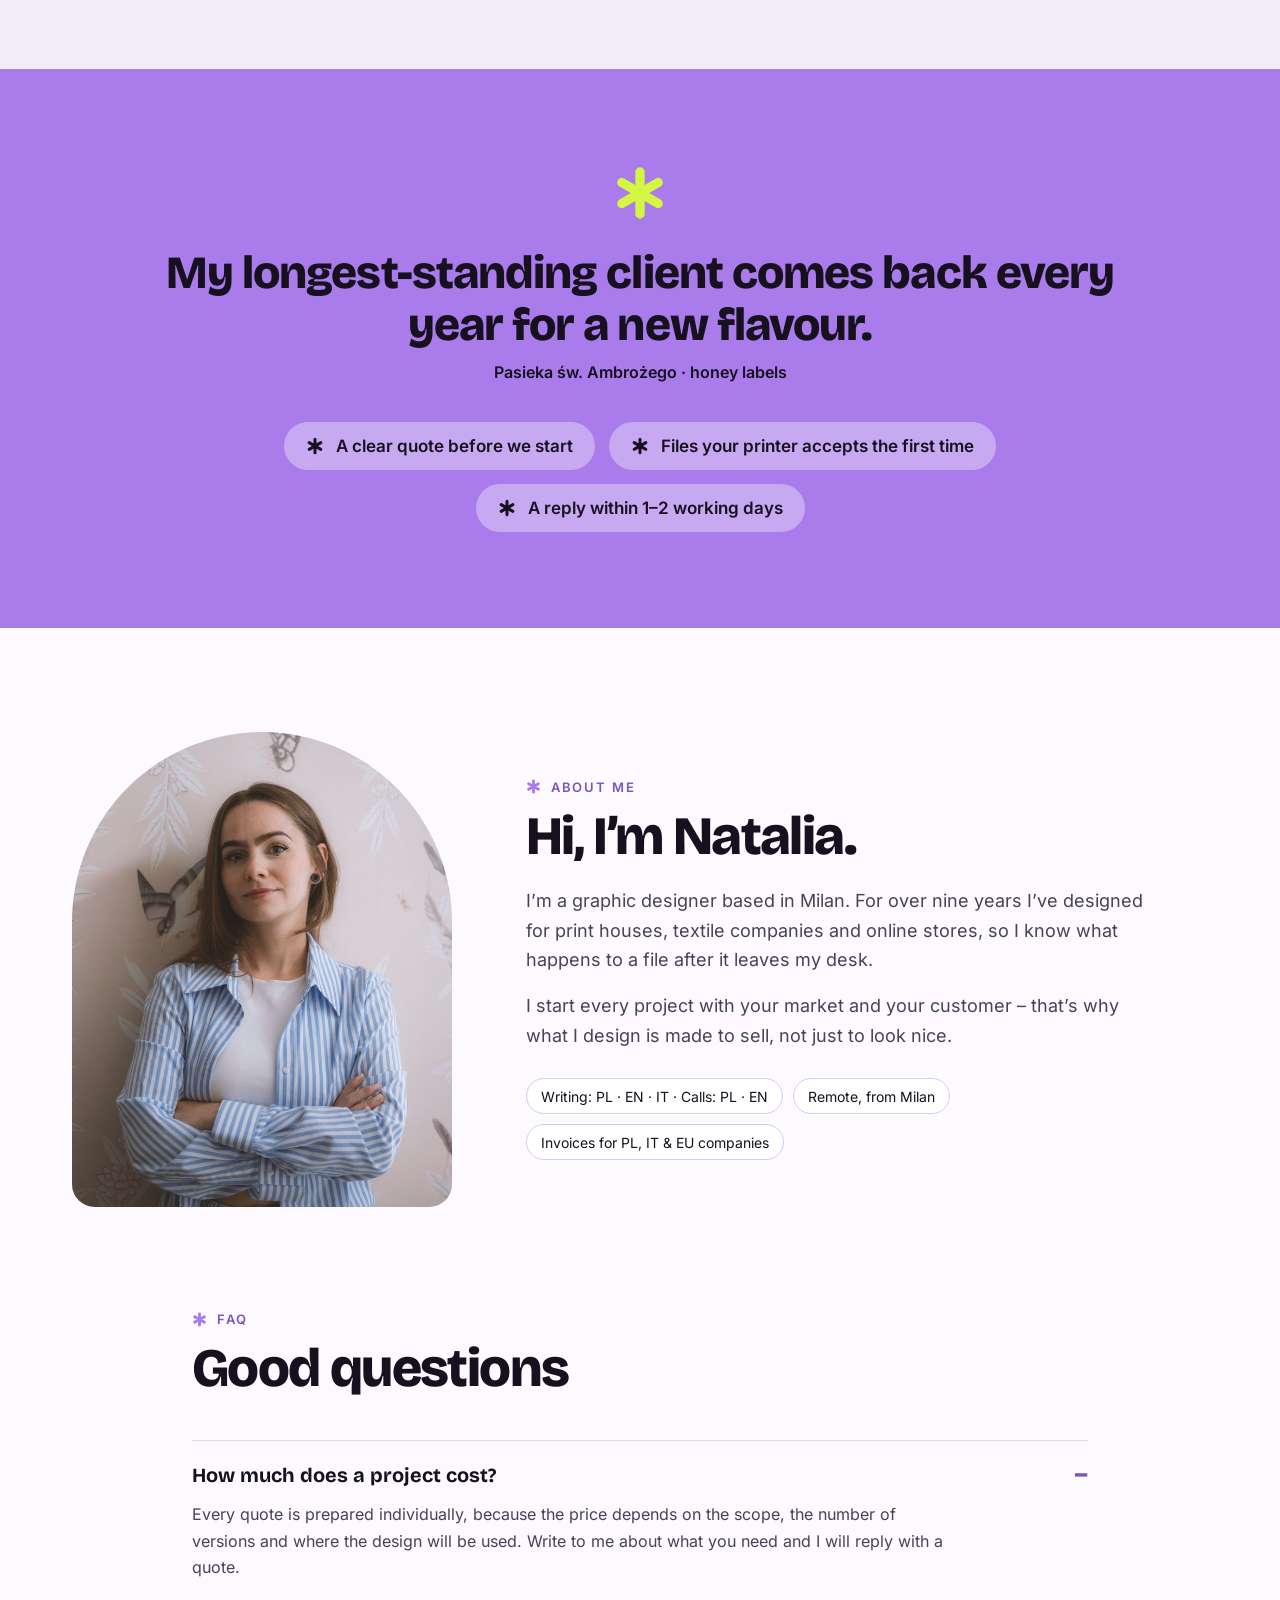
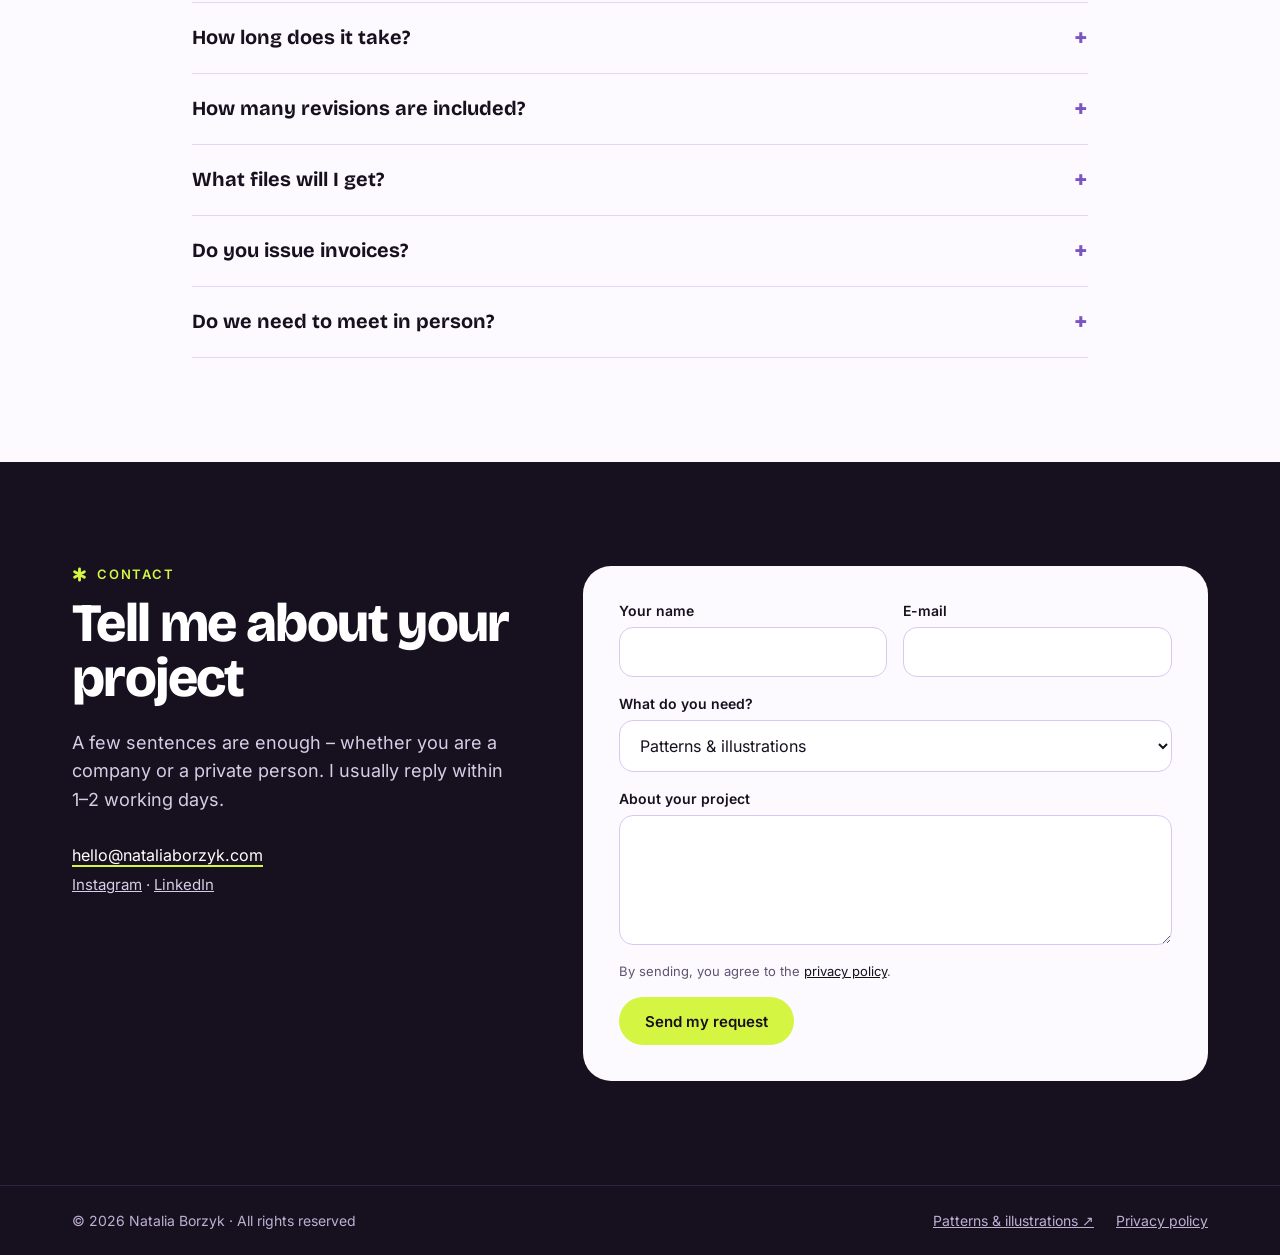
==== commit d6035f28: "Add files via upload" ====
--- a/index.html
+++ b/index.html
@@ -4,10 +4,14 @@
 <meta charset="utf-8">
 <meta name="viewport" content="width=device-width, initial-scale=1">
 <meta name="robots" content="noai, noimageai">
-<title>Natalia Borzyk · graphic design &amp; illustration</title>
+<title>natalia borzyk · graphic design</title>
 <meta name="description" content="Graphic designer and illustrator in Milan: surface patterns, print materials, e-commerce, ads and social media, labels and branding – for businesses and private clients.">
-<meta property="og:title" content="Natalia Borzyk · graphic design &amp; illustration">
-<meta property="og:description" content="Your idea, designed with care – ready for print or screen.">
+<meta property="og:title" content="natalia borzyk · graphic design">
+<meta property="og:description" content="Graphic designer and illustrator in Milan: surface patterns, print materials, e-commerce, ads and social media, labels and branding – for businesses and private clients.">
+<link rel="canonical" href="https://nataliaborzyk.com/">
+<meta property="og:url" content="https://nataliaborzyk.com/">
+<meta property="og:type" content="website">
+<meta name="twitter:card" content="summary_large_image">
 <meta property="og:image" content="https://nataliaborzyk.com/img/og.jpg">
 <link rel="icon" href="favicon.ico">
 <link rel="preload" href="fonts/bricolage-latin.woff2" as="font" type="font/woff2" crossorigin>
@@ -63,7 +67,7 @@
     <div><p class="big">9+</p><p data-t="t1">years designing for print houses, textile companies and online stores</p></div>
     <div><p class="big"><span data-t="t2n">9,000+</span></p><p data-t="t2">sales in five Etsy stores I built from scratch for a client</p></div>
     <div><p class="big">3</p><p data-t="t3">continents of customers served in the stores I ran: Europe, North America, the UAE</p></div>
-    <div><p class="big">PL · EN · IT</p><p data-t="t4">we can work in your language</p></div>
+    <div><p class="big">PL · EN · IT</p><p data-t="t4">write to me in your language – calls in Polish or English</p></div>
   </div>
 </section>
 
@@ -157,7 +161,7 @@
       <h2 class="h2 mb-s" id="about-h" data-t="ah">Hi, I’m Natalia.</h2>
       <p class="body" data-t="a1">I’m a graphic designer based in Milan. For over nine years I’ve designed for print houses, textile companies and online stores, so I know what happens to a file after it leaves my desk.</p>
       <p class="body" data-t="a2">I start every project with your market and your customer – that’s why what I design is made to sell, not just to look nice.</p>
-      <div class="chips"><span class="chip"><span data-t="ac1">Polish · English · Italian</span></span><span class="chip"><span data-t="ac2">Remote, from Milan</span></span><span class="chip"><span data-t="ac3">Invoices for PL, IT &amp; EU companies</span></span></div>
+      <div class="chips"><span class="chip"><span data-t="ac1">Writing: PL · EN · IT · Calls: PL · EN</span></span><span class="chip"><span data-t="ac2">Remote, from Milan</span></span><span class="chip"><span data-t="ac3">Invoices for PL, IT &amp; EU companies</span></span></div>
     </div>
   </div>
 </section>
@@ -171,7 +175,7 @@
     <details><summary><span data-t="q3">How many revisions are included?</span></summary><p data-t="a_3">The number of revision rounds is agreed in the quote, so you know upfront what is included.</p></details>
     <details><summary><span data-t="q4">What files will I get?</span></summary><p data-t="a_4">Print-ready PDFs prepared to your printer’s specification, web formats such as JPG and PNG, and editable source files on request.</p></details>
     <details><summary><span data-t="q5">Do you issue invoices?</span></summary><p data-t="a_5">Yes. I run a registered business in Italy (Partita IVA) and invoice companies in Poland, Italy and the rest of the EU.</p></details>
-    <details class="last"><summary><span data-t="q6">Do we need to meet in person?</span></summary><p data-t="a_6">No. I work remotely with clients across Europe – e-mail and video calls are enough, in Polish, English or Italian.</p></details>
+    <details class="last"><summary><span data-t="q6">Do we need to meet in person?</span></summary><p data-t="a_6">No. I work remotely with clients across Europe. E-mails and messages can be in Polish, English or Italian; video calls in Polish or English.</p></details>
   </div>
 </section>
 
@@ -283,7 +287,7 @@
 "t2n": "9000+",
 "t2": "sprzedaży w pięciu sklepach na Etsy, które stworzyłam od zera dla klienta",
 "t3": "kontynenty, z których kupowali klienci prowadzonych przeze mnie sklepów: Europa, Ameryka Północna i ZEA",
-"t4": "możemy rozmawiać w Twoim języku",
+"t4": "napisz do mnie w swoim języku – rozmowy po polsku lub angielsku",
 "se": "Oferta",
 "sh": "Co mogę dla Ciebie zaprojektować",
 "ss": "Pięć rzeczy, które robię najlepiej. Przy każdej znajdziesz prawdziwe projekty, żeby wiedzieć, czego się spodziewać.",
@@ -311,7 +315,7 @@
 "ah": "Cześć, jestem Natalia.",
 "a1": "Jestem projektantką graficzną i mieszkam w Mediolanie. Od ponad dziewięciu lat projektuję dla drukarni, firm tekstylnych i sklepów internetowych, więc wiem, co dzieje się z plikiem, kiedy opuszcza moje biurko.",
 "a2": "Każdy projekt zaczynam od Twojego rynku i Twoich klientów – dlatego to, co projektuję, ma się sprzedawać, a nie tylko ładnie wyglądać.",
-"ac1": "polski · angielski · włoski",
+"ac1": "Na piśmie: PL · EN · IT · Rozmowy: PL · EN",
 "ac2": "Zdalnie, z Mediolanu",
 "ac3": "Faktury dla firm z Polski, Włoch i UE",
 "fe": "FAQ",
@@ -327,7 +331,7 @@
 "q5": "Czy wystawiasz faktury?",
 "a_5": "Tak. Prowadzę zarejestrowaną działalność we Włoszech (Partita IVA) i wystawiam faktury firmom z Polski, Włoch i reszty UE.",
 "q6": "Czy musimy spotkać się osobiście?",
-"a_6": "Nie. Pracuję zdalnie z klientami z całej Europy – wystarczą maile i rozmowy wideo, po polsku, angielsku albo włosku.",
+"a_6": "Nie. Pracuję zdalnie z klientami z całej Europy. Maile i wiadomości możemy pisać po polsku, angielsku albo włosku, a rozmowy wideo prowadzę po polsku lub angielsku.",
 "ce": "Kontakt",
 "ch": "Opowiedz mi o swoim projekcie",
 "cl": "Wystarczy kilka zdań – niezależnie od tego, czy jesteś firmą, czy osobą prywatną. Zwykle odpowiadam w ciągu 1–2 dni roboczych.",
@@ -342,6 +346,7 @@
 "rights": "Wszelkie prawa zastrzeżone",
 "fl1": "Wzory i ilustracje ↗",
 "fl2": "Polityka prywatności",
+"__title": "natalia borzyk · projektowanie graficzne",
 "o1": "Wzory i ilustracje",
 "o2": "Materiały drukowane",
 "o3": "E-commerce, reklamy i social media",
--- a/style.css
+++ b/style.css
@@ -354,3 +354,18 @@
 @media (max-width:960px){.bb,.bb-row,.duo{grid-template-columns:minmax(0,1fr)}.bb-stage{min-height:340px}}
 @media (max-width:560px){.gal--apl{grid-template-columns:minmax(0,1fr)}.swatches{grid-template-columns:repeat(2,minmax(0,1fr))}.tc-lora{font-size:22px}}
 #rules .slider{max-width:920px;margin:0 auto}#rules .slides img{aspect-ratio:1400/989;object-fit:contain;background:#fff}
+.gal figure{border:1px solid var(--line)}
+.gal figure.tint{background:#fff;border-color:#D9C8F2;box-shadow:0 10px 24px rgba(23,17,31,.08)}
+.nl-screen{background-size:100% auto;background-repeat:no-repeat;background-position:50% 0;animation:nlbg 22s ease-in-out infinite alternate}
+.nl-phone:nth-child(2) .nl-screen{animation-delay:-5s}.nl-phone:nth-child(3) .nl-screen{animation-delay:-10s}.nl-phone:nth-child(4) .nl-screen{animation-delay:-15s}
+.nl-screen:hover{animation-play-state:paused}
+@keyframes nlbg{0%,8%{background-position:50% 0}92%,100%{background-position:50% 100%}}
+@media (prefers-reduced-motion:reduce){.nl-screen{animation:none}}
+.shelf-hint{display:inline-flex;align-items:center;gap:10px;margin:0 0 6px;padding:10px 18px 10px 14px;background:var(--ink);color:#fff;border-radius:999px;font-size:15px;font-weight:600}
+.shelf-hint svg{width:22px;height:22px;color:var(--lime)}
+.shelf-hint .arrow{color:var(--lime);display:inline-block;animation:hintb 1.6s ease-in-out infinite}
+@keyframes hintb{0%,100%{transform:translateY(0)}50%{transform:translateY(4px)}}
+.shelf:not(.touched) .jar:not(.is-on){animation:jarnudge 3.2s ease-in-out infinite}
+.shelf:not(.touched) .jar:nth-child(2){animation-delay:.15s}.shelf:not(.touched) .jar:nth-child(3){animation-delay:.3s}.shelf:not(.touched) .jar:nth-child(5){animation-delay:.45s}
+@keyframes jarnudge{0%,80%,100%{transform:translateY(0)}88%{transform:translateY(-6px)}}
+@media (prefers-reduced-motion:reduce){.shelf-hint .arrow,.shelf .jar{animation:none!important}}
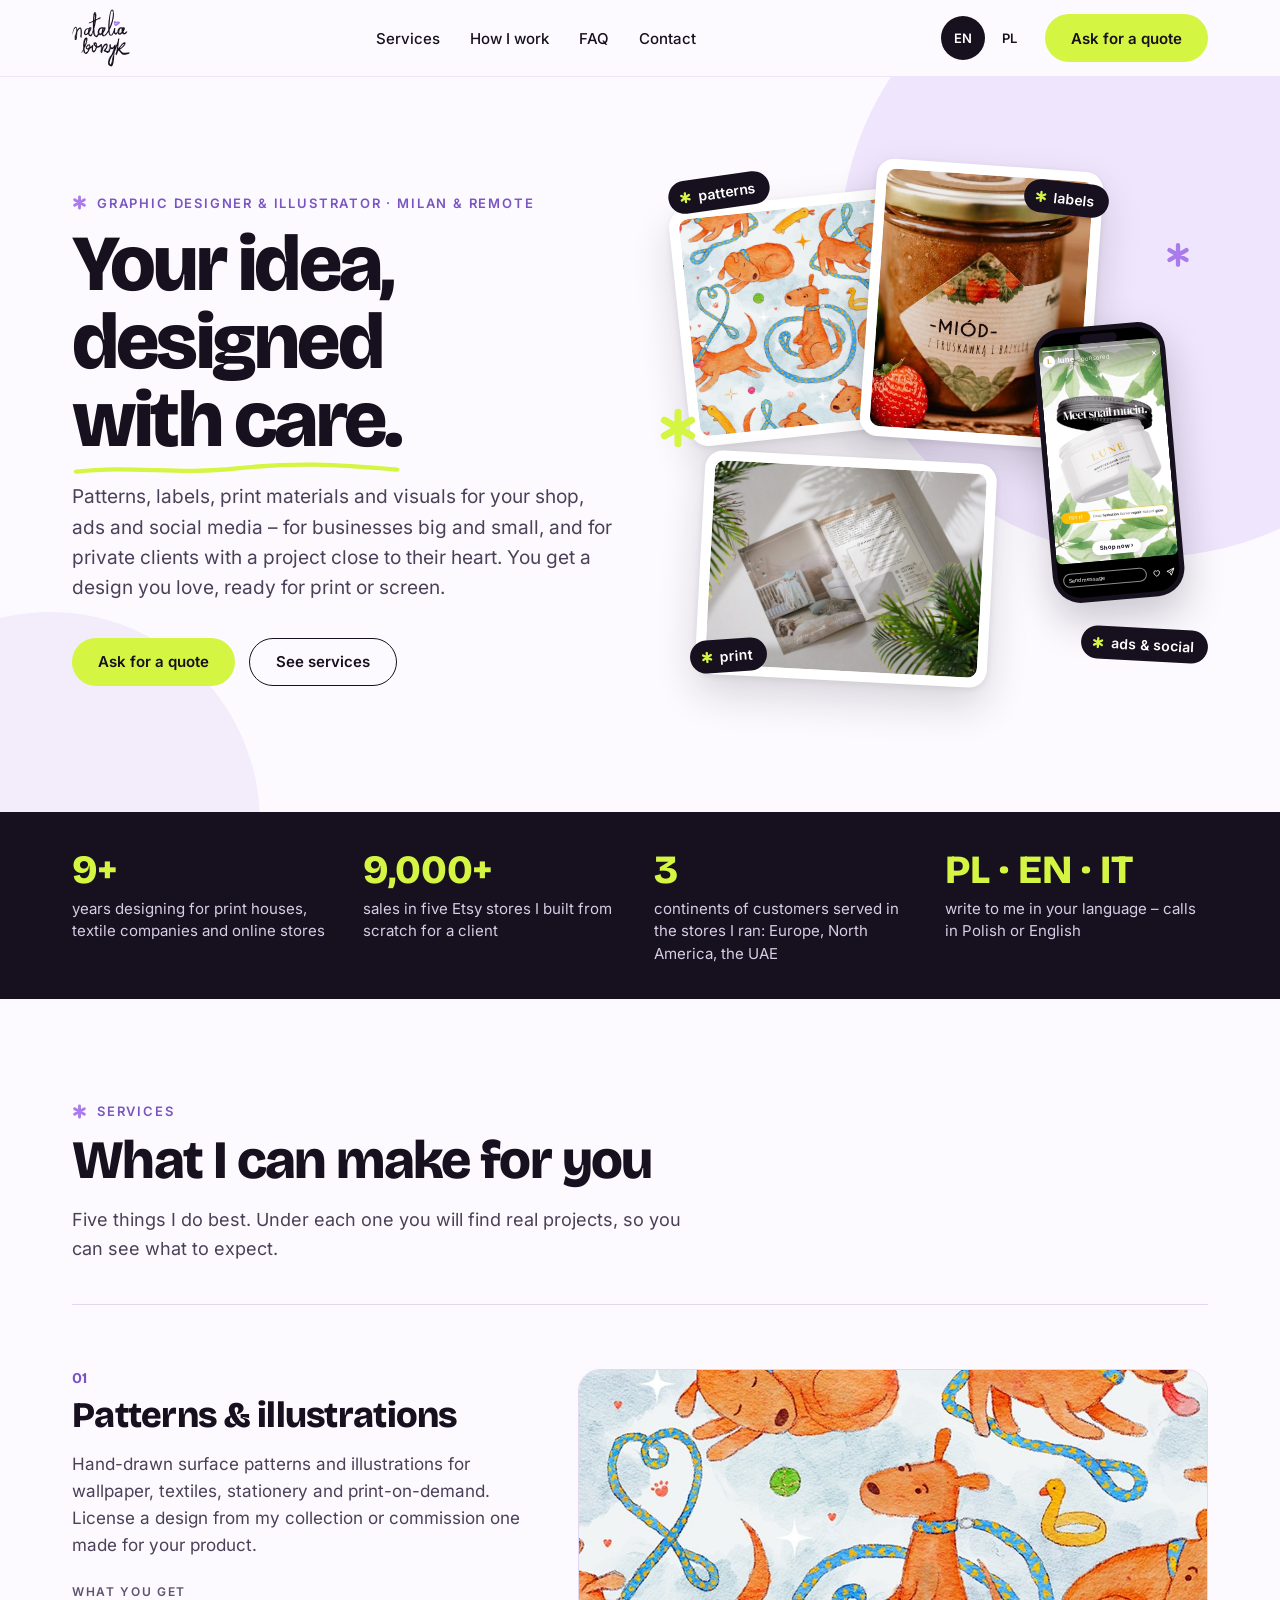
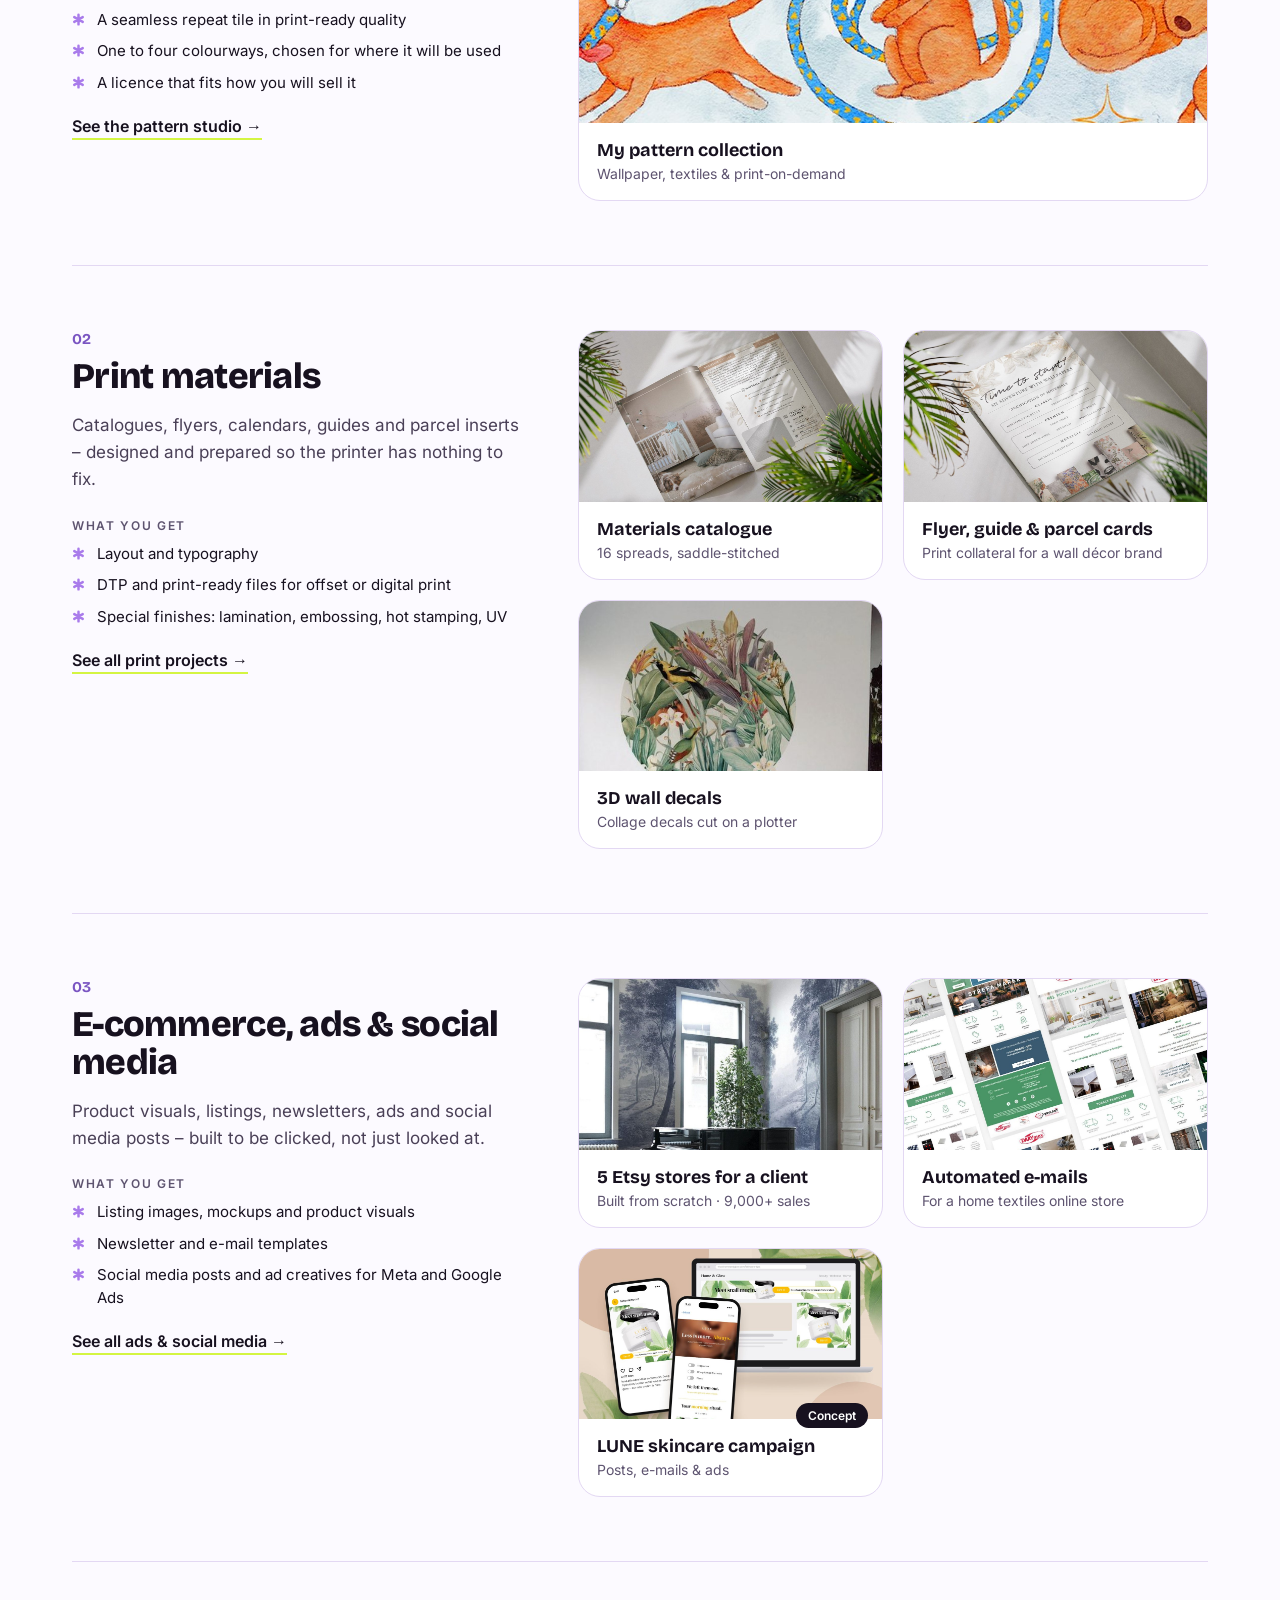
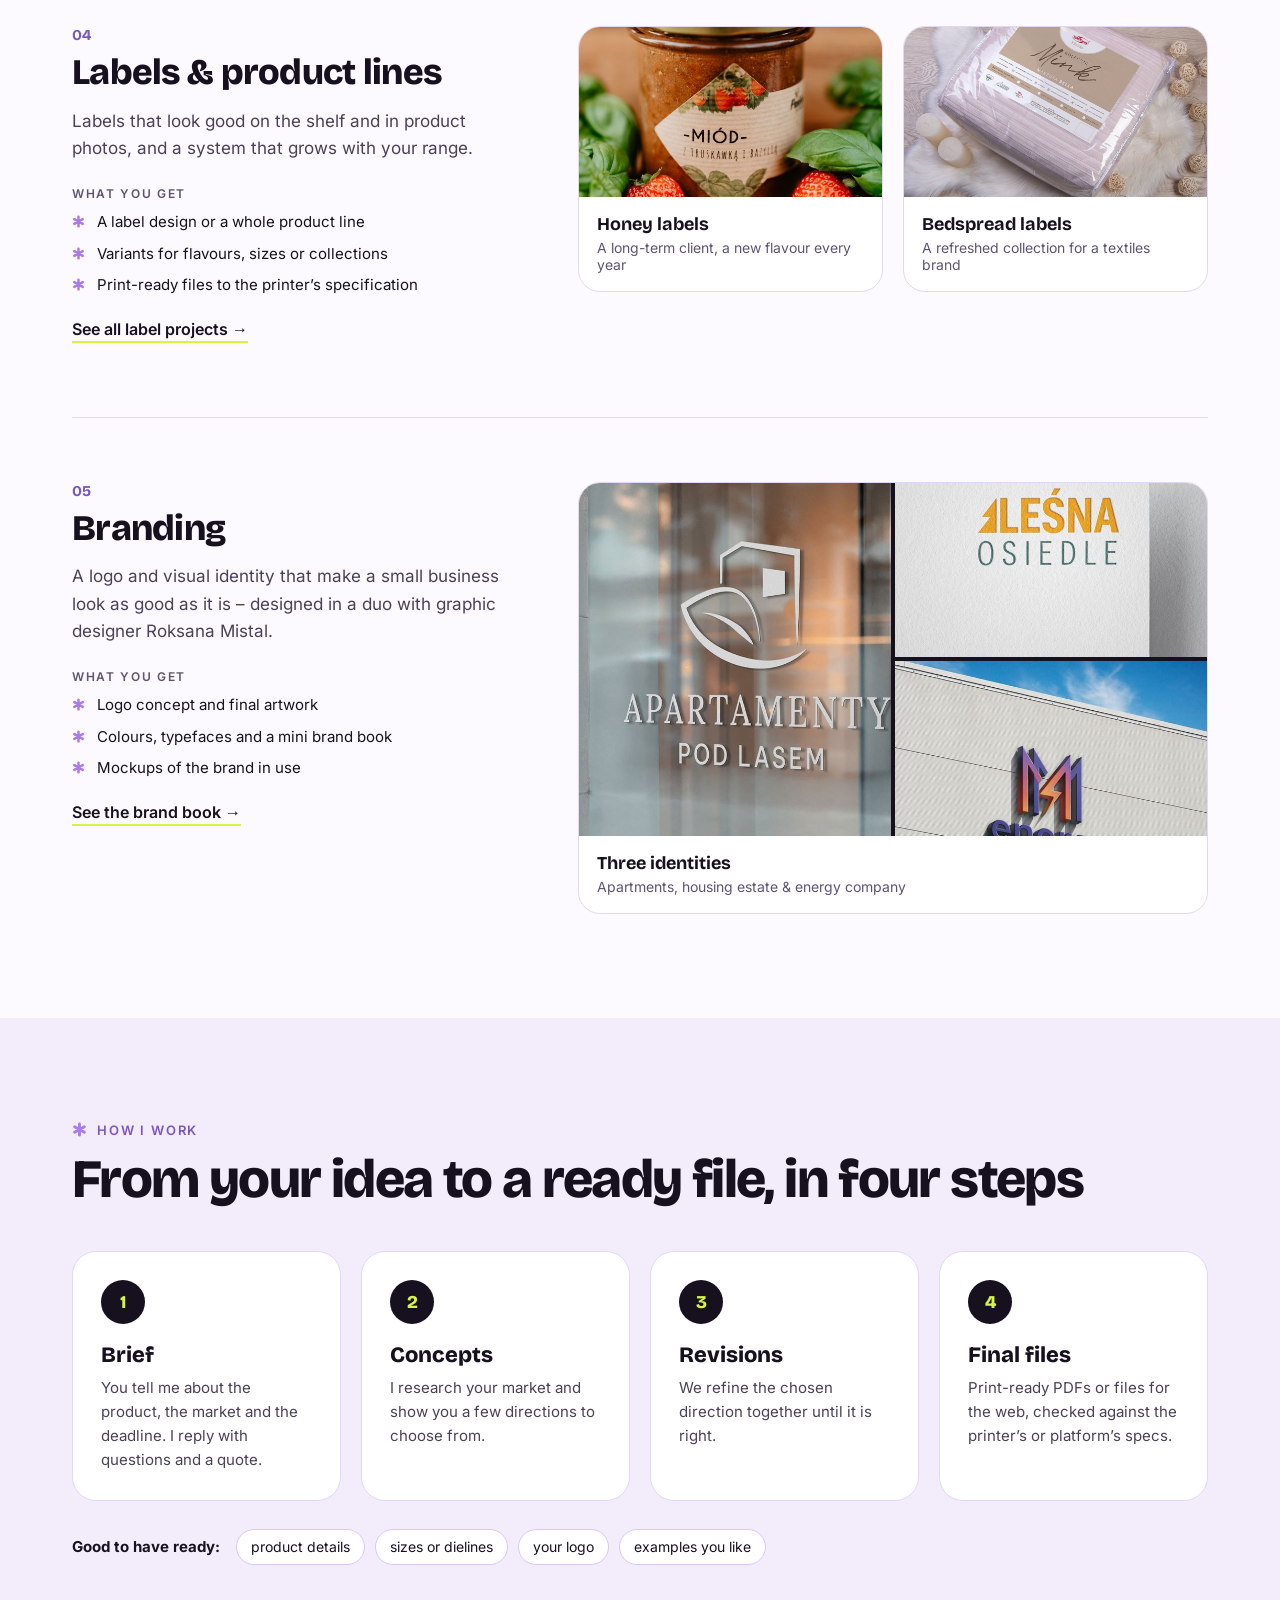
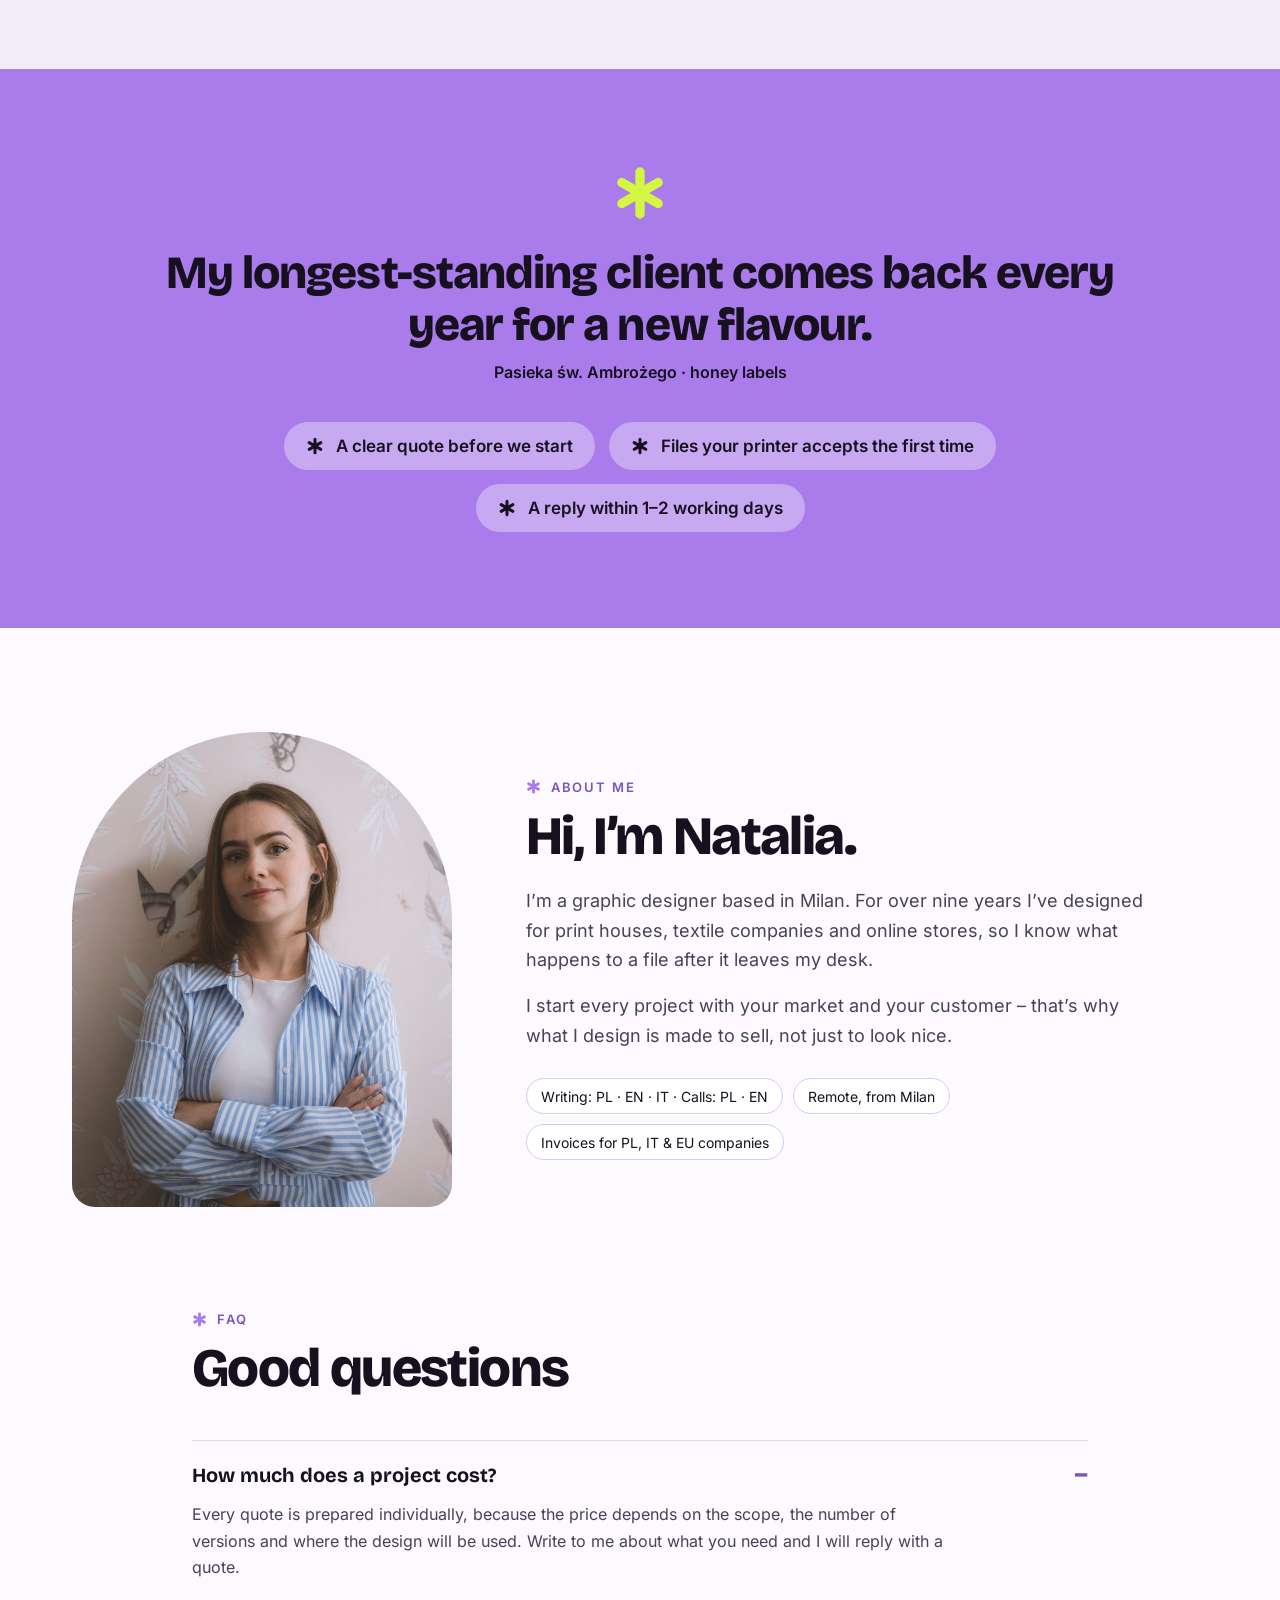
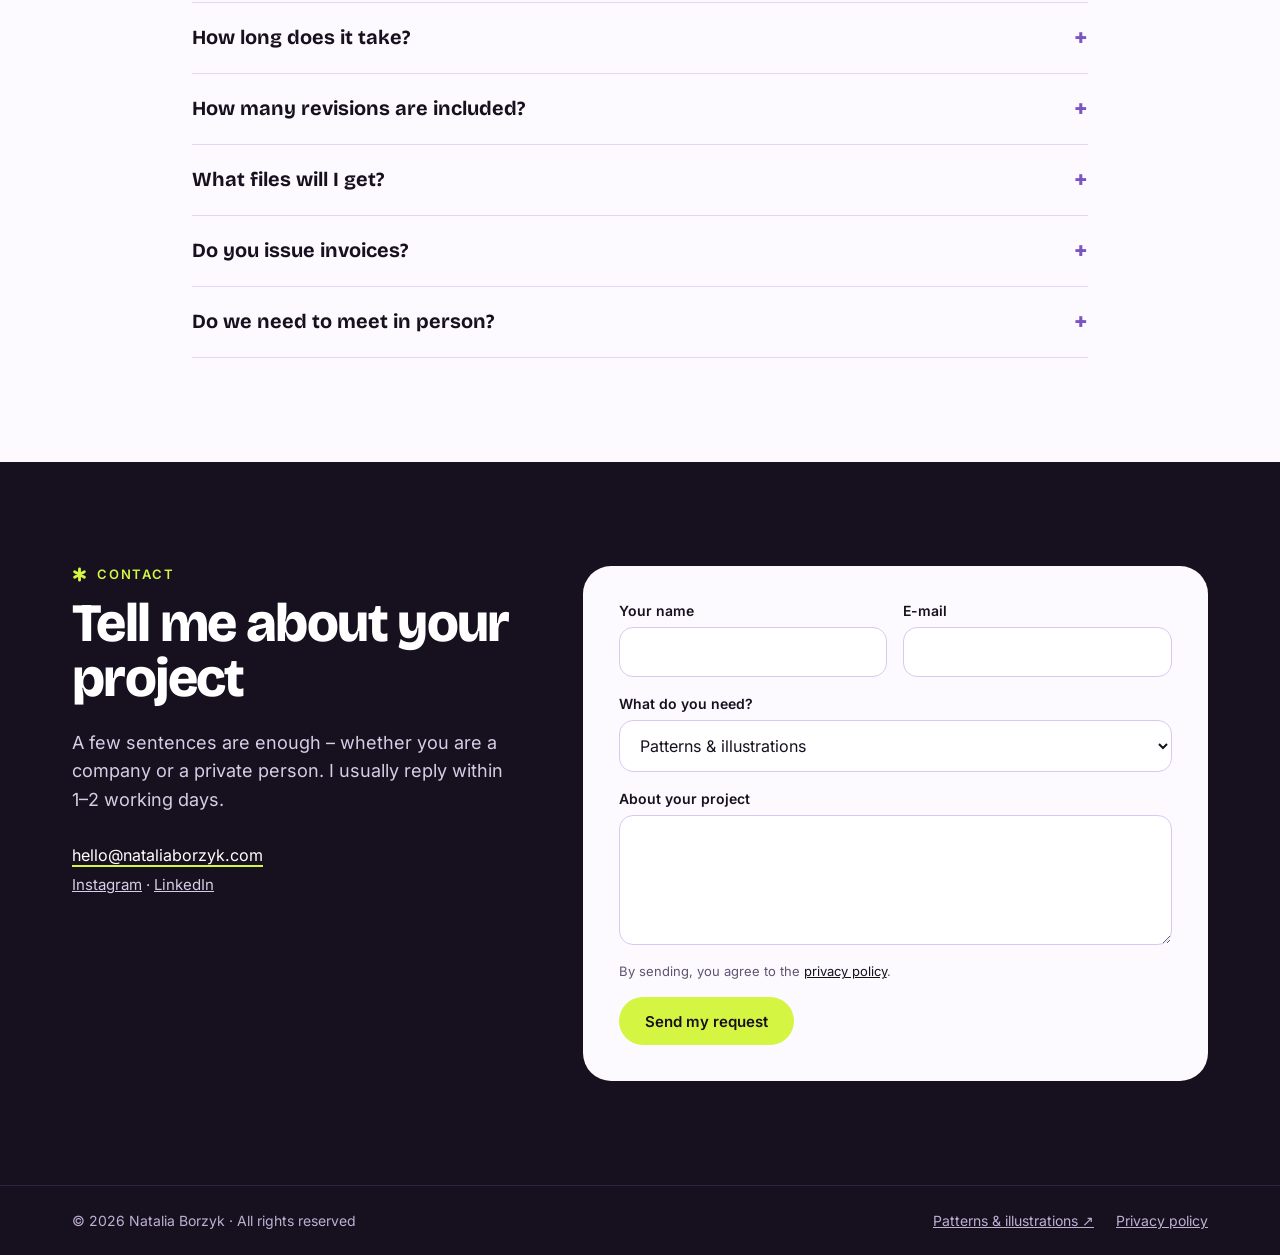
==== commit d75e9308: "Add files via upload" ====
--- a/index.html
+++ b/index.html
@@ -55,7 +55,7 @@
       <div class="pc pc-1"><img src="img/pattern-dogs.jpg" alt="Hand-drawn dog pattern"></div>
       <div class="pc pc-2"><img src="img/honey-labels.jpg" alt="Honey jar label"></div>
       <div class="pc pc-3"><img src="img/catalogue-main.jpg" alt="Printed catalogue"></div>
-      <div class="phone"><div class="screen"><div class="status"><span class="island"></span></div><div class="story"><img src="img/ad-story.jpg" alt="Instagram story ad"><div class="ig-top"><div class="ig-prog"><i class="on"></i><i></i></div><div class="ig-head"><span class="ig-av">L</span><span class="ig-name">lune</span><span class="ig-sp" data-t="igs">Sponsored</span><span class="ig-x">×</span></div></div></div><div class="ig-bar"><span class="ig-cta"><span data-t="igc">Shop now</span></span><svg viewBox="0 0 24 24" aria-hidden="true"><path d="M12 20s-7-4.4-7-10a4 4 0 0 1 7-2.6A4 4 0 0 1 19 10c0 5.6-7 10-7 10z" fill="none" stroke="#fff" stroke-width="2"/></svg><svg viewBox="0 0 24 24" aria-hidden="true"><path d="M21 3 3 10l7 3 3 7z M10 13l11-10" fill="none" stroke="#fff" stroke-width="2" stroke-linejoin="round"/></svg></div></div></div>
+      <div class="phone"><div class="screen"><div class="status"><span class="island"></span></div><div class="story"><img src="img/ad-story.jpg" alt="Instagram story ad"><div class="ig-top"><div class="ig-prog"><i class="on"></i><i></i></div><div class="ig-head"><span class="ig-av">L</span><span class="ig-name">lune</span><span class="ig-sp" data-t="igs">Sponsored</span><span class="ig-x">×</span></div></div><span class="ig-shop"><span data-t="igc">Shop now</span> ›</span></div><div class="ig-bar"><span class="ig-msg"><span data-t="igm">Send message</span></span><svg viewBox="0 0 24 24" aria-hidden="true"><path d="M12 20s-7-4.4-7-10a4 4 0 0 1 7-2.6A4 4 0 0 1 19 10c0 5.6-7 10-7 10z" fill="none" stroke="#fff" stroke-width="2"/></svg><svg viewBox="0 0 24 24" aria-hidden="true"><path d="M21 3 3 10l7 3 3 7z M10 13l11-10" fill="none" stroke="#fff" stroke-width="2" stroke-linejoin="round"/></svg></div></div></div>
       <span class="chip-dark ch-1"><svg class="ast" aria-hidden="true" viewBox="0 0 24 24" width="12" height="12"><g stroke="#D4F542" stroke-width="4.6" stroke-linecap="round"><path d="M12 3v18M4.2 7.5l15.6 9M4.2 16.5l15.6-9"/></g></svg><span data-t="c1">patterns</span></span><span class="chip-dark ch-2"><svg class="ast" aria-hidden="true" viewBox="0 0 24 24" width="12" height="12"><g stroke="#D4F542" stroke-width="4.6" stroke-linecap="round"><path d="M12 3v18M4.2 7.5l15.6 9M4.2 16.5l15.6-9"/></g></svg><span data-t="c2">labels</span></span><span class="chip-dark ch-3"><svg class="ast" aria-hidden="true" viewBox="0 0 24 24" width="12" height="12"><g stroke="#D4F542" stroke-width="4.6" stroke-linecap="round"><path d="M12 3v18M4.2 7.5l15.6 9M4.2 16.5l15.6-9"/></g></svg><span data-t="c3">print</span></span><span class="chip-dark ch-4"><svg class="ast" aria-hidden="true" viewBox="0 0 24 24" width="12" height="12"><g stroke="#D4F542" stroke-width="4.6" stroke-linecap="round"><path d="M12 3v18M4.2 7.5l15.6 9M4.2 16.5l15.6-9"/></g></svg><span data-t="c4">ads &amp; social</span></span>
       <span class="deco d-1" aria-hidden="true"><svg class="ast" aria-hidden="true" viewBox="0 0 24 24" width="42" height="42"><g stroke="#D4F542" stroke-width="4" stroke-linecap="round"><path d="M12 3v18M4.2 7.5l15.6 9M4.2 16.5l15.6-9"/></g></svg></span><span class="deco d-2" aria-hidden="true"><svg class="ast" aria-hidden="true" viewBox="0 0 24 24" width="26" height="26"><g stroke="#A97BEB" stroke-width="4" stroke-linecap="round"><path d="M12 3v18M4.2 7.5l15.6 9M4.2 16.5l15.6-9"/></g></svg></span>
     </div>
@@ -279,6 +279,7 @@
 "see": "Zobacz ofertę",
 "igs": "Sponsorowane",
 "igc": "Kup teraz",
+"igm": "Wyślij wiadomość",
 "c1": "wzory",
 "c2": "etykiety",
 "c3": "druk",
--- a/style.css
+++ b/style.css
@@ -369,3 +369,8 @@
 .shelf:not(.touched) .jar:nth-child(2){animation-delay:.15s}.shelf:not(.touched) .jar:nth-child(3){animation-delay:.3s}.shelf:not(.touched) .jar:nth-child(5){animation-delay:.45s}
 @keyframes jarnudge{0%,80%,100%{transform:translateY(0)}88%{transform:translateY(-6px)}}
 @media (prefers-reduced-motion:reduce){.shelf-hint .arrow,.shelf .jar{animation:none!important}}
+/* story CTA + reply bar (matches ad) */
+.ig-shop{position:absolute;left:50%;bottom:5cqw;transform:translateX(-50%);background:#fff;color:#17111F;font:700 4.8cqw Inter,sans-serif;padding:2.6cqw 6cqw;border-radius:999px;white-space:nowrap;box-shadow:0 2px 8px rgba(0,0,0,.2)}
+.ig-msg{flex:1;min-width:0;overflow:hidden;white-space:nowrap;color:rgba(255,255,255,.85);font:500 4.4cqw Inter,sans-serif;padding:2.6cqw 4cqw;border:1px solid rgba(255,255,255,.55);border-radius:999px}
+.st-shop{z-index:3;top:calc(9cqw + 177.78cqw - 15cqw);bottom:auto;font-size:4cqw}
+.st-bar{gap:3.5cqw}.st-bar svg{width:7cqw;height:7cqw;flex:none}.st-bar .ig-msg{font-size:3.8cqw}
